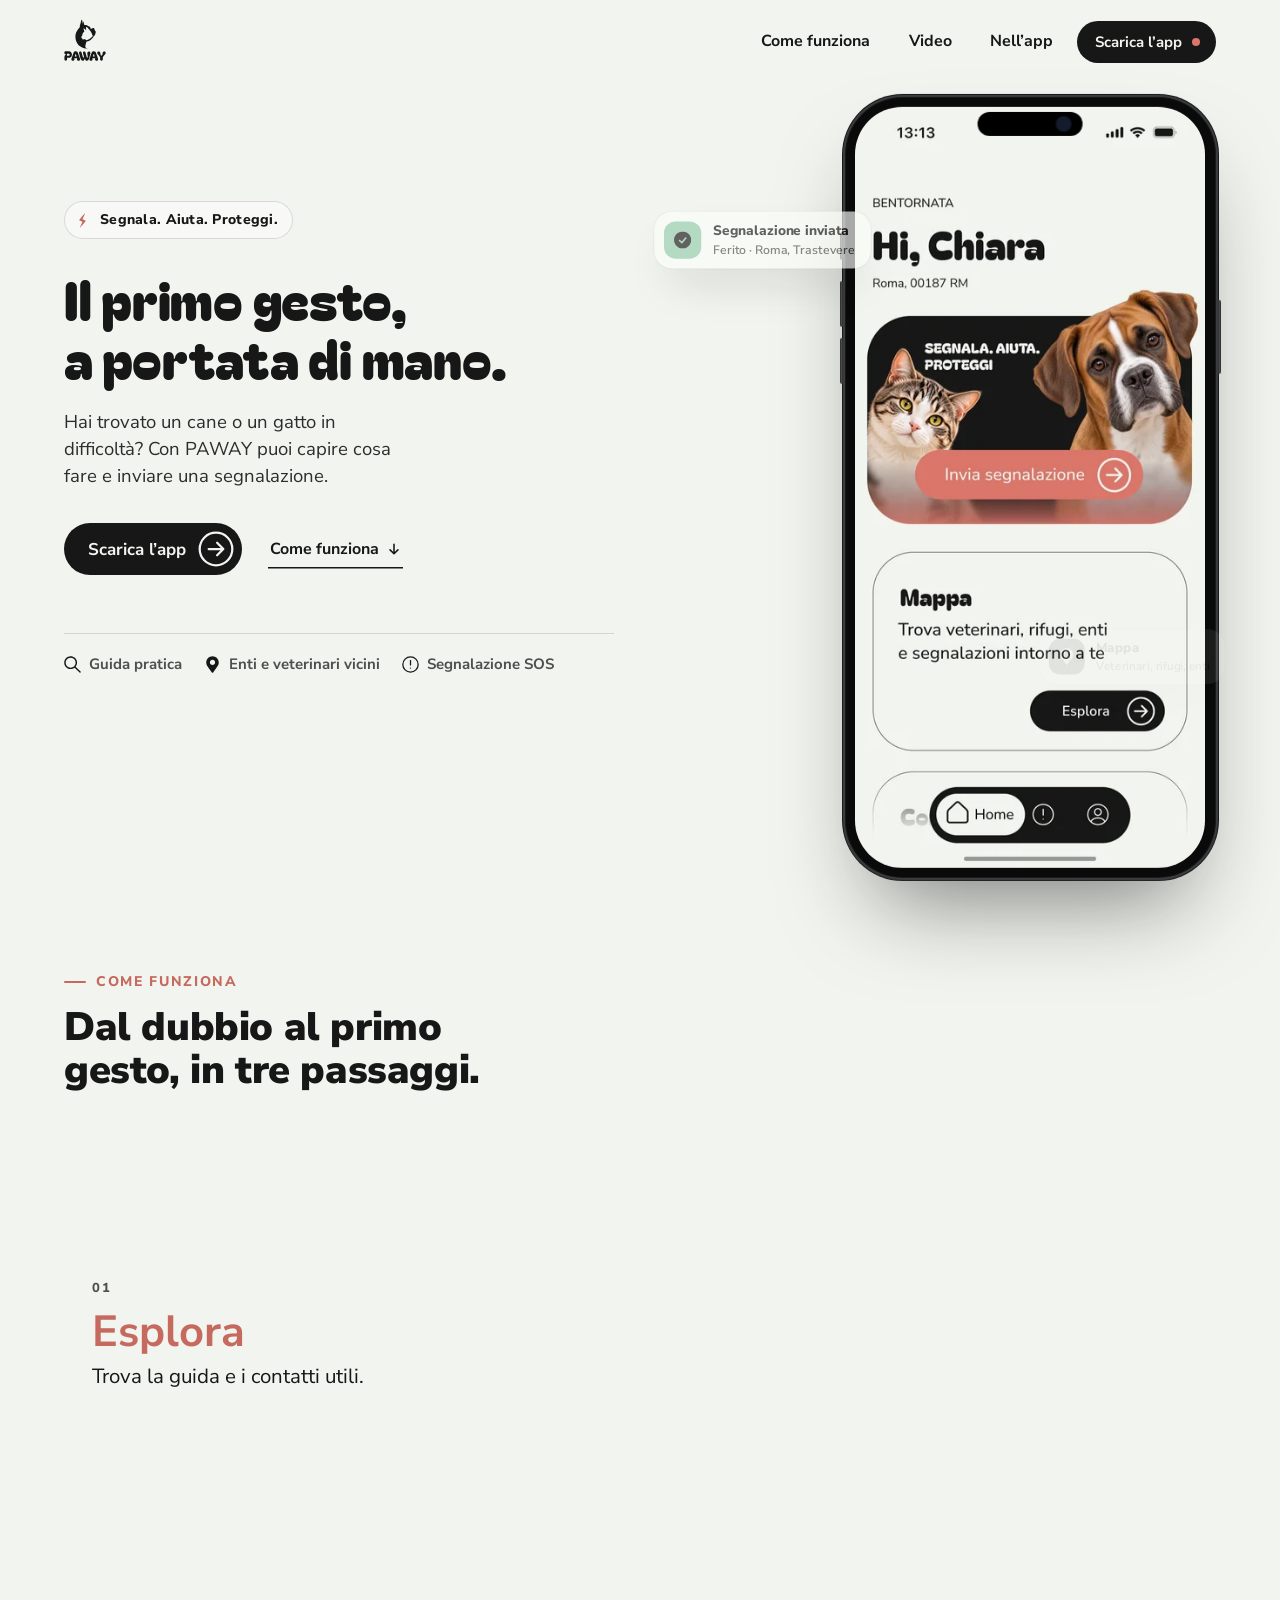
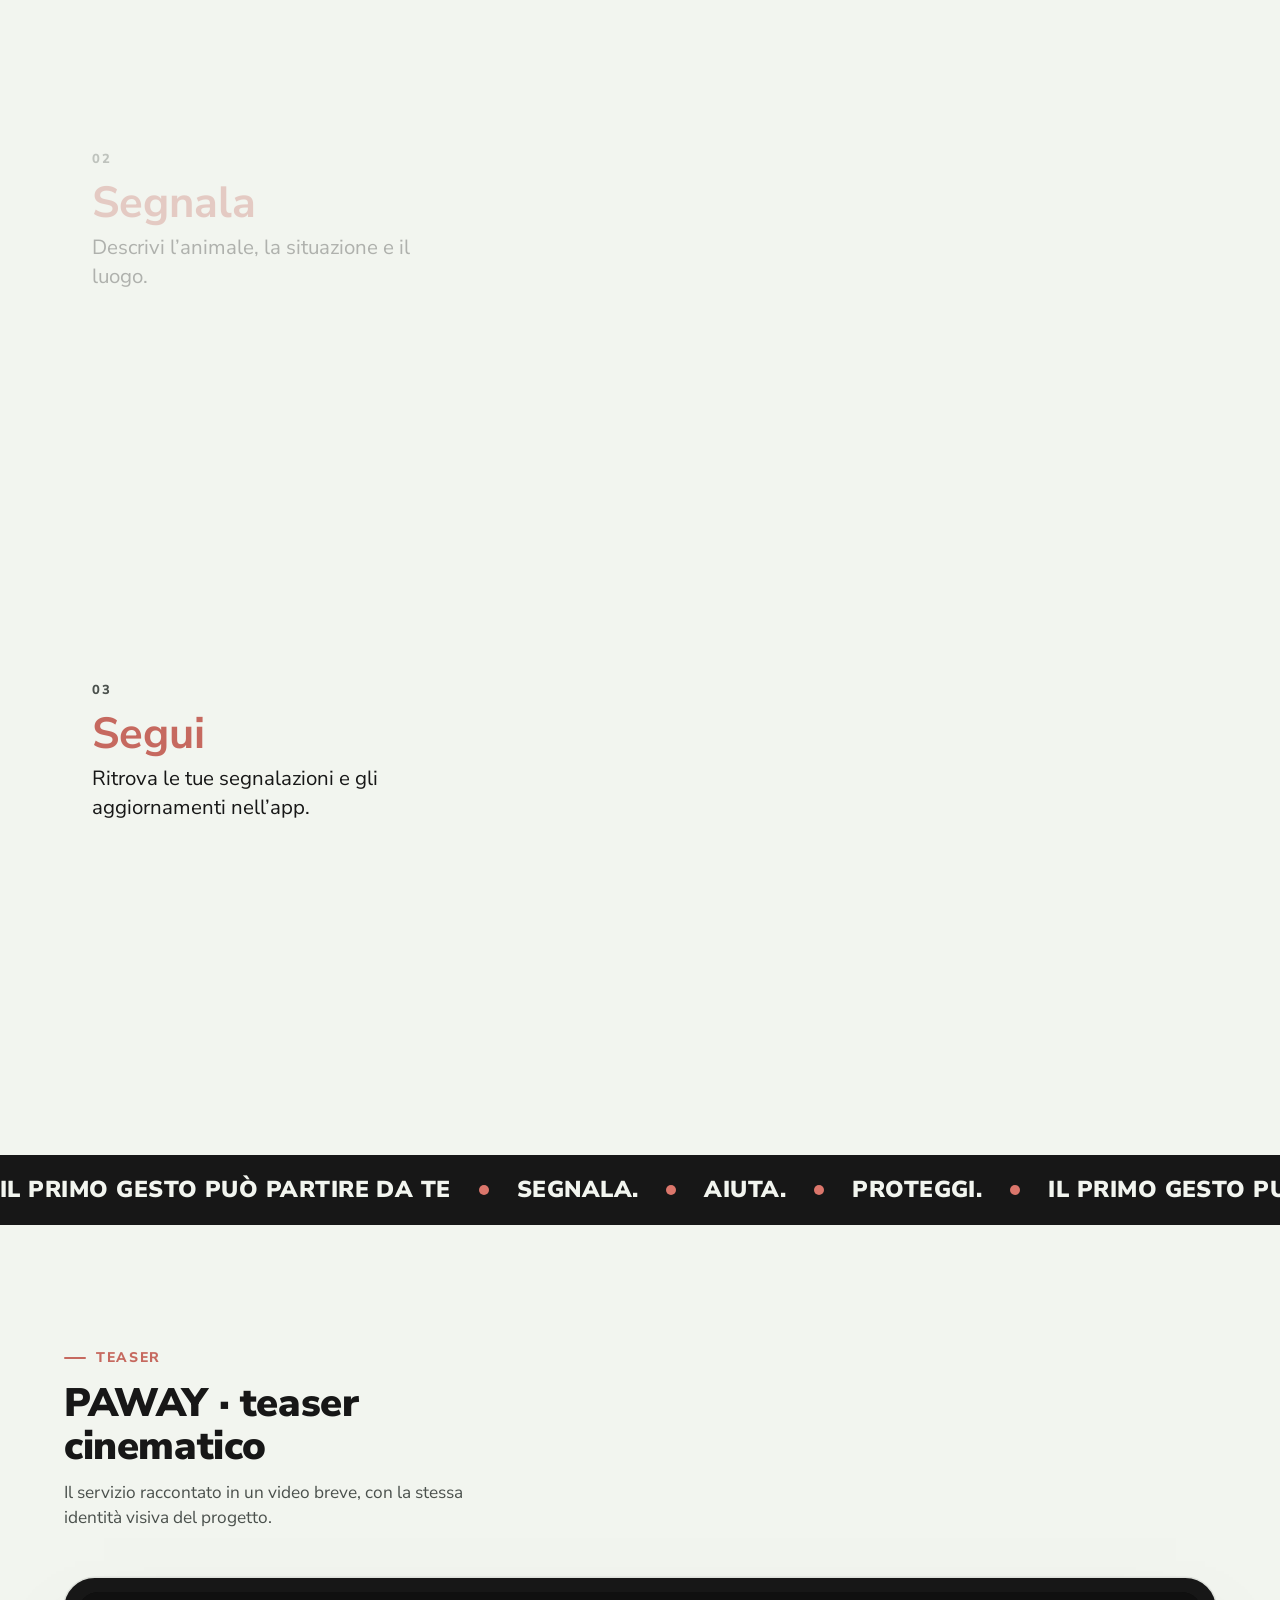
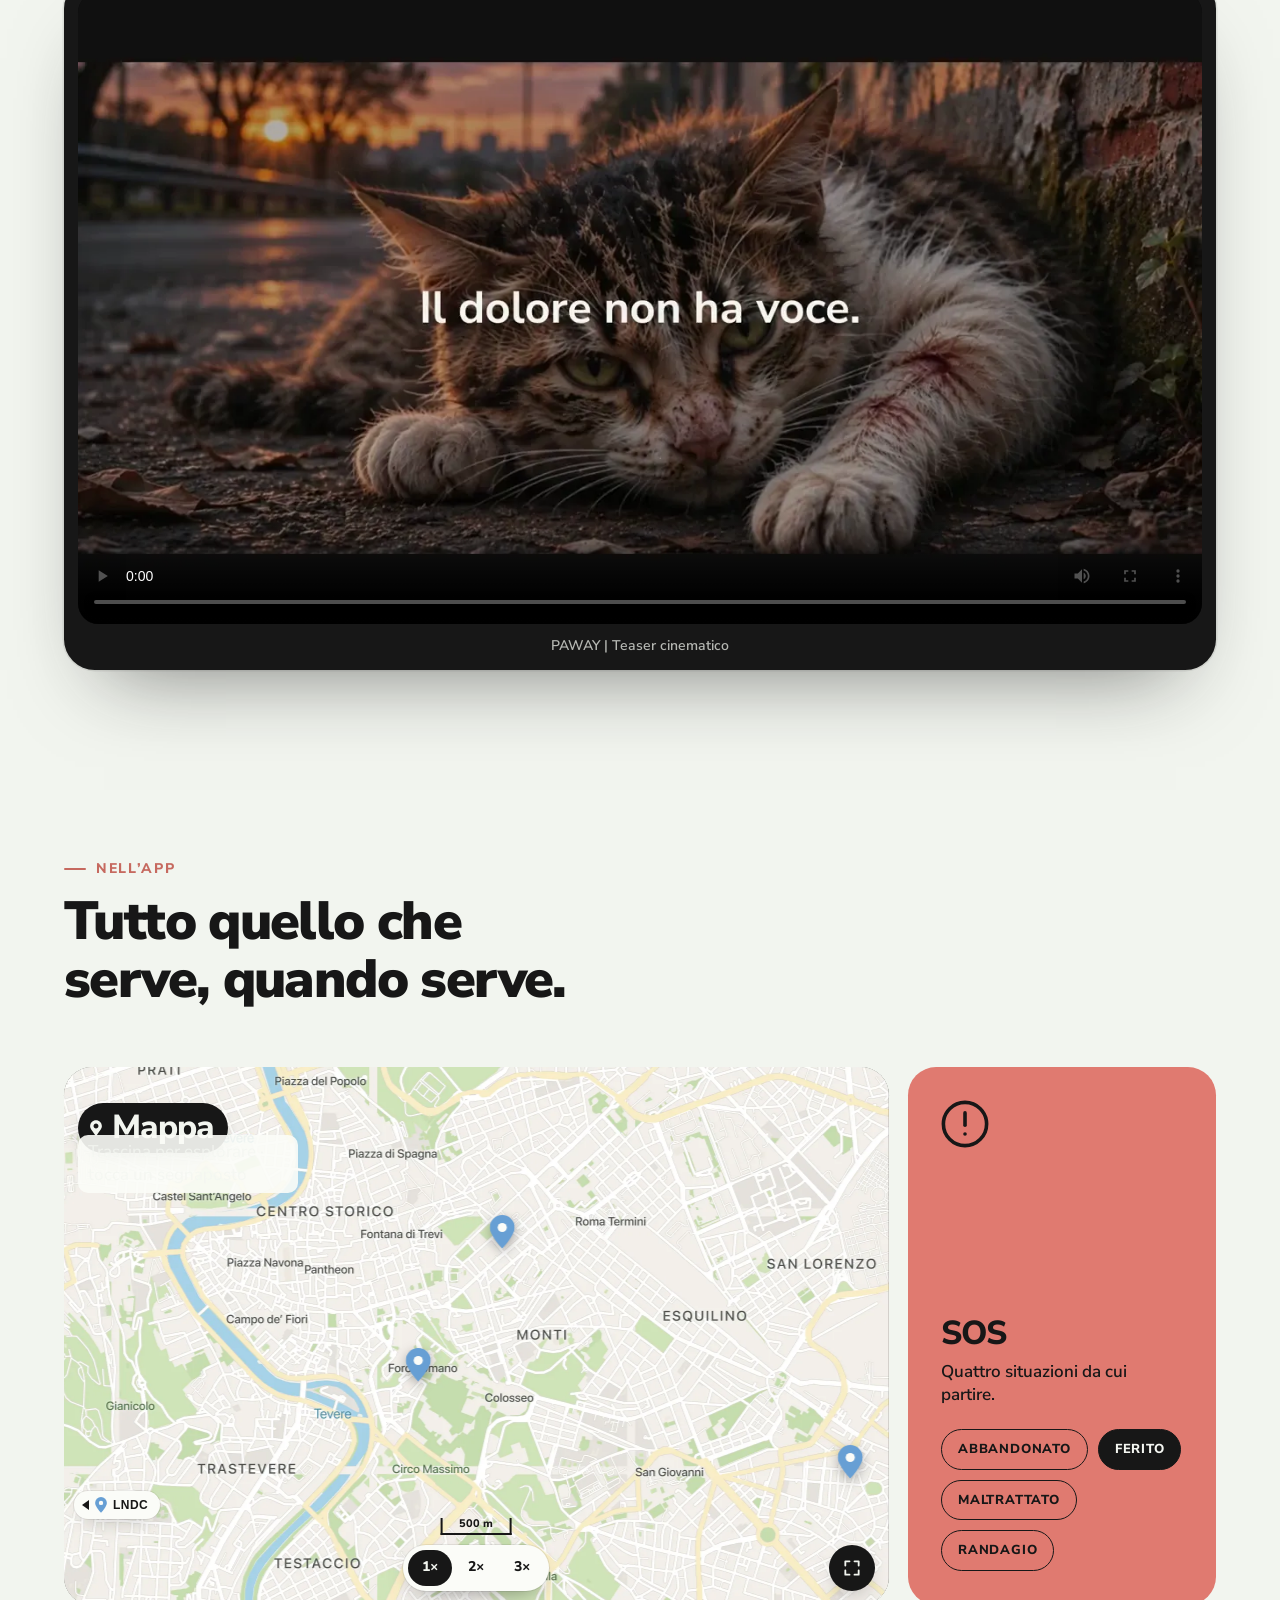
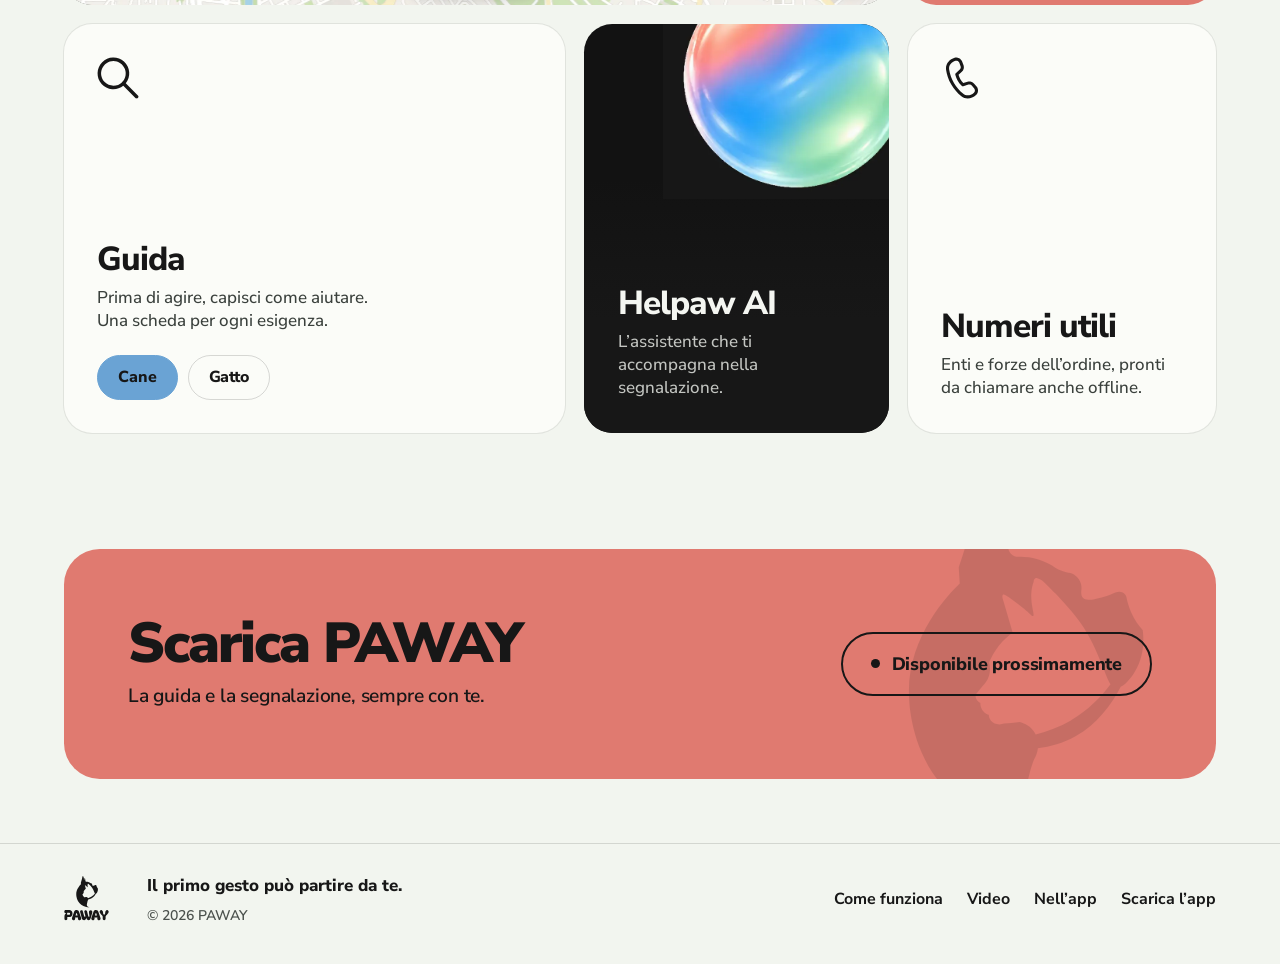
==== paway/index.html @ 7abb5f0e "Publish PAWAY at /paway without changing the studio homepage Serve the PAWAY landing from a subdirec" ====
<!DOCTYPE html>
<html lang="it">
<head>
  <meta charset="UTF-8" />
  <meta name="viewport" content="width=device-width, initial-scale=1.0" />
  <title>PAWAY — Il primo gesto, a portata di mano.</title>
  <meta name="description" content="Hai trovato un cane o un gatto in difficoltà? Con PAWAY puoi capire cosa fare e inviare una segnalazione." />
  <meta name="theme-color" content="#F2F5EF" />
  <link rel="icon" href="assets/favicon.svg" type="image/svg+xml" />
  <link rel="preload" href="assets/fonts/bagel-fat-one-latin-400.woff2" as="font" type="font/woff2" crossorigin />
  <link rel="preload" href="assets/fonts/nunito-sans-latin.woff2" as="font" type="font/woff2" crossorigin />
  <link rel="stylesheet" href="css/style.css?v=11" />
  <script>
    /* Decide prima del primo disegno se la pagina userà la scena con il telefono fisso e l’ingresso animato */
    (function () {
      var ok = window.matchMedia && window.matchMedia("(prefers-reduced-motion: no-preference)").matches;
      if (!ok) return;
      document.documentElement.classList.add("has-motion");
      if (window.matchMedia("(min-width: 900px) and (min-height: 620px)").matches) document.documentElement.classList.add("is-stage");
    })();
  </script>
</head>
<body>
  <a class="skip" href="#contenuto">Vai al contenuto</a>

  <header class="site-head" data-head>
    <div class="site-head__in">
      <a class="brand" href="#top" aria-label="PAWAY, torna all’inizio">
        <img src="assets/paway-logo.svg" alt="PAWAY" width="159" height="198" />
      </a>
      <nav class="nav" aria-label="Sezioni">
        <a href="#come-funziona">Come funziona</a>
        <a href="#presentazione">Video</a>
        <a href="#nell-app">Nell’app</a>
      </nav>
      <a class="btn btn--sm" href="#download">Scarica l’app <span class="btn__dot" aria-hidden="true"></span></a>
    </div>
  </header>

  <main id="contenuto">
    <div class="stage" data-stage>
      <section class="hero" id="top" aria-labelledby="hero-title">
        <p class="eyebrow" data-intro>
          <svg class="ico" aria-hidden="true"><use href="assets/icons.svg#i-bolt" /></svg>
          Segnala. Aiuta. Proteggi.
        </p>
        <h1 class="hero__title" id="hero-title" data-intro><span class="hero__line">Il primo gesto,</span> <span class="hero__line">a portata di&nbsp;mano.</span></h1>
        <p class="hero__text" data-intro>Hai trovato un cane o un gatto in difficoltà? Con PAWAY puoi capire cosa fare e inviare una segnalazione.</p>
        <div class="hero__actions" data-intro>
          <a class="btn" href="#download">
            Scarica l’app
            <svg class="btn__icon" viewBox="0 0 32 32" aria-hidden="true"><circle cx="16" cy="16" r="14.5" fill="none" stroke="currentColor" stroke-width="2" /><path d="M9.5 16h12M17 10.5l5.5 5.5-5.5 5.5" fill="none" stroke="currentColor" stroke-width="2" stroke-linecap="round" stroke-linejoin="round" /></svg>
          </a>
          <a class="link" href="#come-funziona">Come funziona
            <svg viewBox="0 0 16 16" aria-hidden="true"><path d="M8 2.5v11M3.5 9 8 13.5 12.5 9" fill="none" stroke="currentColor" stroke-width="1.8" stroke-linecap="round" stroke-linejoin="round" /></svg>
          </a>
        </div>
        <ul class="facts" data-intro>
          <li><svg class="ico" aria-hidden="true"><use href="assets/icons.svg#i-search" /></svg>Guida pratica</li>
          <li><svg class="ico" aria-hidden="true"><use href="assets/icons.svg#i-pin" /></svg>Enti e veterinari vicini</li>
          <li><svg class="ico" aria-hidden="true"><use href="assets/icons.svg#i-alert" /></svg>Segnalazione SOS</li>
        </ul>
      </section>

      <div class="device-col">
        <div class="chip chip--sent" data-chip aria-hidden="true">
          <span class="chip__ico chip__ico--ok"><svg><use href="assets/icons.svg#i-check" /></svg></span>
          <span><strong>Segnalazione inviata</strong><small>Ferito · Roma, Trastevere</small></span>
        </div>
        <div class="chip chip--map" data-chip aria-hidden="true">
          <span class="chip__ico"><svg><use href="assets/icons.svg#i-pin" /></svg></span>
          <span><strong>Mappa</strong><small>Veterinari, rifugi, enti</small></span>
        </div>

        <div class="device-sticky">
          <figure class="device" data-device>
            <span class="device__btn device__btn--action" aria-hidden="true"></span>
            <span class="device__btn device__btn--up" aria-hidden="true"></span>
            <span class="device__btn device__btn--down" aria-hidden="true"></span>
            <span class="device__btn device__btn--side" aria-hidden="true"></span>
            <img class="device__screen is-active" data-screen="0"
              src="assets/img/app-home.webp"
              srcset="assets/img/app-home-sm.webp 402w, assets/img/app-home.webp 804w"
              sizes="(min-width: 900px) 360px, 280px"
              width="804" height="1748" fetchpriority="high" decoding="async"
              alt="La home di PAWAY: il pulsante Invia segnalazione e la scheda Mappa con veterinari, rifugi ed enti vicini." />
            <img class="device__screen" data-screen="1"
              src="assets/img/app-guida.webp"
              srcset="assets/img/app-guida-sm.webp 402w, assets/img/app-guida.webp 804w"
              sizes="360px" width="804" height="1748" loading="lazy" decoding="async"
              alt="La guida di PAWAY: un manuale pratico, la ricerca e le schede per cane e gatto." />
            <img class="device__screen" data-screen="2"
              src="assets/img/app-segnala.webp"
              srcset="assets/img/app-segnala-sm.webp 402w, assets/img/app-segnala.webp 804w"
              sizes="360px" width="804" height="1748" loading="lazy" decoding="async"
              alt="La segnalazione SOS: scegli tra abbandonato, ferito, maltrattato e randagio." />
            <img class="device__screen" data-screen="3"
              src="assets/img/app-aggiornamenti.webp"
              srcset="assets/img/app-aggiornamenti-sm.webp 402w, assets/img/app-aggiornamenti.webp 804w"
              sizes="360px" width="804" height="1748" loading="lazy" decoding="async"
              alt="Gli aggiornamenti: età, salute e stato attuale degli animali segnalati." />
          </figure>
        </div>
      </div>

      <section class="how" id="come-funziona" aria-labelledby="how-title">
        <p class="kicker">Come funziona</p>
        <h2 class="how__title" id="how-title">Dal dubbio al primo gesto, in tre passaggi.</h2>
        <ol class="steps">
          <li class="step" data-step="1">
            <img class="step__thumb" src="assets/img/app-guida-sm.webp" width="402" height="874" loading="lazy" decoding="async" alt="" />
            <div class="step__body">
              <span class="step__num" aria-hidden="true">01</span>
              <h3 class="step__name">Esplora</h3>
              <p>Trova la guida e i contatti utili.</p>
            </div>
          </li>
          <li class="step" data-step="2">
            <img class="step__thumb" src="assets/img/app-segnala-sm.webp" width="402" height="874" loading="lazy" decoding="async" alt="" />
            <div class="step__body">
              <span class="step__num" aria-hidden="true">02</span>
              <h3 class="step__name">Segnala</h3>
              <p>Descrivi l’animale, la situazione e il luogo.</p>
            </div>
          </li>
          <li class="step" data-step="3">
            <img class="step__thumb" src="assets/img/app-aggiornamenti-sm.webp" width="402" height="874" loading="lazy" decoding="async" alt="" />
            <div class="step__body">
              <span class="step__num" aria-hidden="true">03</span>
              <h3 class="step__name">Segui</h3>
              <p>Ritrova le tue segnalazioni e gli aggiornamenti nell’app.</p>
            </div>
          </li>
        </ol>
      </section>
    </div>

    <div class="band" aria-hidden="true">
      <div class="band__track">
        <span>Il primo gesto può partire da te</span><i></i>
        <span>Segnala.</span><i></i><span>Aiuta.</span><i></i><span>Proteggi.</span><i></i>
        <span>Il primo gesto può partire da te</span><i></i>
        <span>Segnala.</span><i></i><span>Aiuta.</span><i></i><span>Proteggi.</span><i></i>
      </div>
    </div>

    <section class="film" id="presentazione" aria-labelledby="film-title">
      <div class="film__head">
        <p class="kicker">Teaser</p>
        <h2 id="film-title">PAWAY · teaser cinematico</h2>
        <p class="film__lead">Il servizio raccontato in un video breve, con la stessa identità visiva del progetto.</p>
      </div>
      <figure class="film__frame" data-reveal data-film>
        <video class="film__video" data-film-video controls playsinline preload="metadata" width="1920" height="1080"
          poster="assets/img/paway-teaser-poster.webp" aria-label="PAWAY · teaser cinematico">
          <source src="assets/video/paway-teaser-cinematico.mp4" type="video/mp4" />
        </video>
        <figcaption class="film__cap">PAWAY | Teaser cinematico</figcaption>
      </figure>
    </section>

    <section class="features" id="nell-app" aria-labelledby="features-title">
      <div class="features__head">
        <p class="kicker">Nell’app</p>
        <h2 id="features-title">Tutto quello che serve, quando serve.</h2>
      </div>
      <div class="bento">
        <article class="tile tile--ink tile--wide tile--map" data-reveal>
          <div class="map" data-map aria-label="Mappa interattiva di Roma con i punti PAWAY. Trascina per esplorare, scegli un segnaposto per i dettagli.">
            <div class="map__world" data-map-world>
              <img class="map__img" src="assets/img/app-mappa.webp" width="1662" height="2300" loading="lazy" decoding="async" draggable="false"
                alt="La mappa di PAWAY: Roma dal centro storico a San Giovanni." />
              <svg class="map__route" data-map-route viewBox="0 0 830.8 1150" preserveAspectRatio="none" aria-hidden="true"><path d="" /></svg>
              <span class="map__you" data-map-you aria-hidden="true"></span>
              <button class="map__pin" type="button" data-map-pin="enpa" aria-label="ENPA Roma, Associazione · Cani e gatti"><svg viewBox="0 0 25 34" aria-hidden="true"><path d="M12.5 33.5C12.5 33.5 25 20.4 25 12.5A12.5 12.5 0 0 0 0 12.5C0 20.4 12.5 33.5 12.5 33.5Z"/><circle class="map__pin-dot" cx="12.5" cy="12.5" r="4.6"/></svg></button>
              <button class="map__pin" type="button" data-map-pin="vigili" aria-label="Vigili del Fuoco, Comando · Roma"><svg viewBox="0 0 25 34" aria-hidden="true"><path d="M12.5 33.5C12.5 33.5 25 20.4 25 12.5A12.5 12.5 0 0 0 0 12.5C0 20.4 12.5 33.5 12.5 33.5Z"/><circle class="map__pin-dot" cx="12.5" cy="12.5" r="4.6"/></svg></button>
              <button class="map__pin" type="button" data-map-pin="polizia" aria-label="Polizia Locale, Comando generale · Roma"><svg viewBox="0 0 25 34" aria-hidden="true"><path d="M12.5 33.5C12.5 33.5 25 20.4 25 12.5A12.5 12.5 0 0 0 0 12.5C0 20.4 12.5 33.5 12.5 33.5Z"/><circle class="map__pin-dot" cx="12.5" cy="12.5" r="4.6"/></svg></button>
            </div>

            <button class="map__edge" type="button" data-map-pin="lndc" aria-label="LNDC · Ostia, fuori dalla mappa, a sud-ovest">
              <svg viewBox="0 0 25 34" aria-hidden="true"><path d="M12.5 33.5C12.5 33.5 25 20.4 25 12.5A12.5 12.5 0 0 0 0 12.5C0 20.4 12.5 33.5 12.5 33.5Z"/><circle class="map__pin-dot" cx="12.5" cy="12.5" r="4.6"/></svg>
              <span>LNDC</span>
            </button>

            <h3 class="map__title"><svg class="ico" aria-hidden="true"><use href="assets/icons.svg#i-pin" /></svg>Mappa</h3>
            <p class="map__hint" data-map-hint>Trascina per esplorare · tocca un segnaposto</p>

            <div class="map__scale" data-map-scale aria-hidden="true"><span>500 m</span></div>
            <div class="map__zoom" role="group" aria-label="Zoom">
              <button type="button" data-map-zoom="1" aria-pressed="true">1×</button>
              <button type="button" data-map-zoom="2" aria-pressed="false">2×</button>
              <button type="button" data-map-zoom="3" aria-pressed="false">3×</button>
            </div>
            <button class="map__expand" type="button" data-map-expand aria-label="Apri la mappa a schermo intero" aria-pressed="false">
              <svg viewBox="0 0 24 24" aria-hidden="true"><path d="M4 9V4h5M20 9V4h-5M4 15v5h5M20 15v5h-5" fill="none" stroke="currentColor" stroke-width="2.2" stroke-linecap="round" stroke-linejoin="round"/></svg>
            </button>

            <div class="map__sheet" data-map-sheet hidden>
              <button class="map__sheet-close" type="button" data-map-close aria-label="Chiudi la scheda"></button>
              <div class="map__card" role="dialog" aria-modal="false" aria-labelledby="map-card-title">
                <h4 class="map__card-title" id="map-card-title" data-card="name"></h4>
                <p class="map__card-kind" data-card="kind"></p>
                <p class="map__card-addr" data-card="address"></p>
                <div class="map__card-foot">
                  <p class="map__card-zone"><span data-card="zone"></span><small>Zona di Roma</small></p>
                  <button class="map__card-btn" type="button" data-map-directions>Indicazioni
                    <svg viewBox="0 0 32 32" aria-hidden="true"><circle cx="16" cy="16" r="14.5" fill="none" stroke="currentColor" stroke-width="2"/><path d="M9.5 16h12M17 10.5l5.5 5.5-5.5 5.5" fill="none" stroke="currentColor" stroke-width="2" stroke-linecap="round" stroke-linejoin="round"/></svg>
                  </button>
                </div>
                <div class="map__dir" data-map-dir hidden>
                  <p class="map__dir-row"><i class="map__dir-dot map__dir-dot--you"></i>Tua posizione<strong data-card="time"></strong></p>
                  <p class="map__dir-row"><i class="map__dir-dot"></i><span data-card="short"></span><small data-card="distance"></small></p>
                  <p class="map__dir-note">Punti sulla mappa · traffico non incluso</p>
                  <a class="map__dir-go" data-map-navigate href="#" target="_blank" rel="noopener">Naviga</a>
                </div>
              </div>
            </div>
          </div>
        </article>
        <article class="tile tile--coral" data-reveal>
          <svg class="tile__ico" aria-hidden="true"><use href="assets/icons.svg#i-alert" /></svg>
          <h3>SOS</h3>
          <p>Quattro situazioni da cui partire.</p>
          <ul class="pills">
            <li>Abbandonato</li><li class="is-on">Ferito</li><li>Maltrattato</li><li>Randagio</li>
          </ul>
        </article>
        <article class="tile" data-reveal>
          <svg class="tile__ico" aria-hidden="true"><use href="assets/icons.svg#i-search" /></svg>
          <h3>Guida</h3>
          <p>Prima di agire, capisci come aiutare. Una scheda per ogni esigenza.</p>
          <div class="toggle" aria-hidden="true"><span class="is-on">Cane</span><span>Gatto</span></div>
        </article>
        <article class="tile tile--ink tile--orb" data-reveal>
          <video class="tile__orb" data-orb muted loop playsinline preload="metadata" poster="assets/img/helpaw-orb.webp" width="720" height="640" aria-hidden="true" tabindex="-1">
            <source src="assets/img/helpaw-orb.mp4" type="video/mp4" />
          </video>
          <h3>Helpaw AI</h3>
          <p>L’assistente che ti accompagna nella segnalazione.</p>
        </article>
        <article class="tile" data-reveal>
          <svg class="tile__ico" aria-hidden="true"><use href="assets/icons.svg#i-phone" /></svg>
          <h3>Numeri utili</h3>
          <p>Enti e forze dell’ordine, pronti da chiamare anche offline.</p>
        </article>
      </div>
    </section>

    <section class="download" id="download" aria-labelledby="download-title" tabindex="-1">
      <div class="download__card" data-reveal>
        <svg class="download__mark" viewBox="41 13 80 113" aria-hidden="true" focusable="false"><use href="assets/paway-logo.svg#mark" /></svg>
        <div class="download__copy">
          <h2 class="download__title" id="download-title">Scarica PAWAY</h2>
          <p class="download__text">La guida e la segnalazione, sempre con te.</p>
        </div>
        <div class="stores" data-stores>
          <p class="stores__soon">Disponibile prossimamente</p>
        </div>
      </div>
    </section>
  </main>

  <footer class="footer">
    <div class="footer__in">
      <a class="brand brand--foot" href="#top" aria-label="PAWAY, torna all’inizio">
        <img src="assets/paway-logo.svg" alt="PAWAY" width="159" height="198" />
      </a>
      <p class="footer__tag">Il primo gesto può partire da te.</p>
      <nav class="footer__nav" aria-label="Sezioni, piè di pagina">
        <a href="#come-funziona">Come funziona</a>
        <a href="#presentazione">Video</a>
        <a href="#nell-app">Nell’app</a>
        <a href="#download">Scarica l’app</a>
      </nav>
      <p class="footer__copy">© <span data-year>2026</span> PAWAY</p>
    </div>
  </footer>

  <script src="vendor/gsap.min.js"></script>
  <script src="vendor/ScrollTrigger.min.js"></script>
  <script src="vendor/lenis.min.js"></script>
  <script src="js/config.js?v=10"></script>
  <script src="js/main.js?v=10"></script>
</body>
</html>
---- paway/css/style.css ----
/* PAWAY — fondo #F2F5EF · inchiostro #171717 · corallo #DB766B · blu #679FD4 · verde #94CCAD
   Bagel Fat One solo per il titolo d’apertura, Nunito Sans per tutto il resto */

@font-face {
  font-family: "Bagel Fat One";
  src: url("../assets/fonts/bagel-fat-one-latin-400.woff2") format("woff2");
  font-weight: 400;
  font-style: normal;
  font-display: swap;
}
@font-face {
  font-family: "Nunito Sans";
  src: url("../assets/fonts/nunito-sans-latin.woff2") format("woff2");
  font-weight: 300 900;
  font-style: normal;
  font-display: swap;
}

:root {
  --bg: #f2f5ef;
  --ink: #171717;
  --coral: #db766b;
  --coral-text: #c6695f;   /* 3.4:1 sul fondo, per il testo grande */
  --coral-deep: #c6695f;
  --blue: #679fd4;
  --green: #94ccad;
  --muted: #4b514d;
  --line: rgba(23, 23, 23, 0.14);
  --card: #fbfcf8;
  --display: "Bagel Fat One", "Nunito Sans", system-ui, sans-serif;
  --text: "Nunito Sans", system-ui, -apple-system, "Segoe UI", sans-serif;
  --max: 1240px;
  --gutter: clamp(20px, 5vw, 88px);
  --head-h: clamp(68px, 7vw, 84px);
  --radius-pill: 100px;
  --ease: cubic-bezier(0.22, 1, 0.36, 1);

  /* telefono: la schermata è 402 × 874; cornice, raggio e Dynamic Island in proporzione a un iPhone 16 */
  --bezel: calc(var(--dev-w) * 0.03);
  --dev-w: min(360px, calc((100svh - var(--head-h) - 56px) / 2.174));
  --dev-h: calc(var(--dev-w) * 2.174 + var(--bezel) * 2);
  --dev-top: 12px;
}

*, *::before, *::after { box-sizing: border-box; }
@media (prefers-reduced-motion: no-preference) {
  html { scroll-behavior: smooth; }
}
/* Con Lenis attivo lo scorrimento morbido lo fa lui */
html.lenis, html.lenis body { height: auto; }
html.lenis { scroll-behavior: auto; }
.lenis.lenis-smooth { scroll-behavior: auto !important; }
.lenis.lenis-stopped { overflow: clip; }
html { scroll-padding-top: calc(var(--head-h) + 8px); }
body {
  margin: 0;
  background: var(--bg);
  color: var(--ink);
  font-family: var(--text);
  font-size: 18px;
  font-weight: 400;
  line-height: 1.45;
  -webkit-font-smoothing: antialiased;
}
main { overflow-x: clip; }
img { display: block; max-width: 100%; height: auto; }
h1, h2, h3, p, figure, ul, ol { margin: 0; }
ul, ol { padding: 0; list-style: none; }
a { color: inherit; }
:focus-visible { outline: 3px solid var(--ink); outline-offset: 4px; border-radius: 6px; }
::selection { background: var(--coral); color: var(--ink); }
.ico { width: 1em; height: 1em; flex: none; }

.skip {
  position: absolute; left: var(--gutter); top: -60px; z-index: 50;
  padding: 10px 16px;
  border-radius: var(--radius-pill);
  background: var(--ink); color: var(--bg);
  font-weight: 800; text-decoration: none;
}
.skip:focus { top: 12px; }

.site-head__in,
.stage,
.features,
.download,
.footer__in {
  width: 100%;
  max-width: calc(var(--max) + var(--gutter) * 2);
  margin-inline: auto;
  padding-inline: var(--gutter);
}

/* ── Intestazione: fissa, diventa vetro quando si scorre ── */
.site-head {
  position: sticky;
  top: 0;
  z-index: 20;
  height: var(--head-h);
  transition: background-color 0.3s ease, box-shadow 0.3s ease, backdrop-filter 0.3s ease;
}
.site-head.is-scrolled {
  background: rgba(242, 245, 239, 0.78);
  backdrop-filter: blur(14px) saturate(140%);
  -webkit-backdrop-filter: blur(14px) saturate(140%);
  box-shadow: 0 1px 0 var(--line);
}
.site-head__in {
  display: flex;
  align-items: center;
  justify-content: space-between;
  gap: 24px;
  height: 100%;
}
.brand { display: block; border-radius: 8px; }
.brand img { width: auto; height: clamp(42px, 4.2vw, 52px); }
.nav { display: flex; gap: clamp(20px, 3vw, 40px); margin-left: auto; }
.nav a,
.footer__nav a {
  font-weight: 700;
  font-size: 16px;
  text-decoration: none;
  padding: 8px 0;
  background: linear-gradient(var(--coral), var(--coral)) left bottom / 0 2px no-repeat;
  transition: background-size 0.35s var(--ease);
}
.nav a:hover, .nav a:focus-visible,
.footer__nav a:hover, .footer__nav a:focus-visible { background-size: 100% 2px; }

.kicker {
  display: inline-flex;
  align-items: center;
  gap: 10px;
  font-size: 14px;
  font-weight: 800;
  letter-spacing: 0.12em;
  text-transform: uppercase;
  color: var(--coral-text);
}
.kicker::before { content: ""; width: 22px; height: 2px; background: currentColor; border-radius: 2px; }

/* ── Pulsante: la pill scura dell’app con la freccia in cerchio ── */
.btn {
  position: relative;
  display: inline-flex;
  align-items: center;
  gap: 12px;
  min-height: 52px;
  padding: 7px 8px 7px 24px;
  border-radius: var(--radius-pill);
  background: var(--ink);
  color: var(--bg);
  font-weight: 700;
  font-size: 17px;
  line-height: 1;
  text-decoration: none;
  overflow: hidden;
  isolation: isolate;
  transition: transform 0.35s var(--ease), box-shadow 0.35s var(--ease);
}
.btn::before {
  content: "";
  position: absolute; inset: 0; z-index: -1;
  background: var(--coral-deep);
  transform: translateY(101%);
  transition: transform 0.45s var(--ease);
}
.btn:hover::before, .btn:focus-visible::before { transform: translateY(0); }
.btn:hover { transform: translateY(-1px); box-shadow: 0 14px 30px -14px rgba(23, 23, 23, 0.5); }
.btn__icon { width: 36px; height: 36px; flex: none; transition: transform 0.4s var(--ease); }
.btn:hover .btn__icon { transform: translateX(3px) rotate(-45deg); }
.btn--sm { min-height: 42px; padding: 6px 16px 6px 18px; font-size: 15px; gap: 10px; }
.btn__dot { width: 8px; height: 8px; border-radius: 50%; background: var(--coral); transition: background-color 0.3s; }
.btn:hover .btn__dot { background: var(--bg); }

.link {
  display: inline-flex;
  align-items: center;
  gap: 8px;
  font-weight: 700;
  font-size: 16px;
  text-decoration: none;
  padding: 8px 2px;
  background: linear-gradient(var(--ink), var(--ink)) left bottom / 100% 1.5px no-repeat;
}
.link svg { width: 14px; height: 14px; transition: transform 0.35s var(--ease); }
.link:hover svg { transform: translateY(3px); }

/* ── Scena: apertura e «Come funziona» condividono il telefono ── */
.stage {
  display: grid;
  grid-template-columns: minmax(0, 1fr) minmax(0, 1fr);
  grid-template-areas:
    "hero device"
    "how  how";
  column-gap: clamp(24px, 4vw, 72px);
}

.hero {
  grid-area: hero;
  position: relative;
  z-index: 2;
  align-self: start;
  padding-top: clamp(28px, 13svh, 140px);
}
.eyebrow {
  display: inline-flex;
  align-items: center;
  gap: 10px;
  padding: 8px 14px 8px 10px;
  border: 1.5px solid var(--line);
  border-radius: var(--radius-pill);
  background: rgba(255, 255, 255, 0.45);
  font-size: 14px;
  font-weight: 800;
  letter-spacing: 0.02em;
}
.eyebrow .ico { color: var(--coral-text); font-size: 15px; }
.hero__title {
  margin-top: clamp(18px, 2.4vw, 30px);
  font-family: var(--display);
  font-weight: 400;
  font-size: clamp(38px, 4.15vw, 66px);
  line-height: 1.1;
  letter-spacing: -0.005em;
}
.hero__line { display: block; width: fit-content; white-space: nowrap; }
.hero__text {
  margin-top: clamp(16px, 1.8vw, 26px);
  max-width: 31ch;
  font-size: clamp(18px, 1.45vw, 22px);
  line-height: 1.45;
  color: #2a2f2c;
}
.hero__actions {
  display: flex;
  flex-wrap: wrap;
  align-items: center;
  gap: 14px 26px;
  margin-top: clamp(24px, 2.6vw, 36px);
}
.facts {
  display: flex;
  flex-wrap: wrap;
  gap: 10px 22px;
  margin-top: clamp(32px, 4.5vw, 64px);
  padding-top: 20px;
  border-top: 1.5px solid var(--line);
  font-size: 15px;
  font-weight: 700;
  color: var(--muted);
}
.facts li { display: inline-flex; align-items: center; gap: 8px; }
.facts .ico { font-size: 17px; color: var(--ink); }

.device-col {
  grid-area: device;
  position: relative;
  padding-top: var(--dev-top);
  padding-bottom: clamp(48px, 8svh, 96px);
}
.device-sticky {
  position: relative;
  z-index: 1;
  display: flex;
  justify-content: flex-end;
  perspective: 1400px;
}
/* iPhone 16: scocca nera, bordo in alluminio, Dynamic Island, tasto Azione, volume e tasto laterale */
.device {
  position: relative;
  width: calc(var(--dev-w) + var(--bezel) * 2);
  padding: var(--bezel);
  border-radius: calc(var(--dev-w) * 0.165);
  background: #0a0a0b;
  box-shadow:
    0 0 0 2px #3b3b3e,
    0 0 0 3px #1a1a1c,
    inset 0 0 0 1px rgba(255, 255, 255, 0.06),
    0 50px 90px -30px rgba(23, 23, 23, 0.55);
  transform-style: preserve-3d;
  will-change: transform;
}
.device::before {
  content: "";
  position: absolute;
  z-index: 3;
  top: calc(var(--bezel) + var(--dev-w) * 0.012);
  left: 50%;
  width: calc(var(--dev-w) * 0.3);
  height: calc(var(--dev-w) * 0.07);
  transform: translateX(-50%);
  border-radius: 999px;
  background: radial-gradient(circle at 82% 50%, #141b2c 0 8%, #000 10%);
}
.device__btn {
  position: absolute;
  width: 3px;
  background: linear-gradient(90deg, #2a2a2d, #4a4a4e 50%, #2a2a2d);
  border-radius: 2px 0 0 2px;
  left: -5px;
}
.device__btn--action { top: 17.5%; height: 3.4%; }
.device__btn--up { top: 23.5%; height: 6%; }
.device__btn--down { top: 30.8%; height: 6%; }
.device__btn--side { top: 26%; height: 9.5%; left: auto; right: -5px; border-radius: 0 2px 2px 0; }
.device__screen {
  width: 100%;
  border-radius: calc(var(--dev-w) * 0.165 - var(--bezel));
  background: var(--bg);
}
.device__screen:not([data-screen="0"]) { display: none; }

/* Due elementi dell’interfaccia, fuori dallo schermo, danno la scala del telefono */
.chip {
  position: absolute;
  z-index: 2;
  display: none;
  align-items: center;
  gap: 12px;
  padding: 10px 16px 10px 10px;
  border-radius: 18px;
  background: var(--card);
  box-shadow: 0 24px 50px -18px rgba(23, 23, 23, 0.35), 0 0 0 1px rgba(23, 23, 23, 0.06);
  font-size: 14px;
  line-height: 1.2;
  white-space: nowrap;
}
.chip strong { display: block; font-weight: 800; }
.chip small { display: block; margin-top: 2px; font-size: 12.5px; color: var(--muted); font-weight: 600; }
.chip__ico {
  display: grid; place-items: center;
  width: 38px; height: 38px;
  border-radius: 12px;
  background: var(--ink); color: var(--bg);
}
.chip__ico svg { width: 18px; height: 18px; }
.chip__ico--ok { background: var(--green); color: var(--ink); }
.chip--sent { top: calc(var(--dev-top) + var(--dev-h) * 0.14); right: calc(var(--dev-w) + var(--bezel) * 2 - 28px); }
.chip--map { top: calc(var(--dev-top) + var(--dev-h) * 0.66); right: -14px; }
@media (min-width: 900px) { .chip { display: inline-flex; } }

/* ── Come funziona ── */
.how {
  grid-area: how;
  padding-block: clamp(72px, 10vw, 140px) 0;
}
.how__title,
.features__head h2 {
  margin-top: 14px;
  max-width: 18ch;
  font-weight: 900;
  font-size: clamp(30px, 3.1vw, 44px);
  line-height: 1.08;
  letter-spacing: -0.01em;
}
.steps {
  margin-top: clamp(28px, 3.4vw, 48px);
  display: grid;
  gap: clamp(28px, 3vw, 44px);
}
.step {
  display: grid;
  grid-template-columns: clamp(112px, 13vw, 168px) minmax(0, 1fr);
  align-items: center;
  gap: clamp(20px, 3vw, 44px);
}
.step__thumb {
  width: 100%;
  border: 6px solid #0a0a0b;
  border-radius: 22px;
  background: #0a0a0b;
  box-shadow: 0 0 0 1.5px #3b3b3e;
}
.step__num {
  display: block;
  margin-bottom: 10px;
  font-size: 13px;
  font-weight: 800;
  letter-spacing: 0.12em;
  color: var(--muted);
}
.step__name {
  font-weight: 700;
  font-size: clamp(28px, 2.6vw, 38px);
  line-height: 1.1;
  color: var(--coral-text);
}
.step p {
  margin-top: 6px;
  max-width: 30ch;
  font-size: clamp(18px, 1.4vw, 21px);
}

/* Statico su schermi larghi: tre colonne, ognuna con la sua schermata */
@media (min-width: 761px) {
  .steps { grid-template-columns: repeat(3, minmax(0, 1fr)); gap: clamp(24px, 4vw, 64px); }
  .step { grid-template-columns: minmax(0, 1fr); align-items: start; align-content: start; gap: 24px; }
  .step__thumb { width: min(100%, 220px); border-width: 7px; border-radius: 34px; }
}

/* ── Scena attiva (desktop, movimento consentito, JavaScript) ── */
.is-stage .stage {
  grid-template-areas:
    "hero device"
    "how  device";
}
.is-stage .hero { min-height: calc(100svh - var(--head-h)); }
.is-stage .device-col { padding-bottom: 0; }
.is-stage .device-sticky {
  position: sticky;
  top: max(calc(var(--head-h) + 8px), calc((100svh - var(--dev-h)) / 2));
}
.is-stage .device__screen:not([data-screen="0"]) {
  display: block;
  position: absolute;
  inset: var(--bezel);
  width: calc(100% - var(--bezel) * 2);
}
.is-stage .device__screen { opacity: 0; transition: opacity 0.4s ease; }
.is-stage .device__screen.is-active { opacity: 1; }
.is-stage .how { padding-top: 0; }
.is-stage .how .kicker { margin-top: clamp(24px, 8svh, 96px); }
.is-stage .steps { display: block; margin-top: 0; }
.is-stage .step {
  display: flex;
  align-items: center;
  min-height: 54svh;
}
.is-stage .step:last-child { min-height: 64svh; }
.is-stage .step__thumb { display: none; }
.is-stage .step__body {
  position: relative;
  padding-left: 28px;
  opacity: 0.3;
  transform: translateX(0);
  transition: opacity 0.4s ease;
}
.is-stage .step__body::before {
  content: "";
  position: absolute; left: 0; top: 6px; bottom: 6px;
  width: 3px; border-radius: 3px;
  background: var(--coral);
  transform: scaleY(0);
  transform-origin: top;
  transition: transform 0.5s var(--ease);
}
.is-stage .step.is-active .step__body { opacity: 1; }
.is-stage .step.is-active .step__body::before { transform: scaleY(1); }
.is-stage .step__name { font-size: clamp(34px, 3.4vw, 52px); }
.is-stage .step p { font-size: clamp(19px, 1.6vw, 23px); }

/* Ingresso: con movimento consentito gli elementi dell’apertura partono invisibili e GSAP li porta dentro */
.has-motion [data-intro],
.has-motion .device,
.has-motion .chip { opacity: 0; }
.has-motion.is-ready [data-intro],
.has-motion.is-ready .device,
.has-motion.is-ready .chip { opacity: 1; }

/* ── Nastro ── */
.band {
  margin-top: clamp(72px, 9vw, 128px);
  padding-block: 18px;
  background: var(--ink);
  color: var(--bg);
  overflow: hidden;
}
.band__track {
  display: flex;
  align-items: center;
  gap: 28px;
  width: max-content;
  font-weight: 900;
  font-size: clamp(18px, 1.8vw, 24px);
  letter-spacing: 0.02em;
  text-transform: uppercase;
  white-space: nowrap;
}
.band__track i { width: 10px; height: 10px; border-radius: 50%; background: var(--coral); flex: none; }
.has-motion .band__track { animation: band 34s linear infinite; }
@keyframes band { to { transform: translateX(-50%); } }

/* ── Video di presentazione ── */
.film {
  padding-block: clamp(72px, 9vw, 120px) clamp(24px, 4vw, 40px);
}
.film__head {
  width: 100%;
  max-width: calc(var(--max) + var(--gutter) * 2);
  margin-inline: auto;
  padding-inline: var(--gutter);
}
.film__head h2 {
  margin-top: 14px;
  max-width: 16ch;
  font-weight: 900;
  font-size: clamp(30px, 3.1vw, 44px);
  line-height: 1.08;
  letter-spacing: -0.01em;
}
.film__lead {
  margin-top: 12px;
  max-width: 42ch;
  font-size: clamp(17px, 1.35vw, 20px);
  color: var(--muted);
}
.film__frame {
  margin: clamp(28px, 4vw, 48px) auto 0;
  width: min(calc(100% - var(--gutter) * 2), var(--max));
  padding: clamp(10px, 1.2vw, 14px);
  border-radius: clamp(22px, 2.4vw, 32px);
  background: var(--ink);
  box-shadow: 0 40px 80px -40px rgba(23, 23, 23, 0.55), 0 0 0 1.5px rgba(23, 23, 23, 0.08);
}
.film__video {
  display: block;
  width: 100%;
  height: auto;
  border-radius: clamp(14px, 1.6vw, 22px);
  background: #0a0a0b;
  vertical-align: middle;
}
.film__cap {
  margin-top: 12px;
  padding-inline: clamp(8px, 1vw, 12px);
  font-size: 14px;
  font-weight: 600;
  color: rgba(242, 245, 239, 0.72);
  text-align: center;
}

/* ── Nell’app: bento ── */
.features { padding-block: clamp(88px, 11vw, 160px) 0; }
.features__head h2 {
  max-width: 16ch;
  font-size: clamp(36px, 4.2vw, 64px);
  letter-spacing: -0.03em;
}
.bento {
  display: grid;
  grid-template-columns: 1.35fr 0.82fr 0.83fr;
  grid-template-rows: minmax(340px, 42vw) minmax(280px, 32vw);
  gap: clamp(16px, 1.5vw, 22px);
  margin-top: clamp(36px, 4.5vw, 64px);
}
.tile--map { grid-column: 1 / 3; grid-row: 1; }
.tile--coral { grid-column: 3; grid-row: 1; }
.tile {
  position: relative;
  display: flex;
  flex-direction: column;
  min-height: 0;
  height: 100%;
  padding: clamp(26px, 2.6vw, 40px);
  border-radius: clamp(28px, 2.2vw, 36px);
  background: #fbfcf8;
  box-shadow: 0 0 0 1px rgba(23, 23, 23, 0.08);
  overflow: hidden;
  transition: transform 0.5s var(--ease), box-shadow 0.5s var(--ease);
}
.tile:hover { transform: translateY(-4px); box-shadow: 0 0 0 1px rgba(23, 23, 23, 0.08), 0 28px 50px -28px rgba(23, 23, 23, 0.35); }
.tile--ink { background: #121212; color: #f4f6f1; box-shadow: none; }
.tile--ink:hover { box-shadow: 0 28px 50px -28px rgba(23, 23, 23, 0.55); }
.tile--coral { background: #e07a70; color: #171717; box-shadow: none; }
.tile__ico { width: 42px; height: 42px; margin-bottom: auto; stroke-width: 1.6; }
.tile--coral .tile__ico { width: 48px; height: 48px; }
.tile h3 {
  margin-top: 22px;
  font-weight: 800;
  font-size: clamp(32px, 2.6vw, 44px);
  line-height: 1.02;
  letter-spacing: -0.03em;
}
.tile p {
  margin-top: 10px;
  max-width: 28ch;
  font-size: clamp(17px, 1.25vw, 20px);
  line-height: 1.35;
  font-weight: 500;
  color: #3a403c;
}
.tile--ink p { color: rgba(244, 246, 241, 0.78); max-width: 22ch; }
.tile--coral p { color: #171717; font-weight: 600; }
.pills, .toggle { display: flex; flex-wrap: wrap; gap: 10px; margin-top: 22px; }
.pills li, .toggle span {
  padding: 10px 16px;
  border: 1.75px solid #171717;
  border-radius: var(--radius-pill);
  font-size: 13px;
  font-weight: 800;
  letter-spacing: 0.06em;
  text-transform: uppercase;
}
.pills .is-on { background: #171717; color: #f4f6f1; }
.toggle span { border-color: rgba(23, 23, 23, 0.16); text-transform: none; letter-spacing: -0.01em; font-size: 16px; font-weight: 800; padding: 10px 20px; }
.toggle .is-on { background: #6aa3d4; color: #171717; border-color: #6aa3d4; }
.tile--orb { justify-content: flex-end; }
.tile--orb h3 { margin-top: 0; }
/* La sfera di Helpaw è il video del brand, già composto sul colore della tile */
.tile__orb {
  position: absolute;
  top: -18%;
  right: -18%;
  width: 92%;
  height: auto;
  aspect-ratio: 720 / 640;
  object-fit: cover;
  pointer-events: none;
}
.tile--orb::after {
  content: "";
  position: absolute;
  inset: 0;
  background: linear-gradient(to top, var(--ink) 28%, transparent 62%);
  pointer-events: none;
}
.tile--orb h3, .tile--orb p { position: relative; z-index: 1; }
/* ── Mappa interattiva: la schermata «mappa» dell’app, a tutta tile ── */
.tile--map { padding: 0; min-height: 0; }
.tile--map:hover { transform: none; }
html.map-open, html.map-open body { overflow: hidden; }
.map {
  position: absolute;
  inset: 0;
  overflow: hidden;
  background: #e9ede4;
  color: var(--ink);
  touch-action: pan-y;
  user-select: none;
  -webkit-user-select: none;
  cursor: grab;
}
.map.is-dragging { cursor: grabbing; }
.map.is-expanded {
  position: fixed;
  inset: 0;
  z-index: 60;
  border-radius: 0;
}
.map__world {
  position: absolute;
  left: 0;
  top: 0;
  transform-origin: 0 0;
  will-change: transform;
}
.map__img {
  display: block;
  width: 830.8px;
  height: 1150px;
  max-width: none;
  pointer-events: none;
}
.map__route {
  position: absolute;
  inset: 0;
  width: 100%;
  height: 100%;
  overflow: visible;
  pointer-events: none;
}
.map__route path {
  fill: none;
  stroke: var(--blue);
  stroke-width: 4;
  stroke-linecap: round;
  stroke-linejoin: round;
  stroke-dasharray: 10 9;
  vector-effect: non-scaling-stroke;
  opacity: 0;
  transition: opacity 0.3s ease;
}
.map.has-route .map__route path { opacity: 1; }
.map__you {
  position: absolute;
  width: 14px;
  height: 14px;
  border-radius: 50%;
  background: var(--blue);
  box-shadow: 0 0 0 3px var(--card), 0 0 0 10px rgba(103, 159, 212, 0.25);
  transform: translate(-50%, -50%);
  opacity: 0;
  transition: opacity 0.3s ease;
}
.map.has-route .map__you { opacity: 1; }
.map__pin, .map__edge {
  position: absolute;
  padding: 0;
  border: 0;
  background: none;
  color: var(--blue);
  cursor: pointer;
}
.map__pin {
  width: 25px;
  height: 34px;
  transform: translate(-50%, -100%);
  filter: drop-shadow(0 4px 6px rgba(0, 0, 0, 0.3));
  transition: transform 0.25s var(--ease), filter 0.25s ease;
}
.map__pin svg, .map__edge svg { display: block; width: 100%; height: 100%; fill: currentColor; }
.map__pin-dot { fill: var(--card); }
.map__pin:hover, .map__pin:focus-visible { transform: translate(-50%, -100%) scale(1.15); }
.map__pin.is-active { color: var(--coral); transform: translate(-50%, -100%) scale(1.25); }
.map__pin:focus-visible, .map__edge:focus-visible { outline-offset: 2px; }
.map__edge {
  left: 10px;
  bottom: 86px;
  display: inline-flex;
  align-items: center;
  gap: 6px;
  padding: 6px 12px 6px 8px;
  border-radius: 999px;
  background: var(--card);
  color: var(--ink);
  font-size: 12px;
  font-weight: 800;
  letter-spacing: 0.04em;
  box-shadow: 0 8px 20px -10px rgba(0, 0, 0, 0.4), 0 0 0 1px rgba(23, 23, 23, 0.08);
}
.map__edge svg { width: 12px; height: 16px; color: var(--blue); }
.map__edge::before {
  content: "";
  width: 0; height: 0;
  border-style: solid;
  border-width: 5px 7px 5px 0;
  border-color: transparent var(--ink) transparent transparent;
}
.map__title {
  position: absolute;
  left: 14px;
  top: 14px;
  margin: 0;
  display: inline-flex;
  align-items: center;
  gap: 8px;
  padding: 8px 14px 8px 10px;
  border-radius: 999px;
  background: var(--ink);
  color: var(--bg);
  font-size: 15px;
  font-weight: 800;
  box-shadow: 0 10px 24px -12px rgba(0, 0, 0, 0.5);
  pointer-events: none;
}
.map__title .ico { font-size: 16px; }
.map__hint {
  position: absolute;
  left: 14px;
  top: 58px;
  margin: 0;
  padding: 6px 10px;
  border-radius: 10px;
  background: rgba(251, 252, 248, 0.9);
  font-size: 12.5px;
  font-weight: 700;
  color: var(--muted);
  pointer-events: none;
  transition: opacity 0.5s ease;
}
.map.is-touched .map__hint { opacity: 0; }
.map__scale {
  position: absolute;
  left: 50%;
  bottom: 70px;
  transform: translateX(-50%);
  padding: 0 4px 4px;
  border: 2px solid var(--ink);
  border-top: 0;
  font-size: 11px;
  font-weight: 800;
  line-height: 1;
  text-align: center;
  color: var(--ink);
  pointer-events: none;
}
.map__zoom {
  position: absolute;
  left: 50%;
  bottom: 14px;
  transform: translateX(-50%);
  display: flex;
  gap: 2px;
  padding: 5px;
  border-radius: 999px;
  background: var(--card);
  box-shadow: 0 10px 24px -12px rgba(0, 0, 0, 0.5), 0 0 0 1px rgba(23, 23, 23, 0.08);
}
.map__zoom button {
  min-width: 44px;
  height: 36px;
  padding: 0 10px;
  border: 0;
  border-radius: 999px;
  background: none;
  color: var(--ink);
  font: inherit;
  font-size: 14px;
  font-weight: 800;
  cursor: pointer;
}
.map__zoom button[aria-pressed="true"] { background: var(--ink); color: var(--bg); }
.map__expand {
  position: absolute;
  right: 14px;
  bottom: 14px;
  display: grid;
  place-items: center;
  width: 46px;
  height: 46px;
  border: 0;
  border-radius: 50%;
  background: var(--ink);
  color: var(--bg);
  cursor: pointer;
  box-shadow: 0 10px 24px -12px rgba(0, 0, 0, 0.5);
}
.map__expand svg { width: 20px; height: 20px; }
.map.is-expanded .map__expand svg { transform: rotate(180deg); }

/* Scheda del punto: come l’overlay del prototipo, scura, sopra la mappa */
.map__sheet {
  position: absolute;
  inset: 0;
  z-index: 5;
  display: grid;
  place-items: center;
  padding: 16px;
  background: rgba(23, 23, 23, 0.42);
  cursor: default;
}
.map__sheet[hidden] { display: none; }
.map__sheet-close {
  position: absolute;
  inset: 0;
  border: 0;
  background: none;
  cursor: pointer;
}
.map__card {
  position: relative;
  width: min(100%, 360px);
  padding: 22px 24px 20px;
  border-radius: 22px;
  background: var(--ink);
  color: var(--bg);
  box-shadow: 0 30px 60px -20px rgba(0, 0, 0, 0.6), inset 0 0 0 1px rgba(255, 255, 255, 0.08);
}
.has-motion .map__card { animation: card-in 0.35s var(--ease); }
@keyframes card-in { from { opacity: 0; transform: translateY(14px) scale(0.98); } }
.map__card-title {
  margin: 0;
  font-family: var(--display);
  font-weight: 400;
  font-size: clamp(24px, 2.2vw, 30px);
  line-height: 1.15;
  text-align: center;
}
.map__card-kind { margin: 6px 0 0; text-align: center; font-size: 13px; font-weight: 700; color: var(--blue); }
.map__card-addr { margin: 12px 0 0; text-align: center; font-size: 19px; font-weight: 500; }
.map__card-foot {
  display: flex;
  align-items: center;
  justify-content: space-between;
  gap: 16px;
  margin-top: 18px;
}
.map__card-zone { margin: 0; font-size: 16px; font-weight: 700; line-height: 1.1; }
.map__card-zone small { display: block; margin-top: 3px; font-size: 9px; font-weight: 800; letter-spacing: 0.1em; text-transform: uppercase; opacity: 0.7; }
.map__card-btn {
  display: inline-flex;
  align-items: center;
  gap: 8px;
  height: 40px;
  padding: 0 6px 0 16px;
  border: 0;
  border-radius: 999px;
  background: var(--bg);
  color: var(--ink);
  font: inherit;
  font-size: 14px;
  font-weight: 800;
  cursor: pointer;
}
.map__card-btn svg { width: 28px; height: 28px; }
.map__card-btn[aria-pressed="true"] { background: var(--coral); }
.map__dir {
  margin-top: 16px;
  padding-top: 14px;
  border-top: 1px solid rgba(242, 245, 239, 0.14);
}
.map__dir[hidden] { display: none; }
.map__dir-row {
  display: flex;
  align-items: center;
  gap: 10px;
  margin: 0;
  font-size: 15px;
  font-weight: 600;
}
.map__dir-row + .map__dir-row { margin-top: 6px; }
.map__dir-row strong { margin-left: auto; font-size: 22px; font-weight: 800; }
.map__dir-row small { margin-left: auto; font-size: 12.5px; font-weight: 600; opacity: 0.7; }
.map__dir-dot { width: 10px; height: 10px; border-radius: 50%; background: var(--bg); flex: none; }
.map__dir-dot--you { background: var(--blue); }
.map__dir-note { margin: 10px 0 0; font-size: 11px; font-weight: 600; opacity: 0.6; }
.map__dir-go {
  display: flex;
  justify-content: center;
  align-items: center;
  height: 44px;
  margin-top: 14px;
  border-radius: 999px;
  background: var(--bg);
  color: var(--ink);
  font-size: 14px;
  font-weight: 800;
  letter-spacing: 0.08em;
  text-transform: uppercase;
  text-decoration: none;
}
.map__dir-go:hover { background: var(--coral); }

/* ── Download ── */
.download {
  padding-block: clamp(72px, 9vw, 128px) clamp(40px, 5vw, 72px);
  scroll-margin-top: 16px;
}
.download:focus { outline: none; }
.download__card {
  position: relative;
  display: flex;
  flex-wrap: wrap;
  align-items: center;
  justify-content: space-between;
  gap: 28px 48px;
  min-height: clamp(180px, 18vw, 240px);
  padding: clamp(36px, 4.6vw, 72px) clamp(32px, 5vw, 80px);
  border-radius: clamp(32px, 2.8vw, 48px);
  background: #e07a70;
  color: #171717;
  overflow: hidden;
  isolation: isolate;
}
.download__mark {
  position: absolute;
  z-index: -1;
  right: 6%;
  top: 50%;
  height: 150%;
  width: auto;
  fill: #171717;
  opacity: 0.12;
  transform: translateY(-50%);
  pointer-events: none;
}
.download__title {
  font-weight: 900;
  font-size: clamp(40px, 4.4vw, 68px);
  line-height: 0.98;
  letter-spacing: -0.035em;
}
.download__text {
  margin-top: 12px;
  font-size: clamp(18px, 1.5vw, 22px);
  font-weight: 600;
  letter-spacing: -0.01em;
}
.stores { display: flex; flex-wrap: wrap; gap: 12px; }
.stores__soon {
  display: inline-flex;
  align-items: center;
  gap: 12px;
  min-height: 64px;
  padding: 0 28px;
  border: 2px solid #171717;
  border-radius: var(--radius-pill);
  background: transparent;
  font-weight: 800;
  font-size: 18px;
  letter-spacing: -0.01em;
  white-space: nowrap;
}
.stores__soon::before {
  content: "";
  width: 9px; height: 9px;
  border-radius: 50%;
  background: var(--ink);
}
.store {
  display: inline-flex;
  align-items: center;
  gap: 12px;
  min-height: 56px;
  padding: 0 22px 0 16px;
  border-radius: 14px;
  background: var(--ink);
  color: var(--bg);
  text-decoration: none;
}
.store svg { width: 26px; height: 26px; flex: none; }
.store span { display: grid; line-height: 1.1; }
.store small { font-size: 12px; font-weight: 600; }
.store strong { font-size: 19px; font-weight: 800; }

/* ── Piè di pagina ── */
.footer { border-top: 1.5px solid var(--line); }
.footer__in {
  display: grid;
  grid-template-columns: auto 1fr auto;
  grid-template-areas: "brand tag nav" "brand copy nav";
  align-items: center;
  column-gap: clamp(20px, 3vw, 40px);
  row-gap: 4px;
  padding-block: 28px 36px;
}
.brand--foot { grid-area: brand; }
.brand--foot img { height: 56px; }
.footer__tag { grid-area: tag; font-weight: 800; font-size: 17px; }
.footer__copy { grid-area: copy; font-size: 14px; font-weight: 600; color: var(--muted); }
.footer__nav { grid-area: nav; display: flex; gap: 24px; }

/* Reveal una tantum delle sezioni in basso (solo con movimento) */
.has-motion [data-reveal] { opacity: 0; transform: translateY(22px); }
.has-motion [data-reveal].is-in { opacity: 1; transform: none; transition: opacity 0.7s ease, transform 0.8s var(--ease); }

@media (max-width: 1279px) {
  .chip--sent { right: calc(var(--dev-w) + var(--bezel) * 2 - 60px); }
}
@media (max-width: 1023px) {
  .hero__line { white-space: normal; }
  .bento {
    grid-template-columns: 1fr 1fr;
    grid-template-rows: auto;
  }
  .tile--map { grid-column: 1 / -1; grid-row: auto; min-height: 360px; }
  .tile--coral { grid-column: auto; grid-row: auto; min-height: 320px; }
}

/* ── Mobile: apertura compatta, poi la schermata ── */
@media (max-width: 760px) {
  :root { --dev-w: min(260px, 64vw); --dev-top: 28px; }
  .nav { display: none; }
  .stage {
    grid-template-columns: minmax(0, 1fr);
    grid-template-areas: "hero" "device" "how";
  }
  .hero { padding-top: 8px; }
  .hero__title { font-size: clamp(36px, 10.6vw, 54px); }
  .hero__text { font-size: 18px; }
  .hero__actions { margin-top: 22px; }
  .facts, .hero__actions .link { display: none; }
  .device-col { padding-bottom: 0; }
  .how { padding-top: 72px; }
  .band { margin-top: 64px; }
  .bento { grid-template-columns: minmax(0, 1fr); grid-template-rows: none; }
  .tile--map, .tile--coral { grid-column: auto; grid-row: auto; }
  .tile--map { min-height: 0; aspect-ratio: 4 / 5; }
  .tile { min-height: 240px; height: auto; }
  .tile__ico { margin-bottom: 18px; }
  .tile h3 { margin-top: 0; }
  .tile--orb { min-height: 260px; }
  .tile__orb { width: 56%; top: -4%; right: -6%; }
  .map__hint { display: none; }
  .map__scale { left: auto; right: 14px; bottom: 72px; transform: none; }
  .footer__in {
    grid-template-columns: 1fr;
    grid-template-areas: "brand" "tag" "nav" "copy";
    justify-items: start;
    row-gap: 12px;
  }
  .footer__nav { flex-wrap: wrap; gap: 14px 20px; }
}
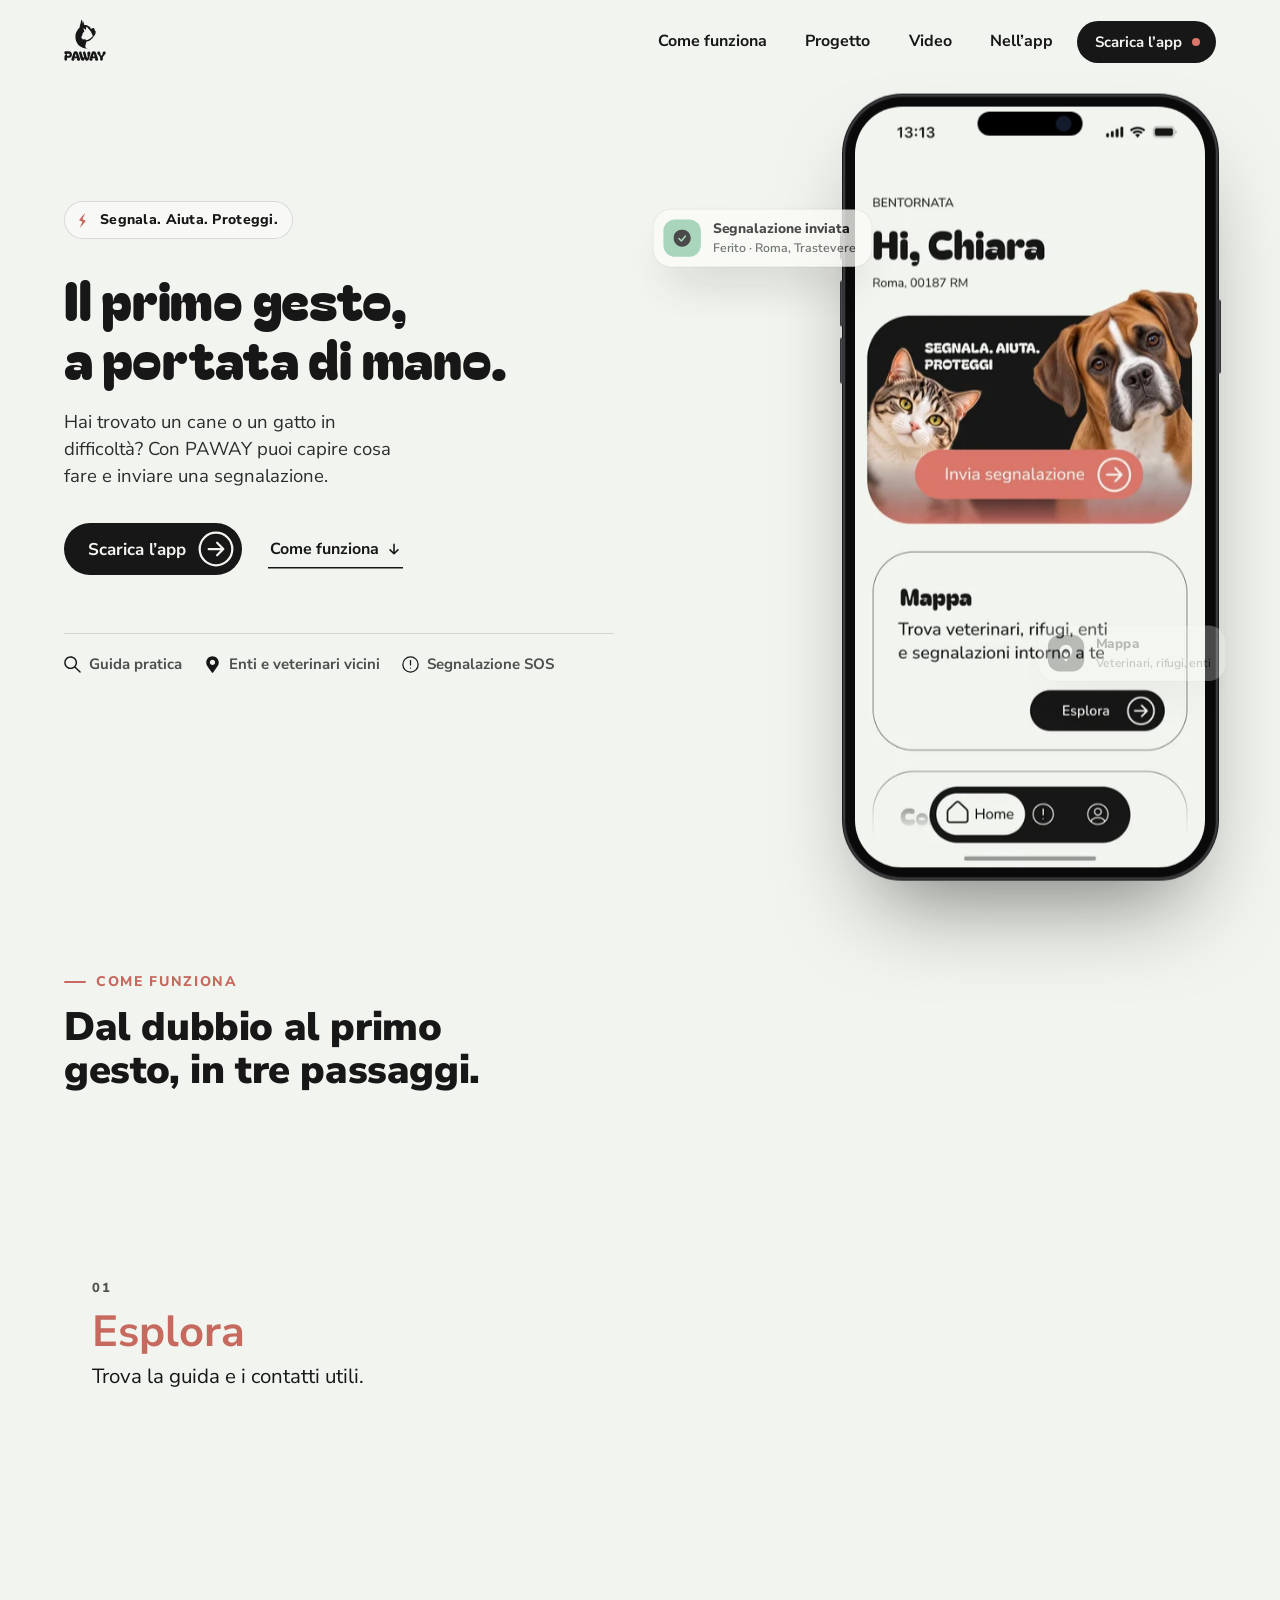
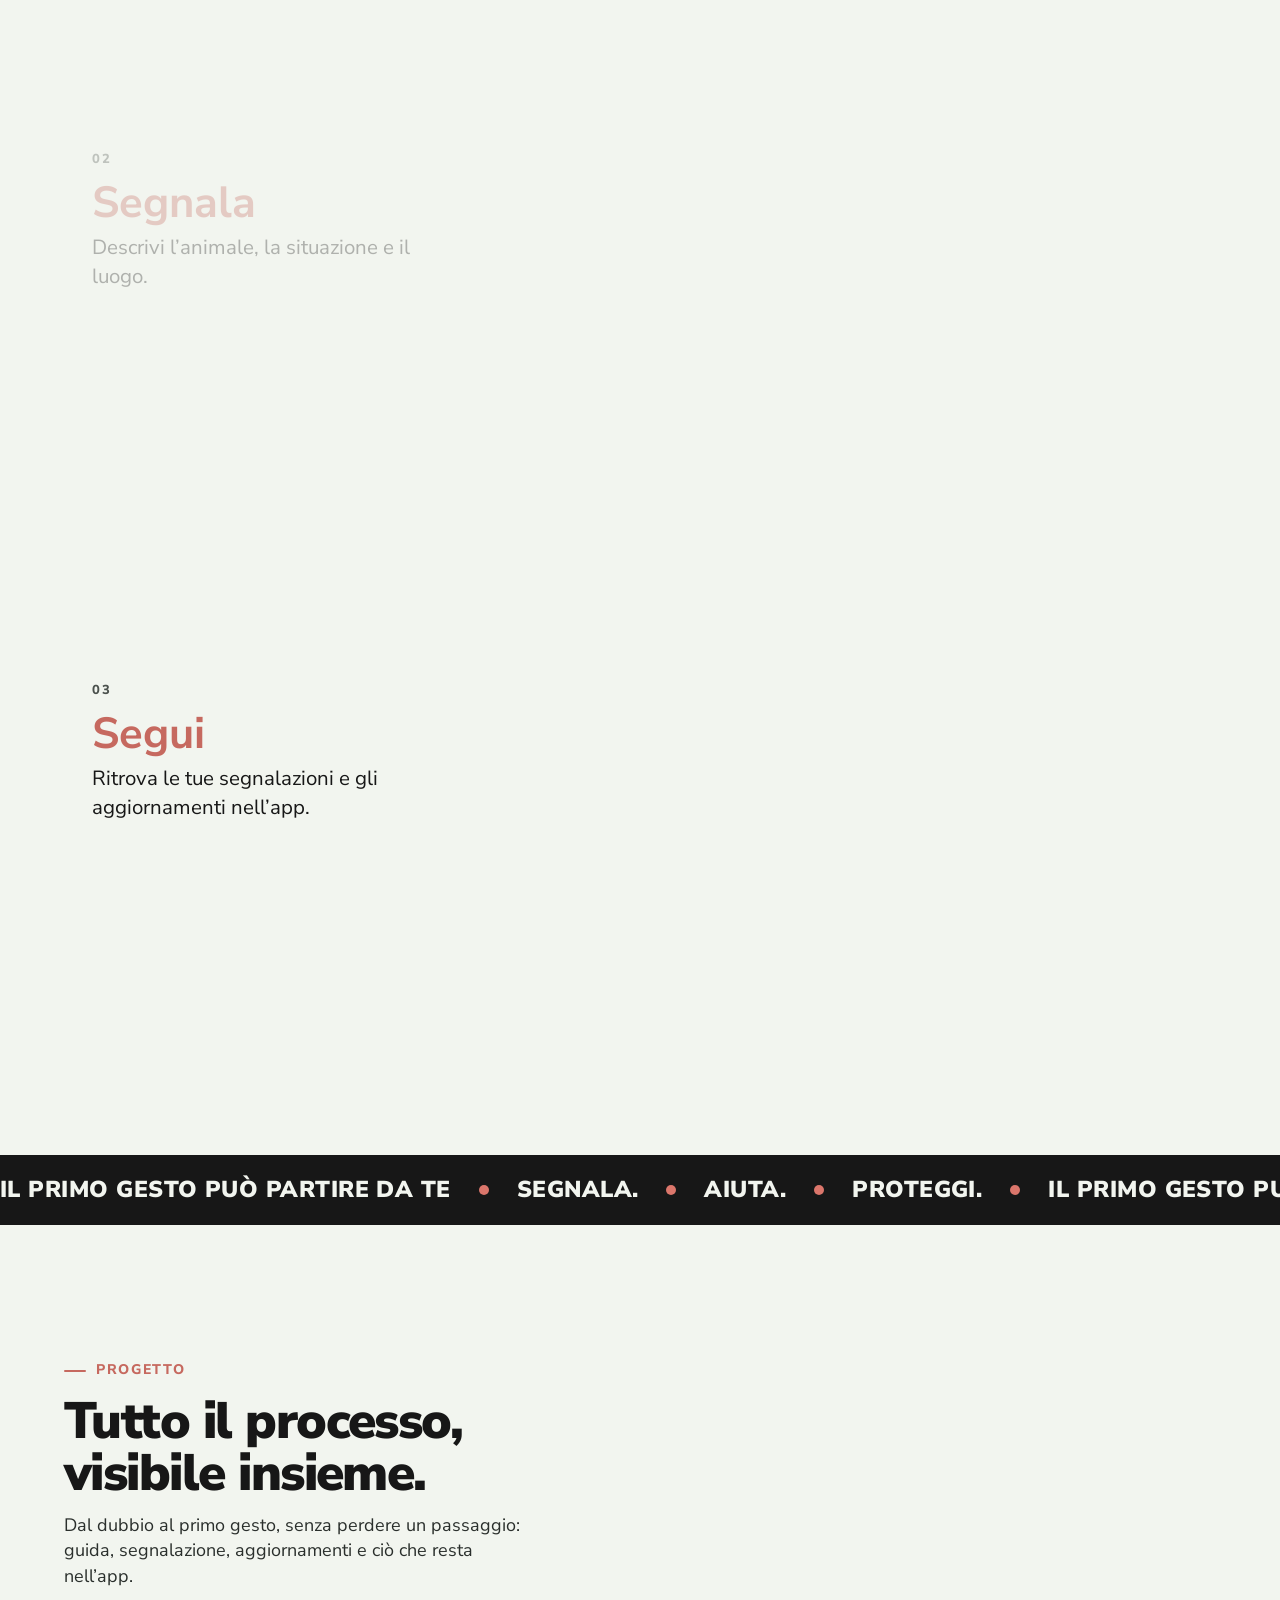
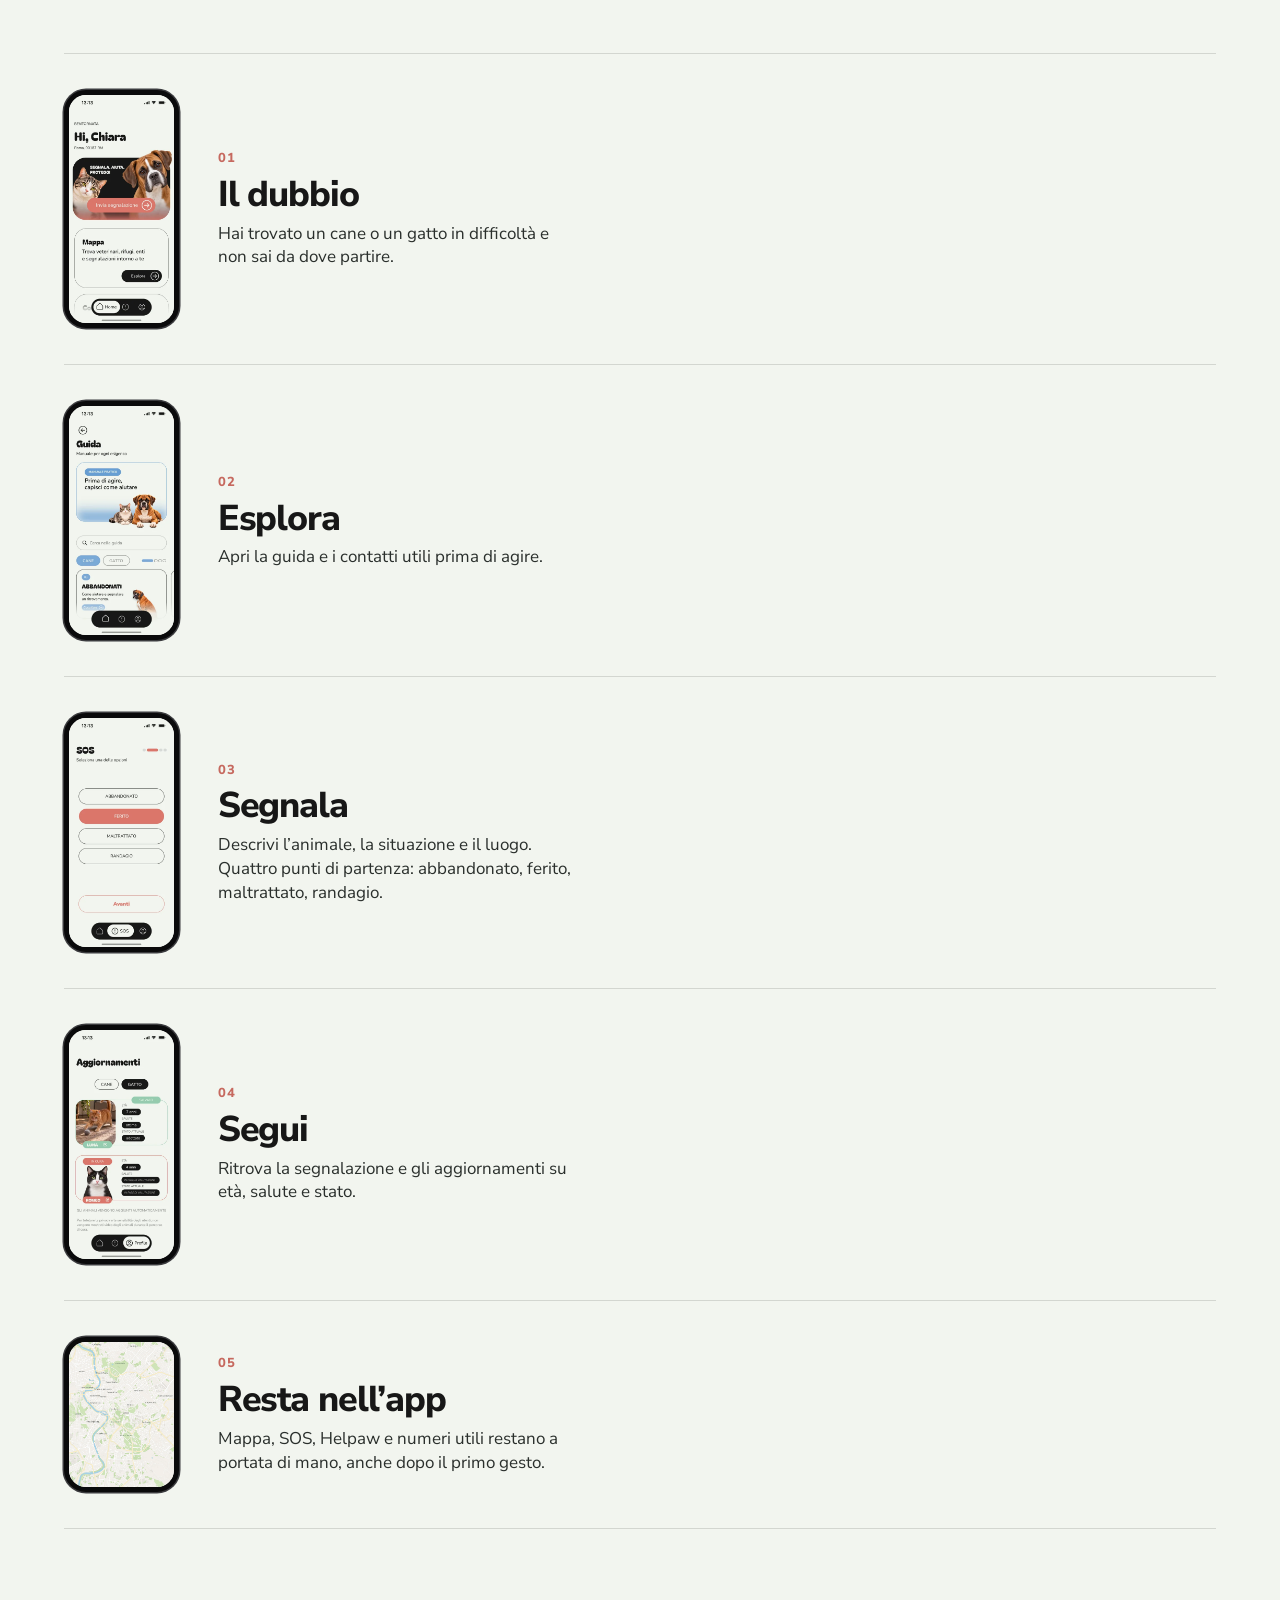
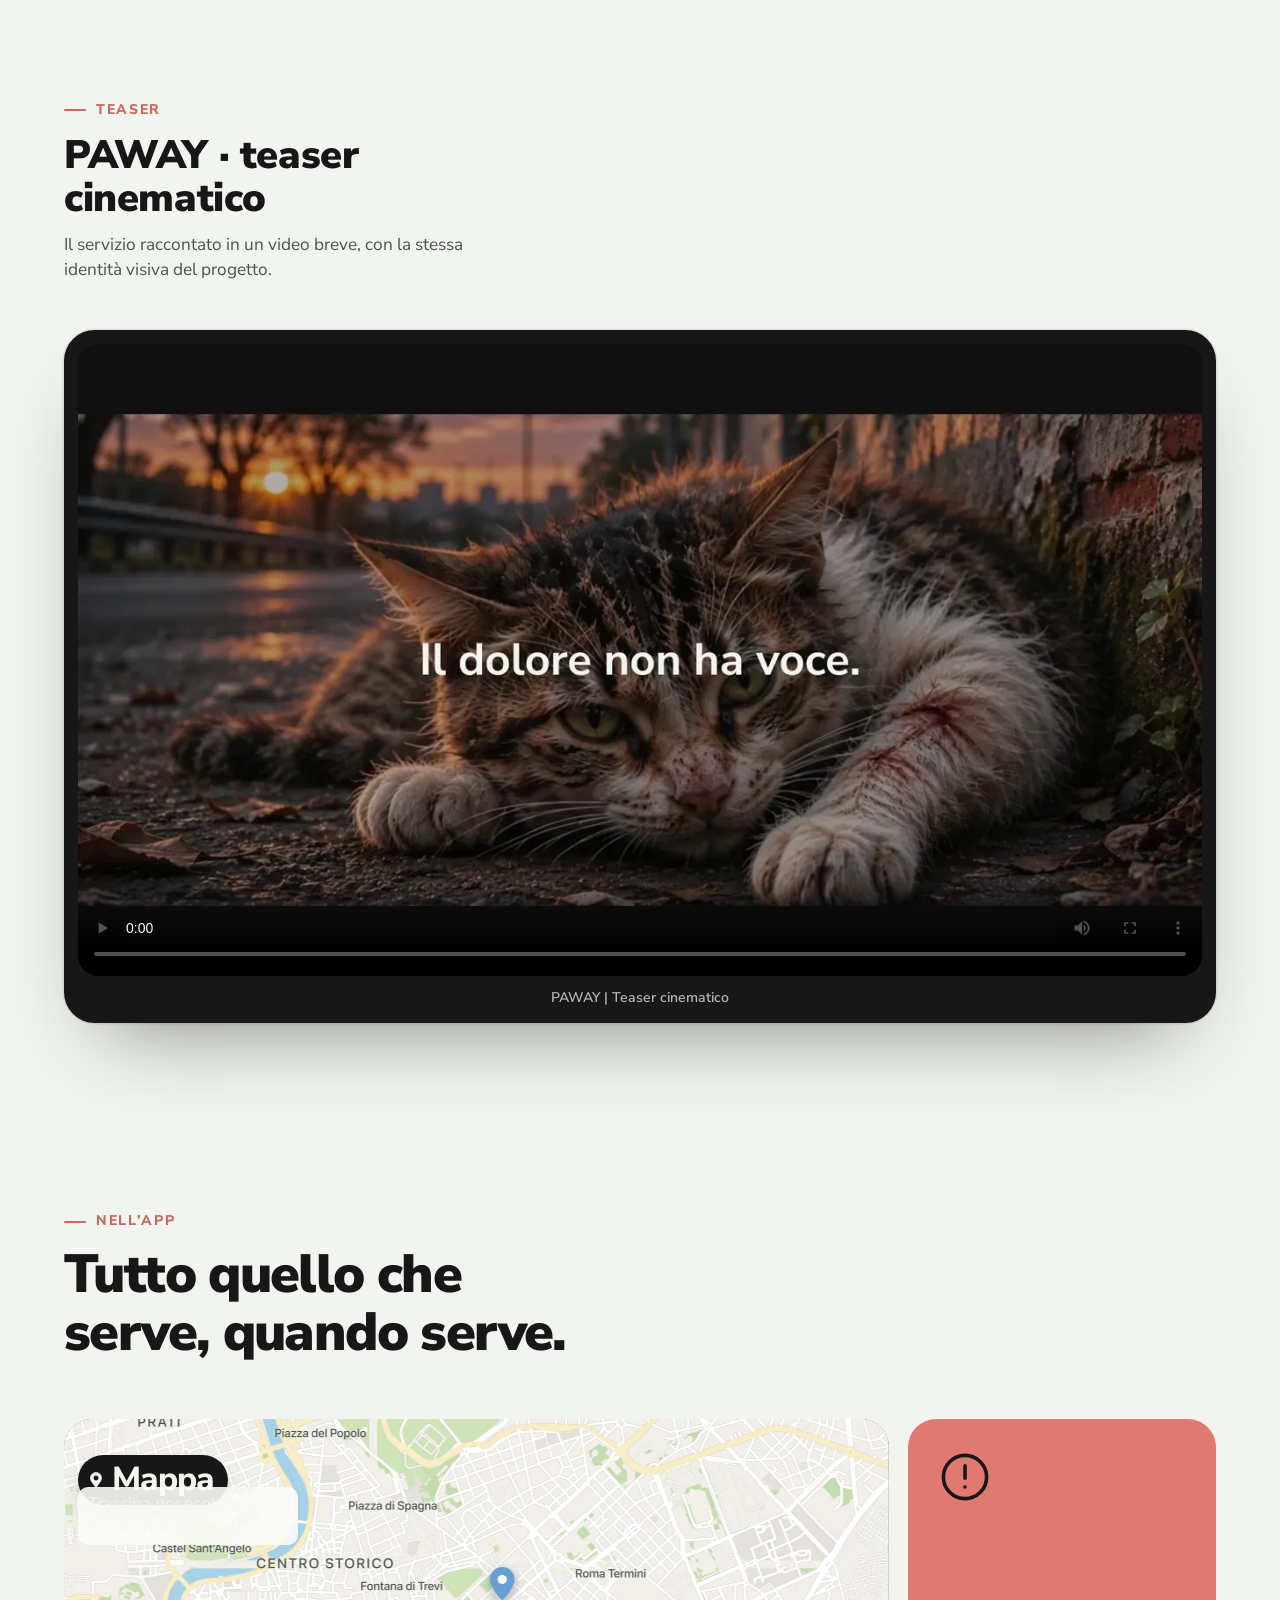
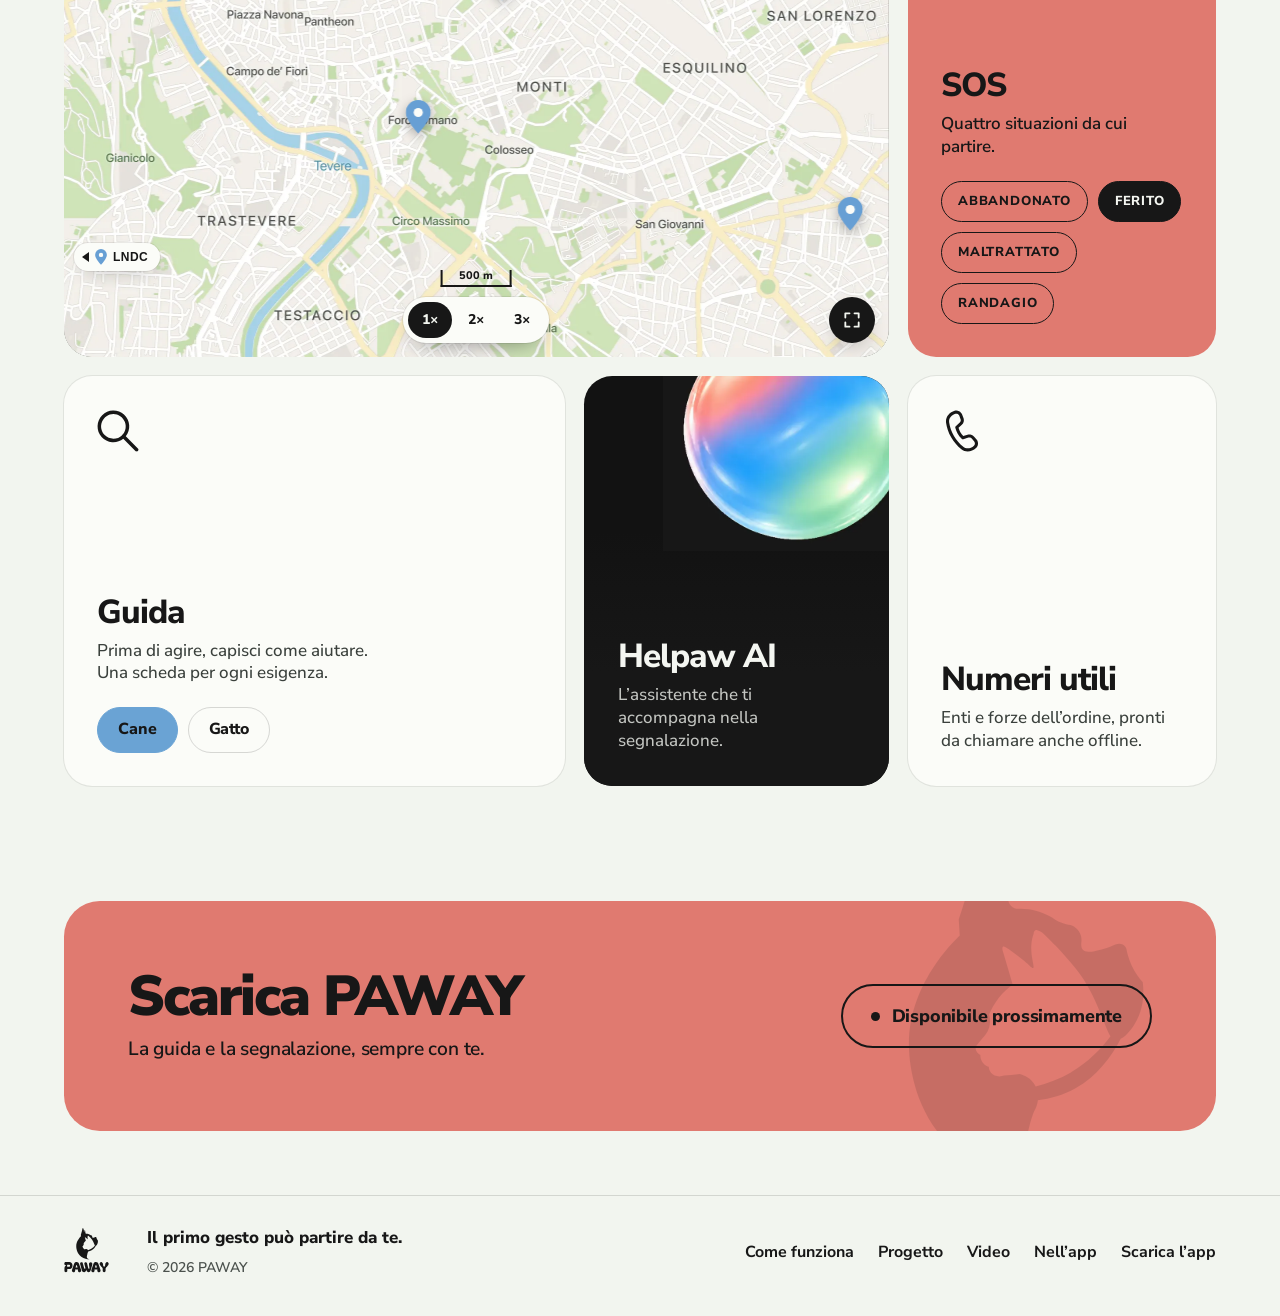
==== commit 7fd7b1c5: "Add a Progetto section that shows the full PAWAY process Put Progetto in the header and footer, with" ====
--- a/paway/index.html
+++ b/paway/index.html
@@ -9,7 +9,7 @@
   <link rel="icon" href="assets/favicon.svg" type="image/svg+xml" />
   <link rel="preload" href="assets/fonts/bagel-fat-one-latin-400.woff2" as="font" type="font/woff2" crossorigin />
   <link rel="preload" href="assets/fonts/nunito-sans-latin.woff2" as="font" type="font/woff2" crossorigin />
-  <link rel="stylesheet" href="css/style.css?v=11" />
+  <link rel="stylesheet" href="css/style.css?v=12" />
   <script>
     /* Decide prima del primo disegno se la pagina userà la scena con il telefono fisso e l’ingresso animato */
     (function () {
@@ -30,6 +30,7 @@
       </a>
       <nav class="nav" aria-label="Sezioni">
         <a href="#come-funziona">Come funziona</a>
+        <a href="#progetto">Progetto</a>
         <a href="#presentazione">Video</a>
         <a href="#nell-app">Nell’app</a>
       </nav>
@@ -144,6 +145,56 @@
       </div>
     </div>
 
+    <section class="process" id="progetto" aria-labelledby="process-title">
+      <div class="process__head">
+        <p class="kicker">Progetto</p>
+        <h2 id="process-title">Tutto il processo, visibile insieme.</h2>
+        <p class="process__lead">Dal dubbio al primo gesto, senza perdere un passaggio: guida, segnalazione, aggiornamenti e ciò che resta nell’app.</p>
+      </div>
+      <ol class="process__list">
+        <li class="process__item" data-reveal>
+          <img class="process__shot" src="assets/img/app-home-sm.webp" width="402" height="874" loading="lazy" decoding="async" alt="" />
+          <div>
+            <span class="process__num">01</span>
+            <h3>Il dubbio</h3>
+            <p>Hai trovato un cane o un gatto in difficoltà e non sai da dove partire.</p>
+          </div>
+        </li>
+        <li class="process__item" data-reveal>
+          <img class="process__shot" src="assets/img/app-guida-sm.webp" width="402" height="874" loading="lazy" decoding="async" alt="" />
+          <div>
+            <span class="process__num">02</span>
+            <h3>Esplora</h3>
+            <p>Apri la guida e i contatti utili prima di agire.</p>
+          </div>
+        </li>
+        <li class="process__item" data-reveal>
+          <img class="process__shot" src="assets/img/app-segnala-sm.webp" width="402" height="874" loading="lazy" decoding="async" alt="" />
+          <div>
+            <span class="process__num">03</span>
+            <h3>Segnala</h3>
+            <p>Descrivi l’animale, la situazione e il luogo. Quattro punti di partenza: abbandonato, ferito, maltrattato, randagio.</p>
+          </div>
+        </li>
+        <li class="process__item" data-reveal>
+          <img class="process__shot" src="assets/img/app-aggiornamenti-sm.webp" width="402" height="874" loading="lazy" decoding="async" alt="" />
+          <div>
+            <span class="process__num">04</span>
+            <h3>Segui</h3>
+            <p>Ritrova la segnalazione e gli aggiornamenti su età, salute e stato.</p>
+          </div>
+        </li>
+        <li class="process__item" data-reveal>
+          <img class="process__shot" src="assets/img/app-mappa.webp" width="1662" height="2300" loading="lazy" decoding="async" alt="" />
+          <div>
+            <span class="process__num">05</span>
+            <h3>Resta nell’app</h3>
+            <p>Mappa, SOS, Helpaw e numeri utili restano a portata di mano, anche dopo il primo gesto.</p>
+          </div>
+        </li>
+      </ol>
+    </section>
+
     <section class="film" id="presentazione" aria-labelledby="film-title">
       <div class="film__head">
         <p class="kicker">Teaser</p>
@@ -268,6 +319,7 @@
       <p class="footer__tag">Il primo gesto può partire da te.</p>
       <nav class="footer__nav" aria-label="Sezioni, piè di pagina">
         <a href="#come-funziona">Come funziona</a>
+        <a href="#progetto">Progetto</a>
         <a href="#presentazione">Video</a>
         <a href="#nell-app">Nell’app</a>
         <a href="#download">Scarica l’app</a>
--- a/paway/css/style.css
+++ b/paway/css/style.css
@@ -481,6 +481,75 @@
 .has-motion .band__track { animation: band 34s linear infinite; }
 @keyframes band { to { transform: translateX(-50%); } }
 
+/* ── Progetto: tutto il processo, visibile insieme ── */
+.process {
+  padding-block: clamp(80px, 10vw, 140px) clamp(24px, 4vw, 48px);
+}
+.process__head,
+.process__list {
+  width: 100%;
+  max-width: calc(var(--max) + var(--gutter) * 2);
+  margin-inline: auto;
+  padding-inline: var(--gutter);
+}
+.process__head h2 {
+  margin-top: 14px;
+  max-width: 14ch;
+  font-weight: 900;
+  font-size: clamp(34px, 4vw, 60px);
+  line-height: 1.02;
+  letter-spacing: -0.03em;
+}
+.process__lead {
+  margin-top: 14px;
+  max-width: 42ch;
+  font-size: clamp(18px, 1.4vw, 22px);
+  line-height: 1.4;
+  color: #2a2f2c;
+}
+.process__list {
+  margin-top: clamp(36px, 5vw, 64px);
+  display: grid;
+  gap: 0;
+}
+.process__item {
+  display: grid;
+  grid-template-columns: clamp(92px, 9vw, 128px) minmax(0, 1fr);
+  gap: clamp(20px, 3vw, 40px);
+  align-items: center;
+  padding-block: clamp(22px, 3vw, 36px);
+  border-top: 1.5px solid var(--line);
+}
+.process__item:last-child { border-bottom: 1.5px solid var(--line); }
+.process__shot {
+  width: 100%;
+  border: 5px solid #0a0a0b;
+  border-radius: 22px;
+  background: #0a0a0b;
+  box-shadow: 0 0 0 1.5px #3b3b3e;
+}
+.process__num {
+  display: block;
+  margin-bottom: 8px;
+  font-size: 13px;
+  font-weight: 800;
+  letter-spacing: 0.14em;
+  color: var(--coral-text);
+}
+.process__item h3 {
+  font-weight: 800;
+  font-size: clamp(28px, 2.8vw, 44px);
+  line-height: 1.05;
+  letter-spacing: -0.03em;
+}
+.process__item p {
+  margin-top: 8px;
+  max-width: 36ch;
+  font-size: clamp(17px, 1.3vw, 20px);
+  line-height: 1.4;
+  color: #2a2f2c;
+}
+
 /* ── Video di presentazione ── */
 .film {
   padding-block: clamp(72px, 9vw, 120px) clamp(24px, 4vw, 40px);
@@ -1041,7 +1110,17 @@
 /* ── Mobile: apertura compatta, poi la schermata ── */
 @media (max-width: 760px) {
   :root { --dev-w: min(260px, 64vw); --dev-top: 28px; }
-  .nav { display: none; }
+  .site-head { height: auto; }
+  .site-head__in { flex-wrap: wrap; height: auto; padding-block: 10px 12px; }
+  .nav {
+    display: flex;
+    order: 3;
+    width: 100%;
+    margin-left: 0;
+    gap: 18px;
+    overflow-x: auto;
+    font-size: 15px;
+  }
   .stage {
     grid-template-columns: minmax(0, 1fr);
     grid-template-areas: "hero" "device" "how";
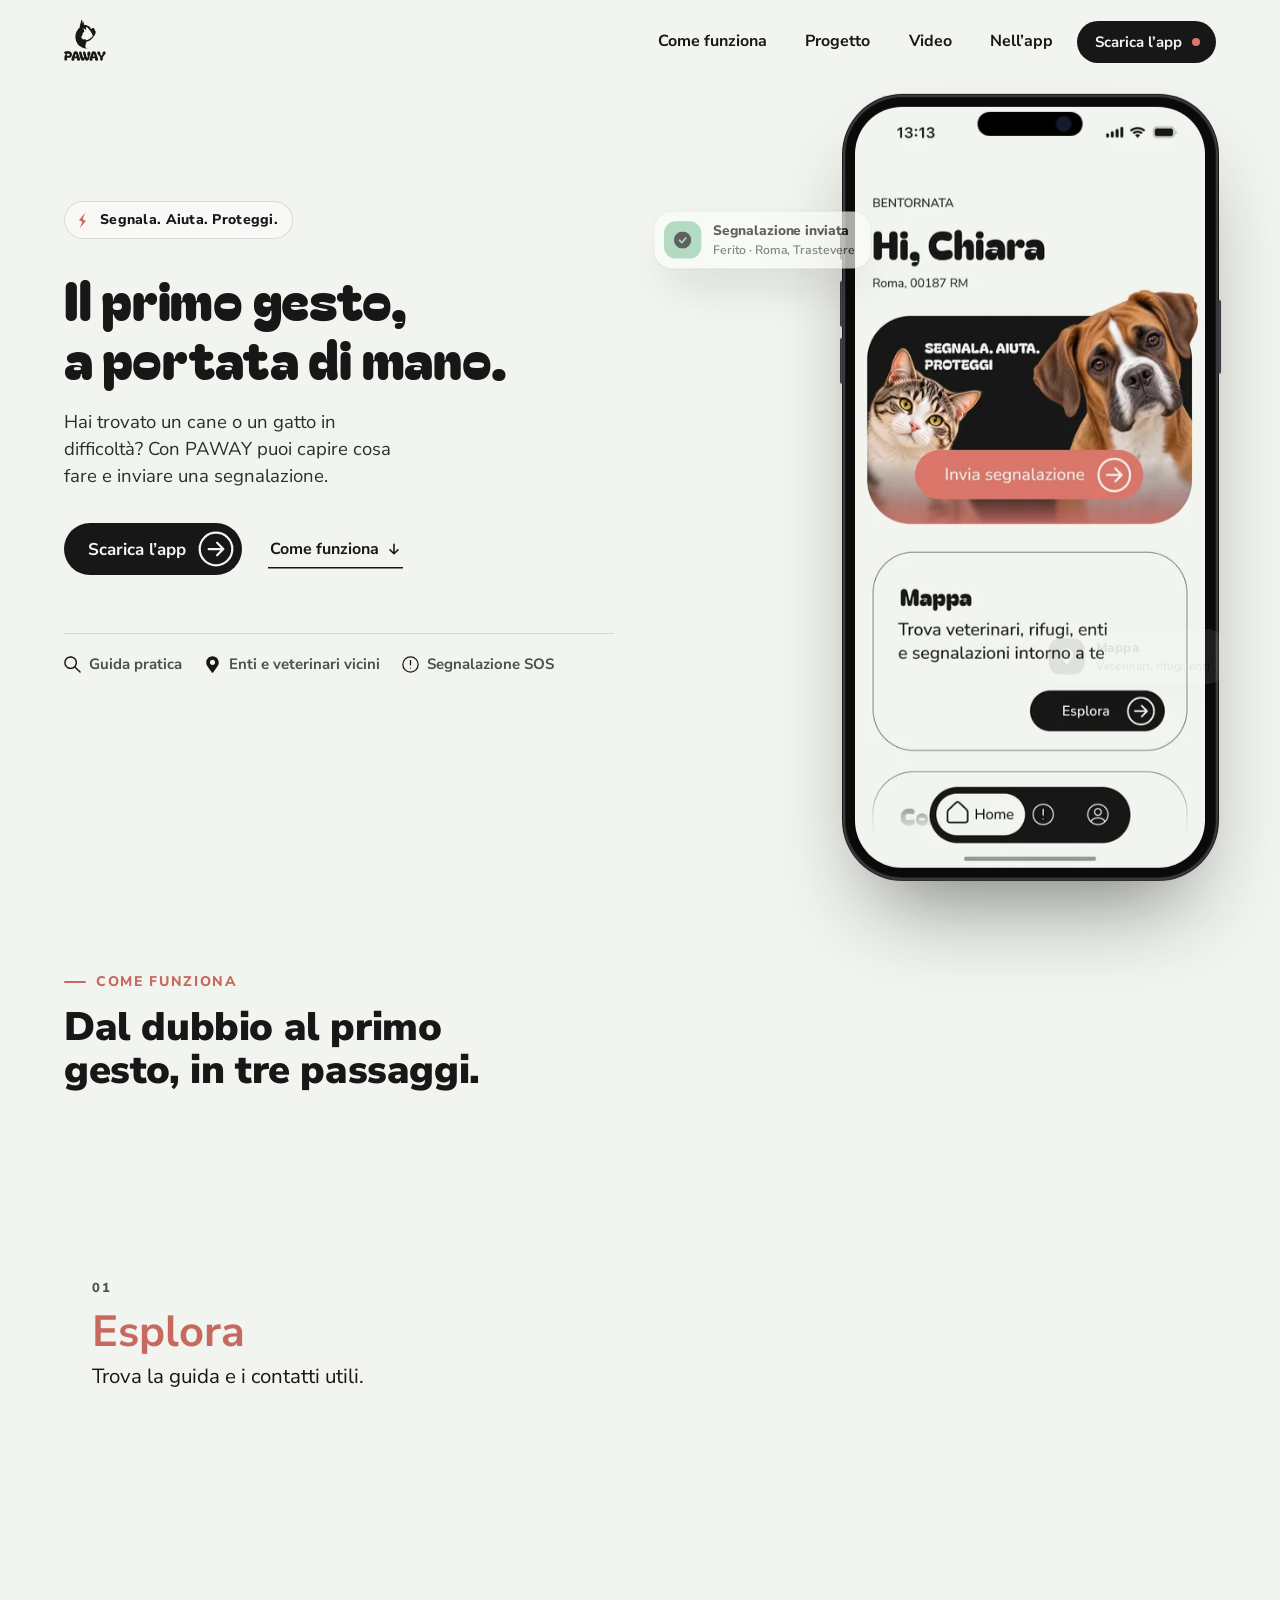
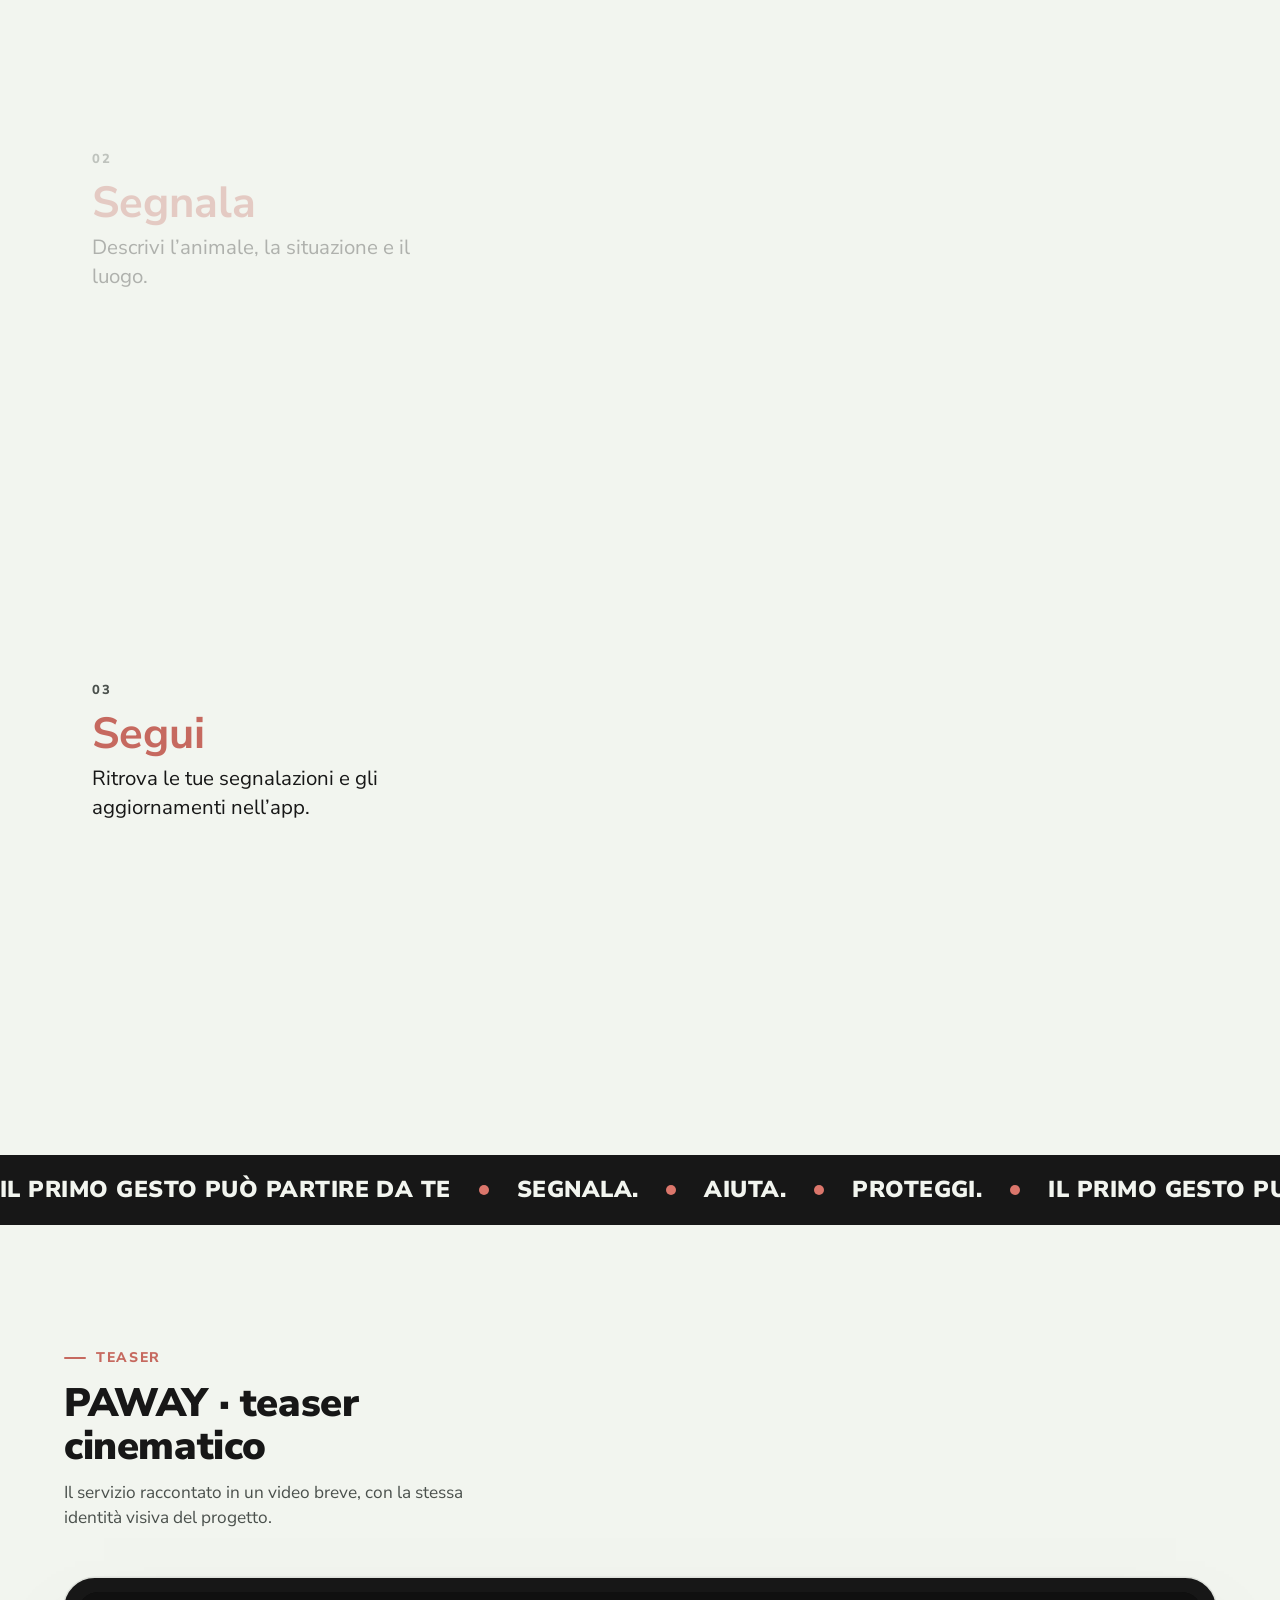
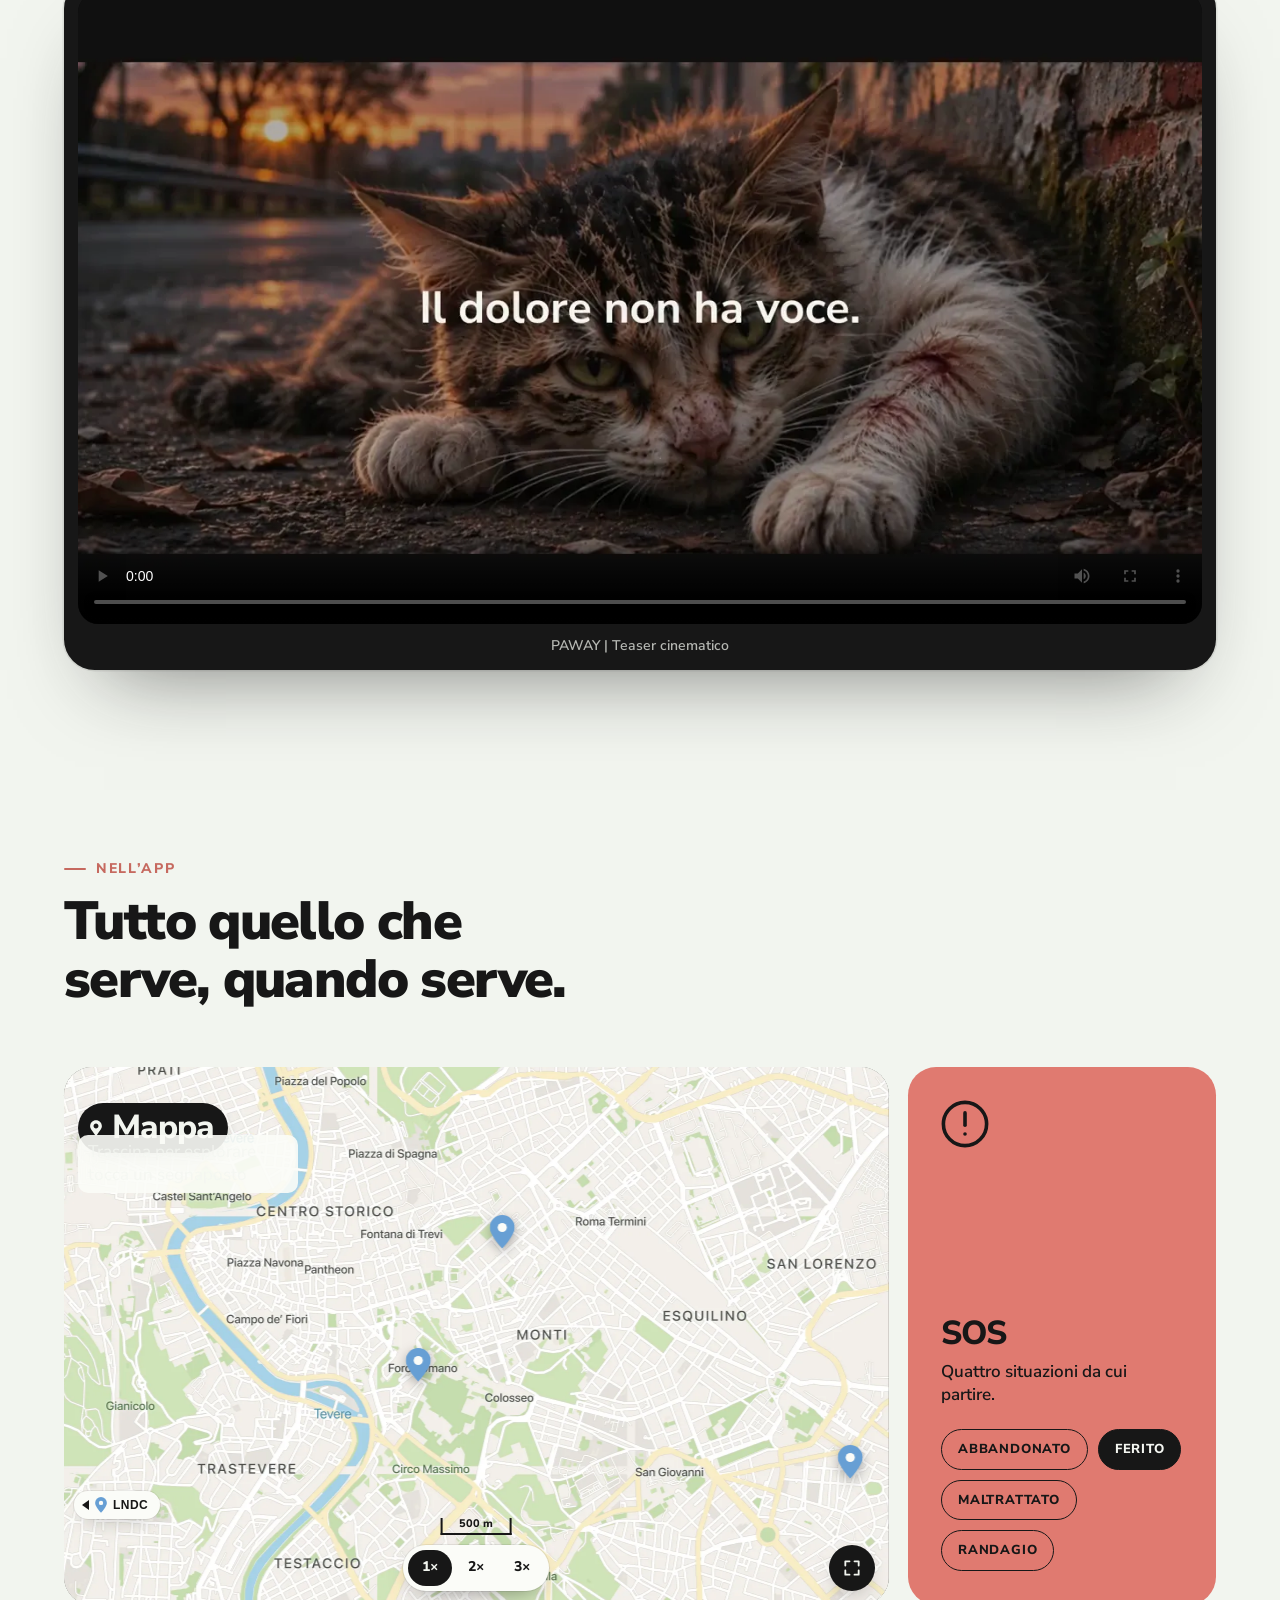
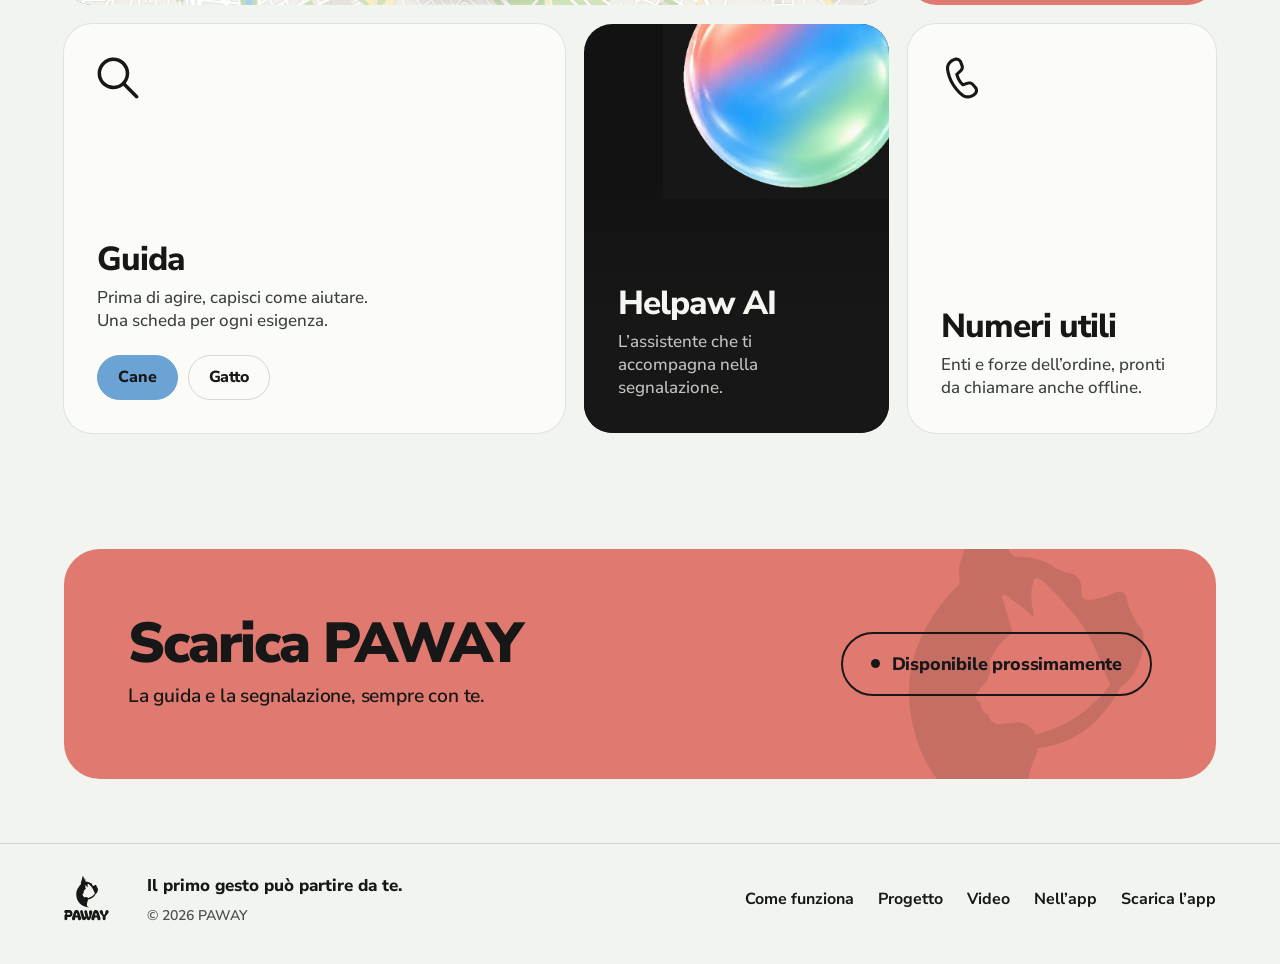
==== commit 61f718e1: "Move Progetto off the home page onto its own page The nav item now opens progetto.html, and the home" ====
--- a/paway/index.html
+++ b/paway/index.html
@@ -9,7 +9,7 @@
   <link rel="icon" href="assets/favicon.svg" type="image/svg+xml" />
   <link rel="preload" href="assets/fonts/bagel-fat-one-latin-400.woff2" as="font" type="font/woff2" crossorigin />
   <link rel="preload" href="assets/fonts/nunito-sans-latin.woff2" as="font" type="font/woff2" crossorigin />
-  <link rel="stylesheet" href="css/style.css?v=12" />
+  <link rel="stylesheet" href="css/style.css?v=13" />
   <script>
     /* Decide prima del primo disegno se la pagina userà la scena con il telefono fisso e l’ingresso animato */
     (function () {
@@ -30,7 +30,7 @@
       </a>
       <nav class="nav" aria-label="Sezioni">
         <a href="#come-funziona">Come funziona</a>
-        <a href="#progetto">Progetto</a>
+        <a href="progetto.html">Progetto</a>
         <a href="#presentazione">Video</a>
         <a href="#nell-app">Nell’app</a>
       </nav>
@@ -145,56 +145,6 @@
       </div>
     </div>
 
-    <section class="process" id="progetto" aria-labelledby="process-title">
-      <div class="process__head">
-        <p class="kicker">Progetto</p>
-        <h2 id="process-title">Tutto il processo, visibile insieme.</h2>
-        <p class="process__lead">Dal dubbio al primo gesto, senza perdere un passaggio: guida, segnalazione, aggiornamenti e ciò che resta nell’app.</p>
-      </div>
-      <ol class="process__list">
-        <li class="process__item" data-reveal>
-          <img class="process__shot" src="assets/img/app-home-sm.webp" width="402" height="874" loading="lazy" decoding="async" alt="" />
-          <div>
-            <span class="process__num">01</span>
-            <h3>Il dubbio</h3>
-            <p>Hai trovato un cane o un gatto in difficoltà e non sai da dove partire.</p>
-          </div>
-        </li>
-        <li class="process__item" data-reveal>
-          <img class="process__shot" src="assets/img/app-guida-sm.webp" width="402" height="874" loading="lazy" decoding="async" alt="" />
-          <div>
-            <span class="process__num">02</span>
-            <h3>Esplora</h3>
-            <p>Apri la guida e i contatti utili prima di agire.</p>
-          </div>
-        </li>
-        <li class="process__item" data-reveal>
-          <img class="process__shot" src="assets/img/app-segnala-sm.webp" width="402" height="874" loading="lazy" decoding="async" alt="" />
-          <div>
-            <span class="process__num">03</span>
-            <h3>Segnala</h3>
-            <p>Descrivi l’animale, la situazione e il luogo. Quattro punti di partenza: abbandonato, ferito, maltrattato, randagio.</p>
-          </div>
-        </li>
-        <li class="process__item" data-reveal>
-          <img class="process__shot" src="assets/img/app-aggiornamenti-sm.webp" width="402" height="874" loading="lazy" decoding="async" alt="" />
-          <div>
-            <span class="process__num">04</span>
-            <h3>Segui</h3>
-            <p>Ritrova la segnalazione e gli aggiornamenti su età, salute e stato.</p>
-          </div>
-        </li>
-        <li class="process__item" data-reveal>
-          <img class="process__shot" src="assets/img/app-mappa.webp" width="1662" height="2300" loading="lazy" decoding="async" alt="" />
-          <div>
-            <span class="process__num">05</span>
-            <h3>Resta nell’app</h3>
-            <p>Mappa, SOS, Helpaw e numeri utili restano a portata di mano, anche dopo il primo gesto.</p>
-          </div>
-        </li>
-      </ol>
-    </section>
-
     <section class="film" id="presentazione" aria-labelledby="film-title">
       <div class="film__head">
         <p class="kicker">Teaser</p>
@@ -319,7 +269,7 @@
       <p class="footer__tag">Il primo gesto può partire da te.</p>
       <nav class="footer__nav" aria-label="Sezioni, piè di pagina">
         <a href="#come-funziona">Come funziona</a>
-        <a href="#progetto">Progetto</a>
+        <a href="progetto.html">Progetto</a>
         <a href="#presentazione">Video</a>
         <a href="#nell-app">Nell’app</a>
         <a href="#download">Scarica l’app</a>
--- a/paway/css/style.css
+++ b/paway/css/style.css
@@ -125,7 +125,9 @@
   transition: background-size 0.35s var(--ease);
 }
 .nav a:hover, .nav a:focus-visible,
-.footer__nav a:hover, .footer__nav a:focus-visible { background-size: 100% 2px; }
+.footer__nav a:hover, .footer__nav a:focus-visible,
+.nav a[aria-current="page"],
+.footer__nav a[aria-current="page"] { background-size: 100% 2px; }
 
 .kicker {
   display: inline-flex;
@@ -483,7 +485,7 @@
 
 /* ── Progetto: tutto il processo, visibile insieme ── */
 .process {
-  padding-block: clamp(80px, 10vw, 140px) clamp(24px, 4vw, 48px);
+  padding-block: clamp(28px, 5vw, 64px) clamp(72px, 9vw, 120px);
 }
 .process__head,
 .process__list {
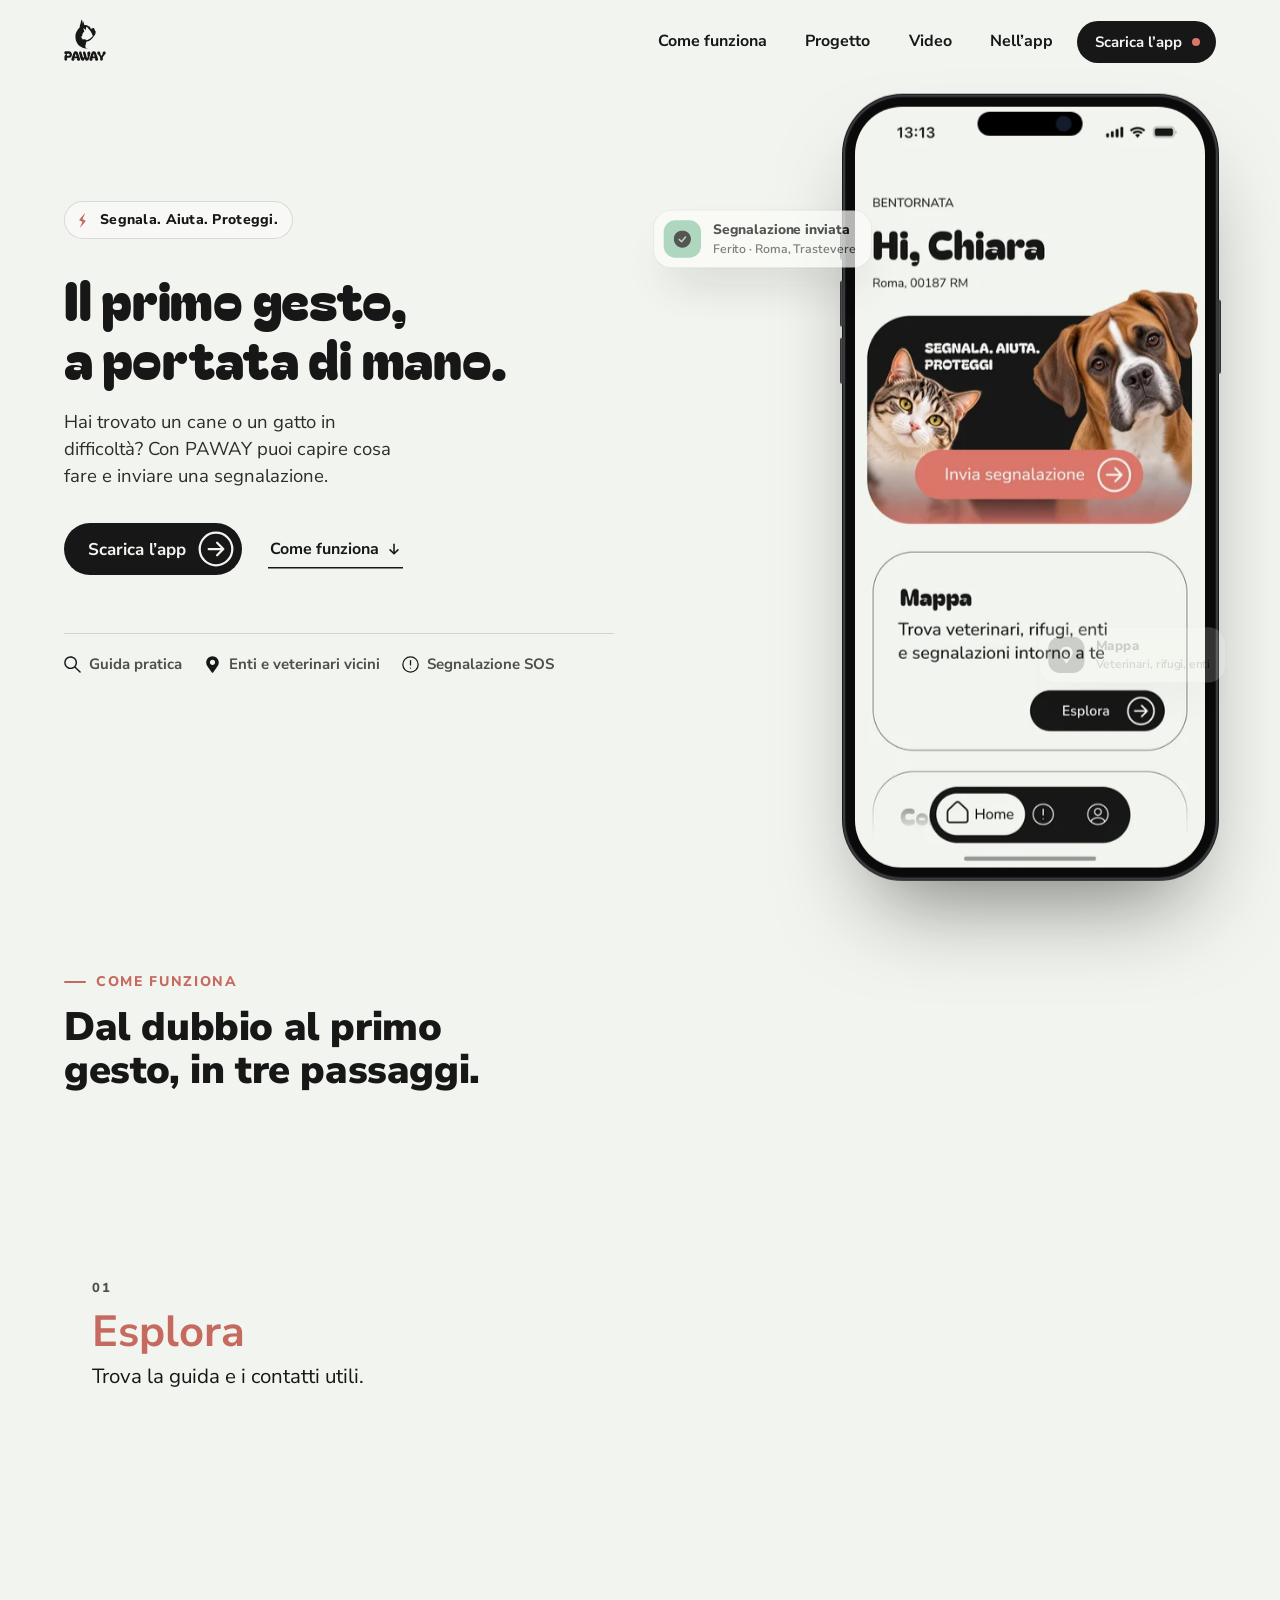
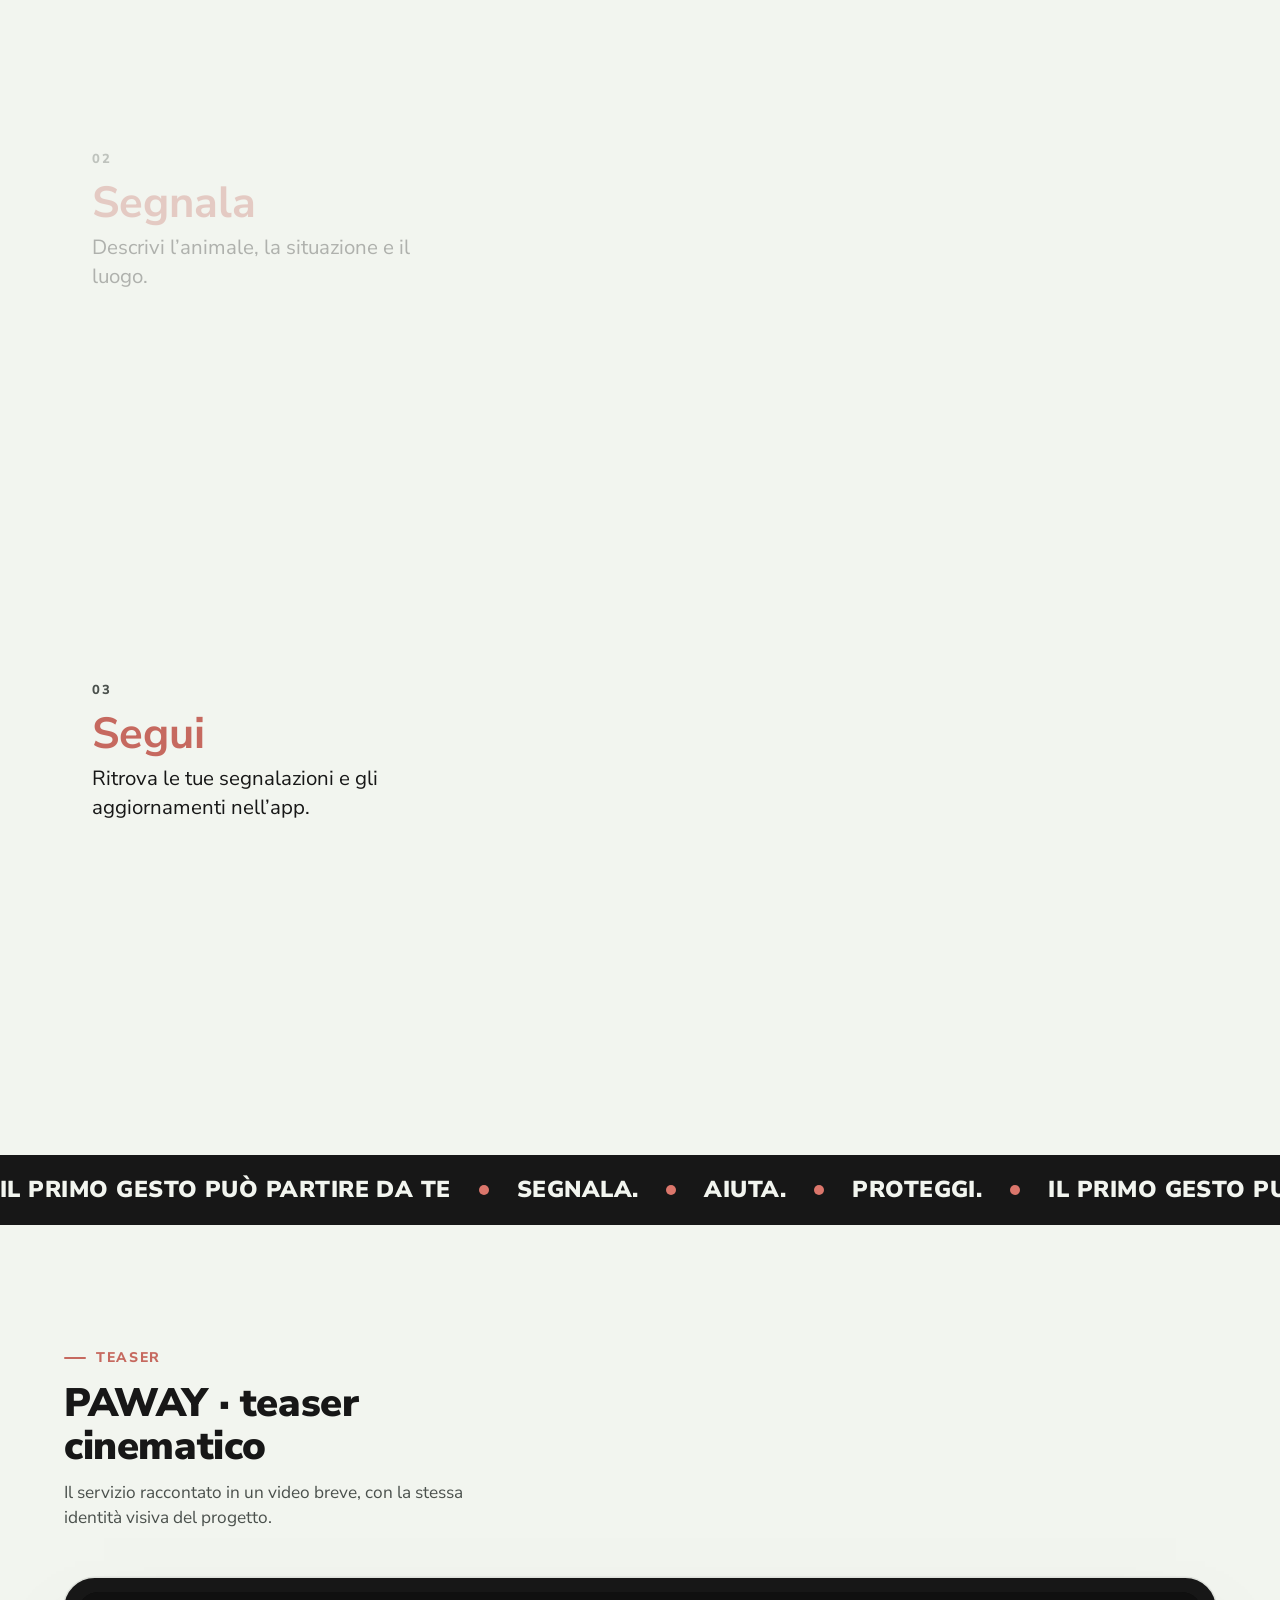
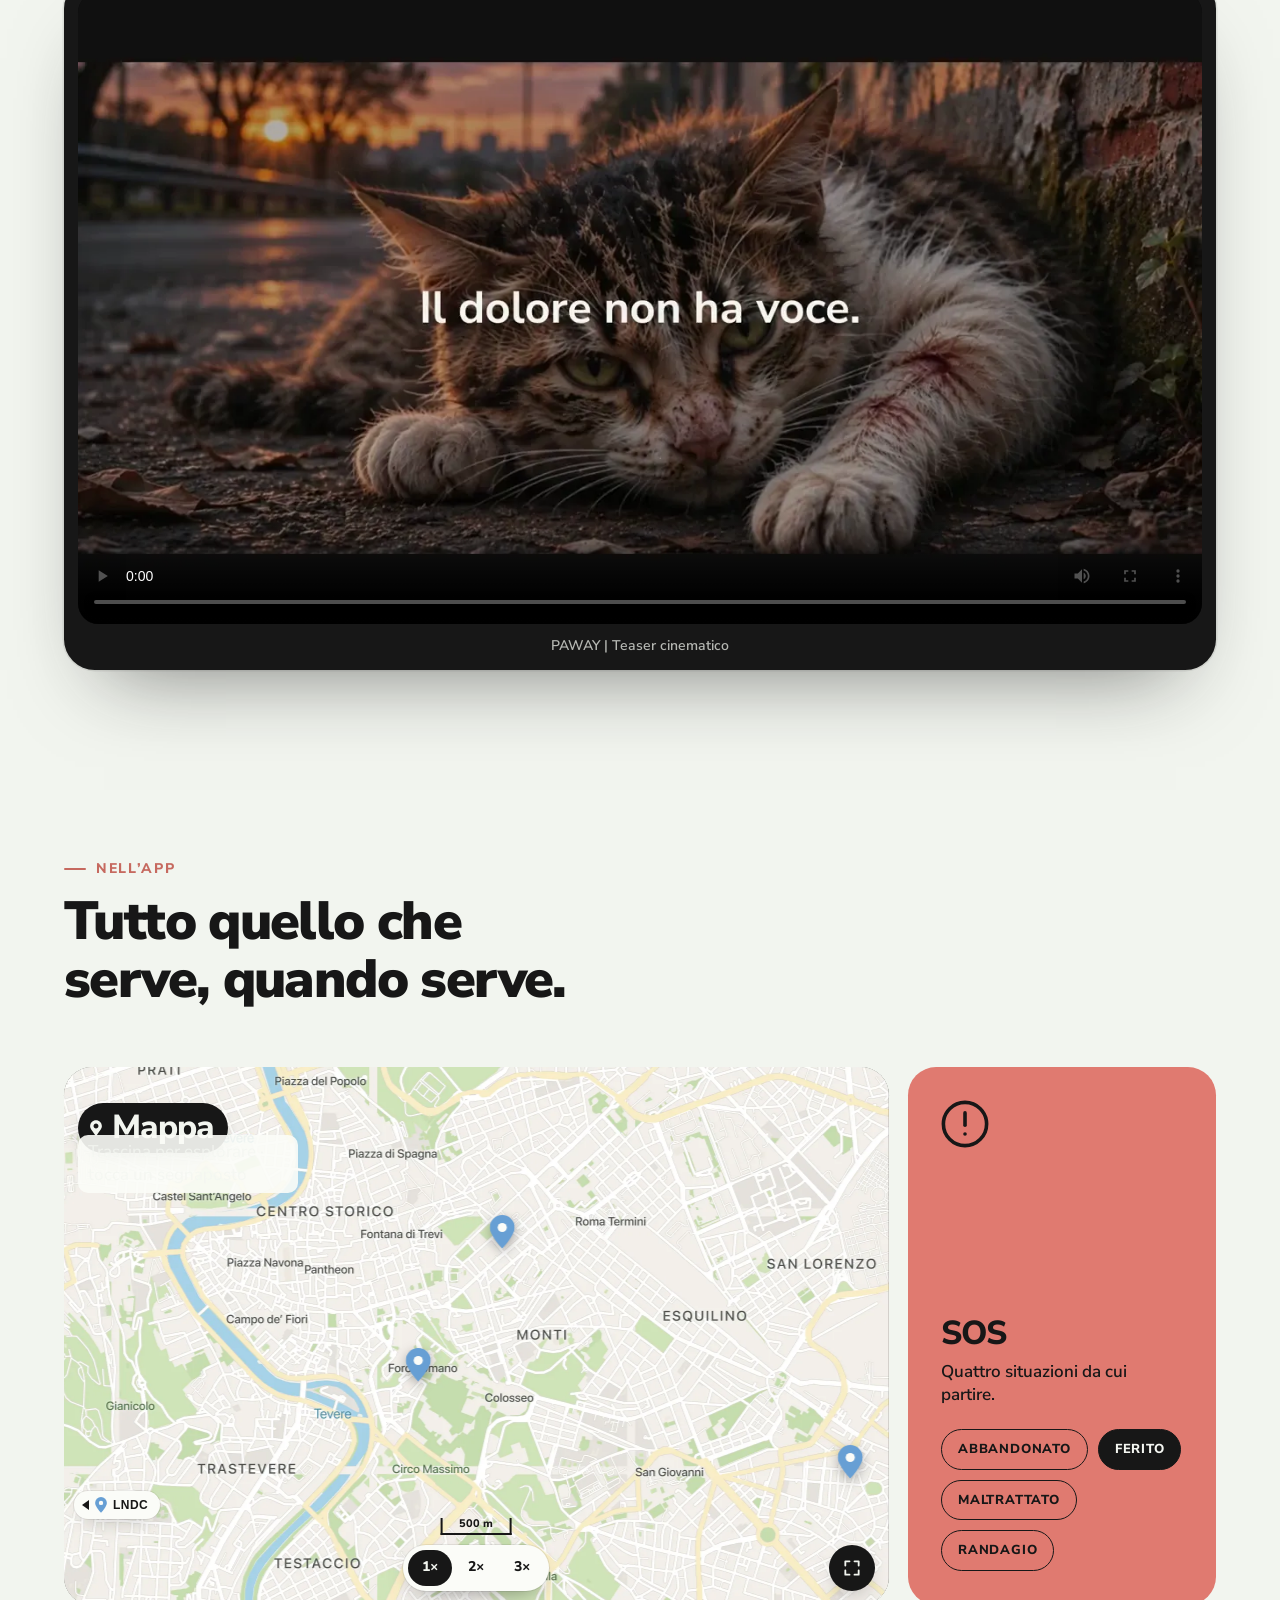
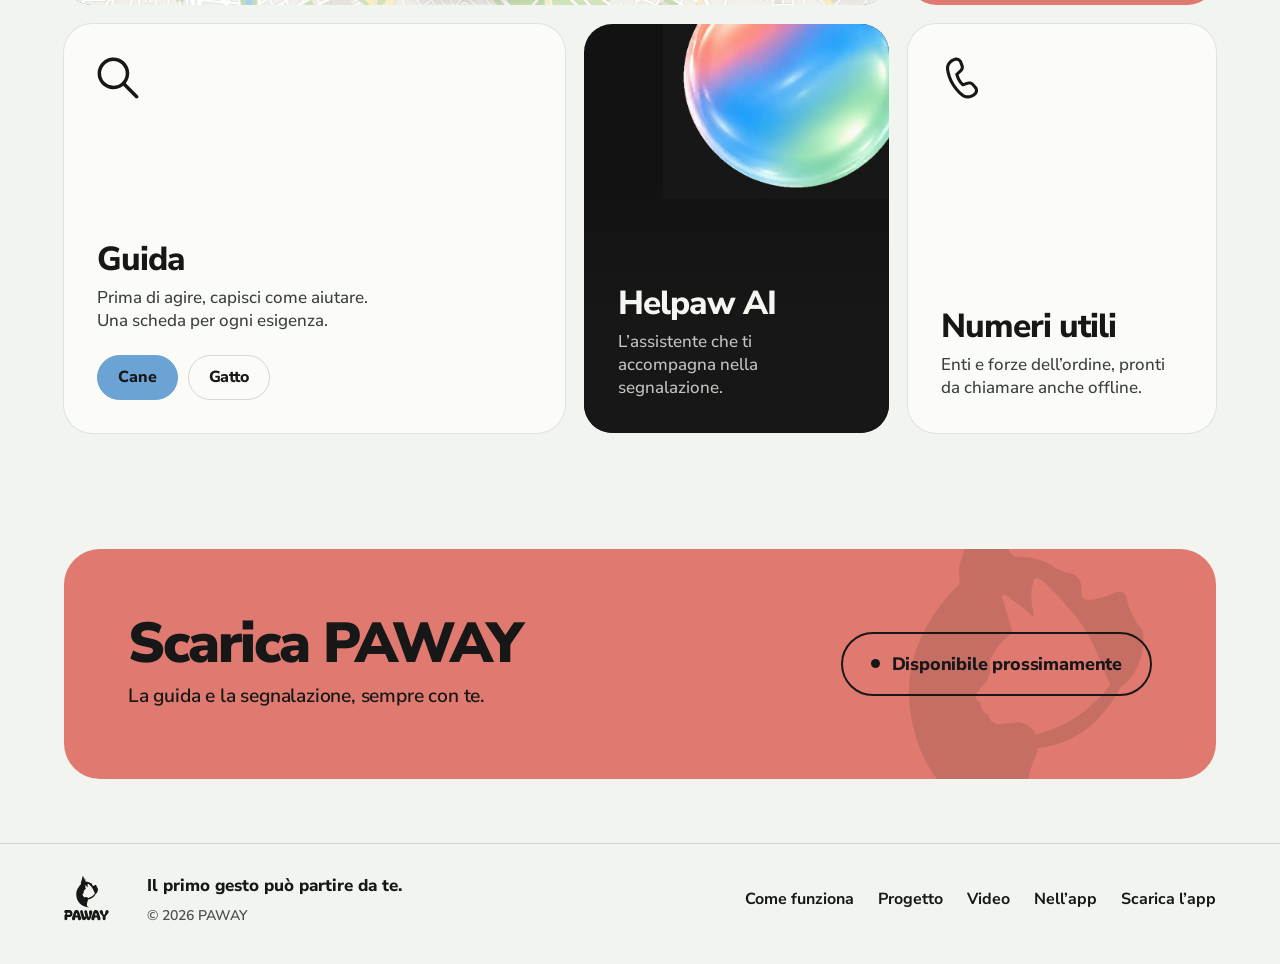
==== commit e645349c: "Structure the Progetto page around the design system Show color, type, icons and components first, t" ====
--- a/paway/index.html
+++ b/paway/index.html
@@ -9,7 +9,7 @@
   <link rel="icon" href="assets/favicon.svg" type="image/svg+xml" />
   <link rel="preload" href="assets/fonts/bagel-fat-one-latin-400.woff2" as="font" type="font/woff2" crossorigin />
   <link rel="preload" href="assets/fonts/nunito-sans-latin.woff2" as="font" type="font/woff2" crossorigin />
-  <link rel="stylesheet" href="css/style.css?v=13" />
+  <link rel="stylesheet" href="css/style.css?v=14" />
   <script>
     /* Decide prima del primo disegno se la pagina userà la scena con il telefono fisso e l’ingresso animato */
     (function () {
--- a/paway/css/style.css
+++ b/paway/css/style.css
@@ -482,6 +482,160 @@
 .band__track i { width: 10px; height: 10px; border-radius: 50%; background: var(--coral); flex: none; }
 .has-motion .band__track { animation: band 34s linear infinite; }
 @keyframes band { to { transform: translateX(-50%); } }
+
+/* ── Pagina Progetto: sistema, schermate, percorso ── */
+.deck { padding-top: clamp(28px, 6vw, 72px); }
+.deck__in,
+.system__in,
+.screens__in {
+  width: 100%;
+  max-width: calc(var(--max) + var(--gutter) * 2);
+  margin-inline: auto;
+  padding-inline: var(--gutter);
+}
+.deck h1 {
+  margin-top: 14px;
+  max-width: 12ch;
+  font-weight: 900;
+  font-size: clamp(40px, 5vw, 72px);
+  line-height: 0.98;
+  letter-spacing: -0.035em;
+}
+.deck__lead {
+  margin-top: 16px;
+  max-width: 36ch;
+  font-size: clamp(18px, 1.5vw, 22px);
+  line-height: 1.4;
+}
+.deck__nav {
+  display: flex;
+  flex-wrap: wrap;
+  gap: 10px;
+  margin-top: clamp(24px, 3vw, 36px);
+}
+.deck__nav a {
+  padding: 10px 16px;
+  border: 1.5px solid var(--line);
+  border-radius: var(--radius-pill);
+  background: var(--card);
+  font-size: 15px;
+  font-weight: 800;
+  text-decoration: none;
+}
+.deck__nav a:hover { border-color: var(--ink); }
+.system, .screens { padding-top: clamp(72px, 9vw, 120px); }
+.system h2, .screens h2 {
+  margin-top: 12px;
+  max-width: 16ch;
+  font-weight: 900;
+  font-size: clamp(32px, 3.6vw, 52px);
+  line-height: 1.02;
+  letter-spacing: -0.03em;
+}
+.system__label {
+  margin: clamp(36px, 4vw, 52px) 0 16px;
+  font-size: 13px;
+  font-weight: 800;
+  letter-spacing: 0.14em;
+  text-transform: uppercase;
+  color: var(--muted);
+}
+.swatches {
+  display: grid;
+  grid-template-columns: repeat(7, minmax(0, 1fr));
+  gap: 12px;
+}
+.swatches li {
+  display: flex;
+  flex-direction: column;
+  justify-content: flex-end;
+  min-height: 148px;
+  padding: 14px;
+  border-radius: 22px;
+  background: var(--swatch);
+  box-shadow: inset 0 0 0 1px rgba(23, 23, 23, 0.08);
+}
+.swatches span { font-weight: 800; font-size: 15px; }
+.swatches small { margin-top: 2px; font-size: 12px; font-weight: 700; letter-spacing: 0.04em; }
+.swatches .is-ink { color: var(--bg); }
+.types { display: grid; grid-template-columns: 1fr 1.2fr; gap: 16px; }
+.types article {
+  padding: clamp(22px, 2.4vw, 32px);
+  border-radius: 28px;
+  background: var(--card);
+  box-shadow: inset 0 0 0 1px var(--line);
+}
+.types__face {
+  font-weight: 800;
+  font-size: clamp(28px, 3vw, 44px);
+  line-height: 1.05;
+  letter-spacing: -0.03em;
+}
+.types__face--display {
+  font-family: var(--display);
+  font-weight: 400;
+  font-size: clamp(36px, 4vw, 56px);
+  letter-spacing: 0;
+}
+.types__meta { margin-top: 12px; font-size: 15px; font-weight: 700; color: var(--muted); }
+.glyphs {
+  display: grid;
+  grid-template-columns: repeat(8, minmax(0, 1fr));
+  gap: 12px;
+}
+.glyphs li {
+  display: grid;
+  justify-items: center;
+  gap: 10px;
+  padding: 18px 8px 14px;
+  border-radius: 22px;
+  background: var(--card);
+  box-shadow: inset 0 0 0 1px var(--line);
+  font-size: 13px;
+  font-weight: 800;
+}
+.glyphs__ico { width: 32px; height: 32px; }
+.parts { display: grid; grid-template-columns: 1.1fr 1.2fr 0.8fr; gap: 16px; }
+.parts__card {
+  display: flex;
+  flex-direction: column;
+  align-items: flex-start;
+  justify-content: space-between;
+  gap: 28px;
+  min-height: 220px;
+  padding: clamp(22px, 2.4vw, 32px);
+  border-radius: 28px;
+  background: var(--card);
+  box-shadow: inset 0 0 0 1px var(--line);
+}
+.parts__card p { max-width: 24ch; font-size: 16px; font-weight: 650; color: var(--muted); }
+.parts__card--coral { background: var(--coral); box-shadow: none; }
+.parts__card--coral p { color: var(--ink); }
+.screens__grid {
+  display: grid;
+  grid-template-columns: repeat(5, minmax(0, 1fr));
+  gap: clamp(14px, 1.6vw, 22px);
+  margin-top: clamp(28px, 4vw, 48px);
+}
+.screens__grid li { display: grid; gap: 12px; align-content: start; }
+.screens__grid img {
+  width: 100%;
+  border: 6px solid #0a0a0b;
+  border-radius: 28px;
+  background: #0a0a0b;
+  box-shadow: 0 0 0 1.5px #3b3b3e;
+}
+.screens__grid h3 { font-size: 20px; font-weight: 800; letter-spacing: -0.02em; }
+.screens__grid p { font-size: 15px; line-height: 1.35; color: var(--muted); }
+@media (max-width: 1023px) {
+  .swatches { grid-template-columns: repeat(4, minmax(0, 1fr)); }
+  .glyphs { grid-template-columns: repeat(4, minmax(0, 1fr)); }
+  .types, .parts, .screens__grid { grid-template-columns: 1fr 1fr; }
+}
+@media (max-width: 760px) {
+  .swatches, .glyphs, .types, .parts, .screens__grid { grid-template-columns: 1fr 1fr; }
+  .parts { grid-template-columns: 1fr; }
+}
 
 /* ── Progetto: tutto il processo, visibile insieme ── */
 .process {
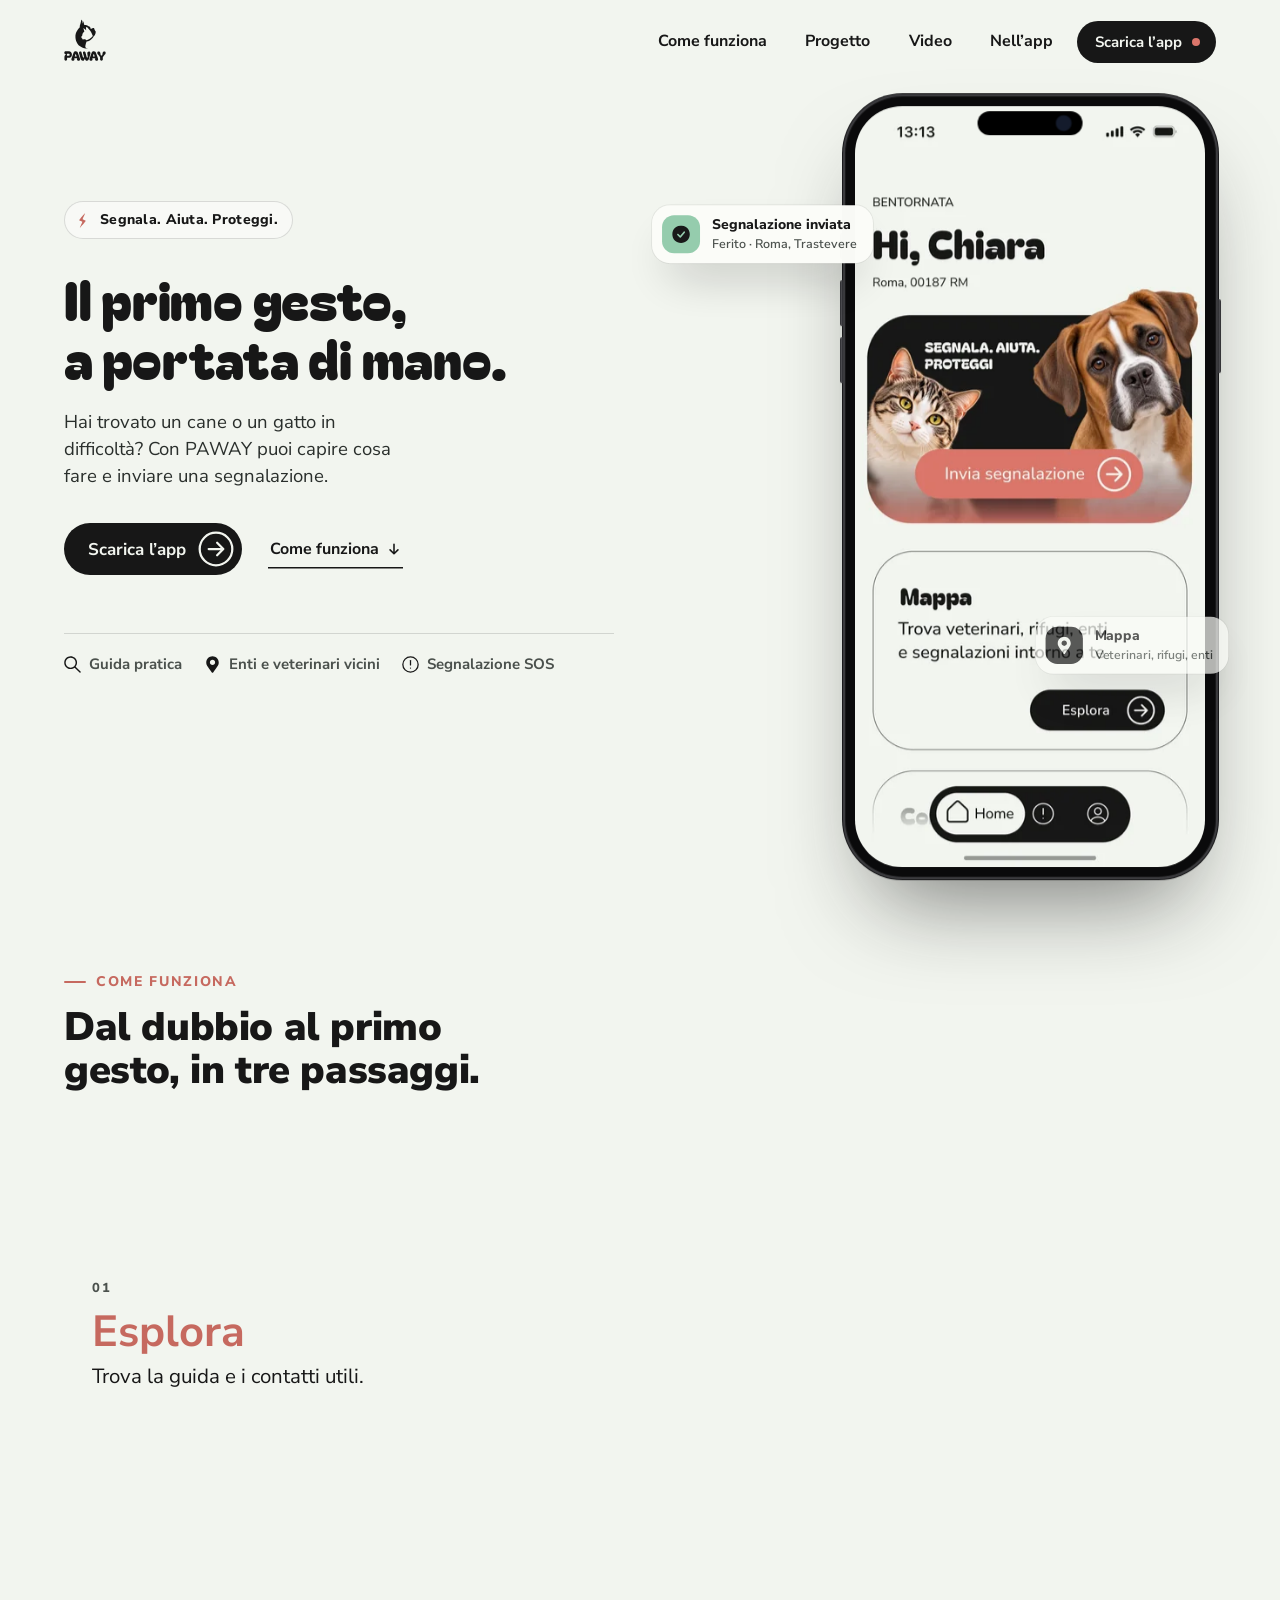
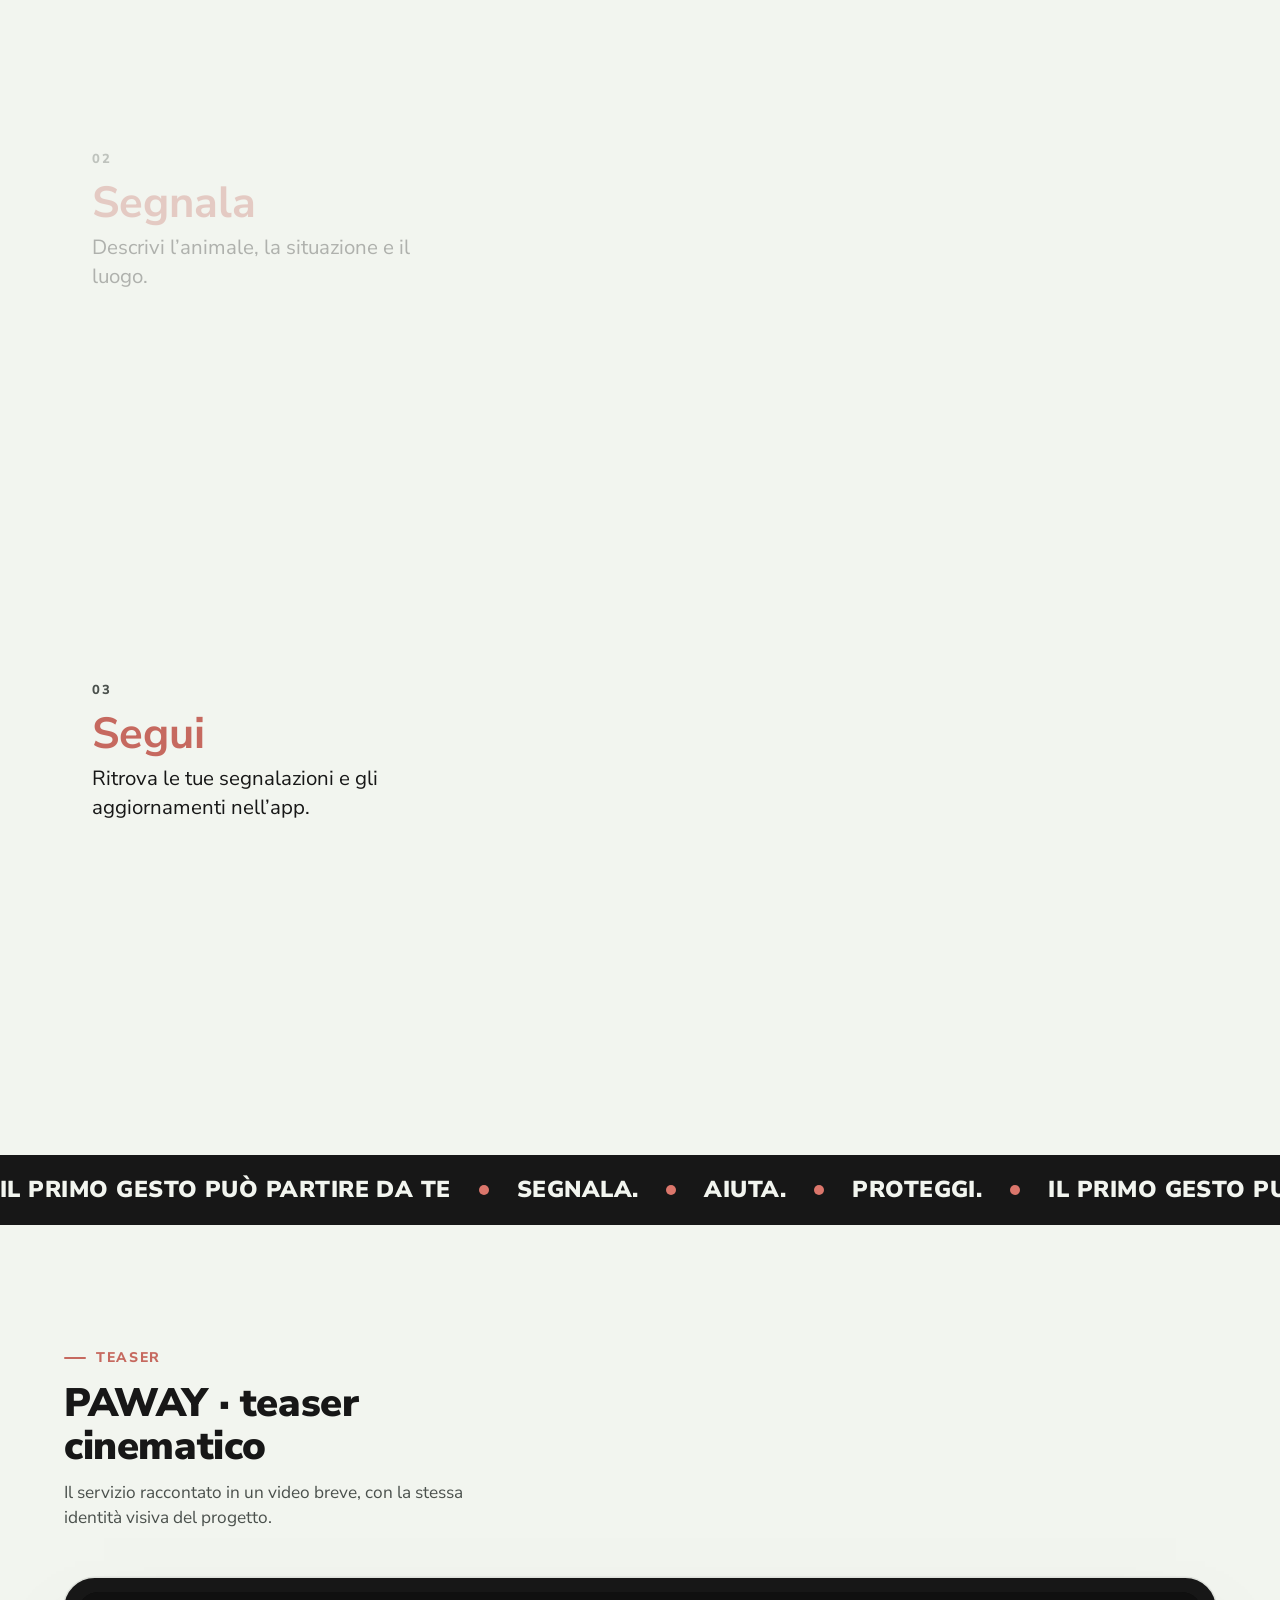
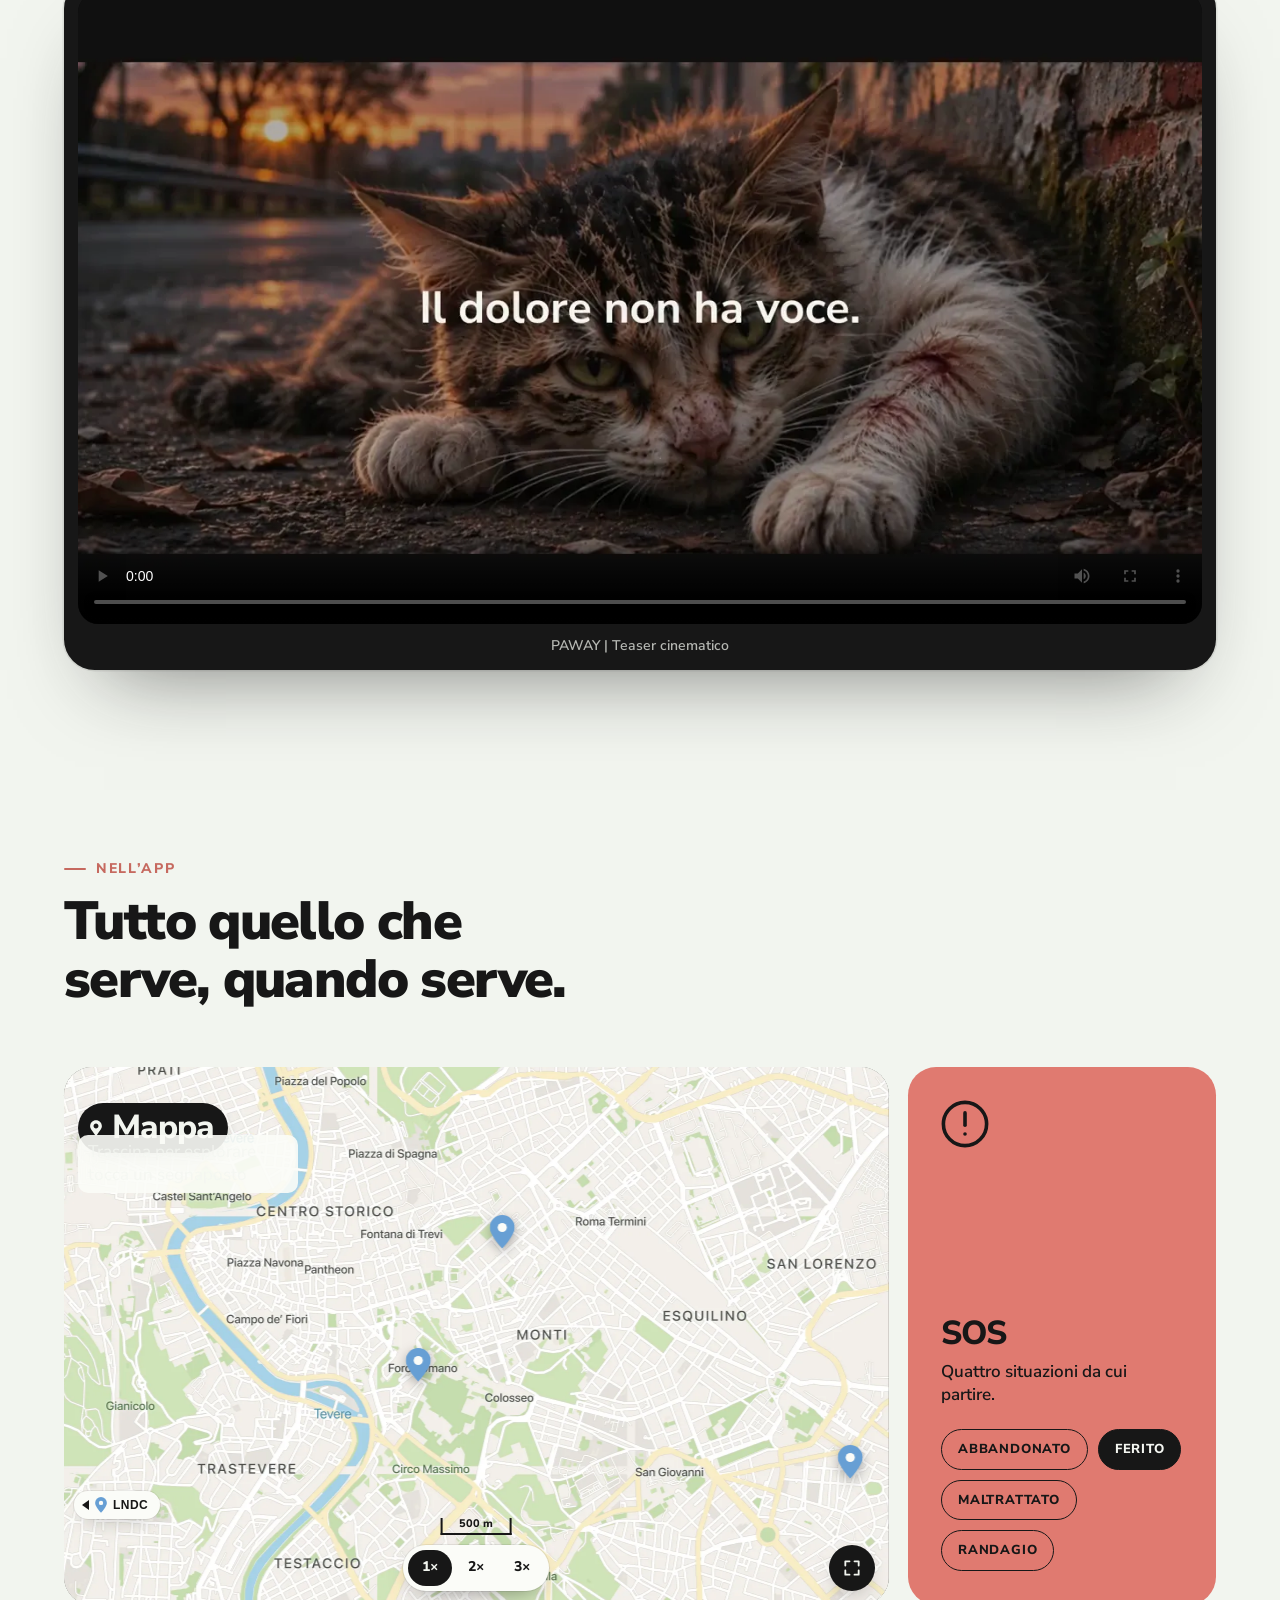
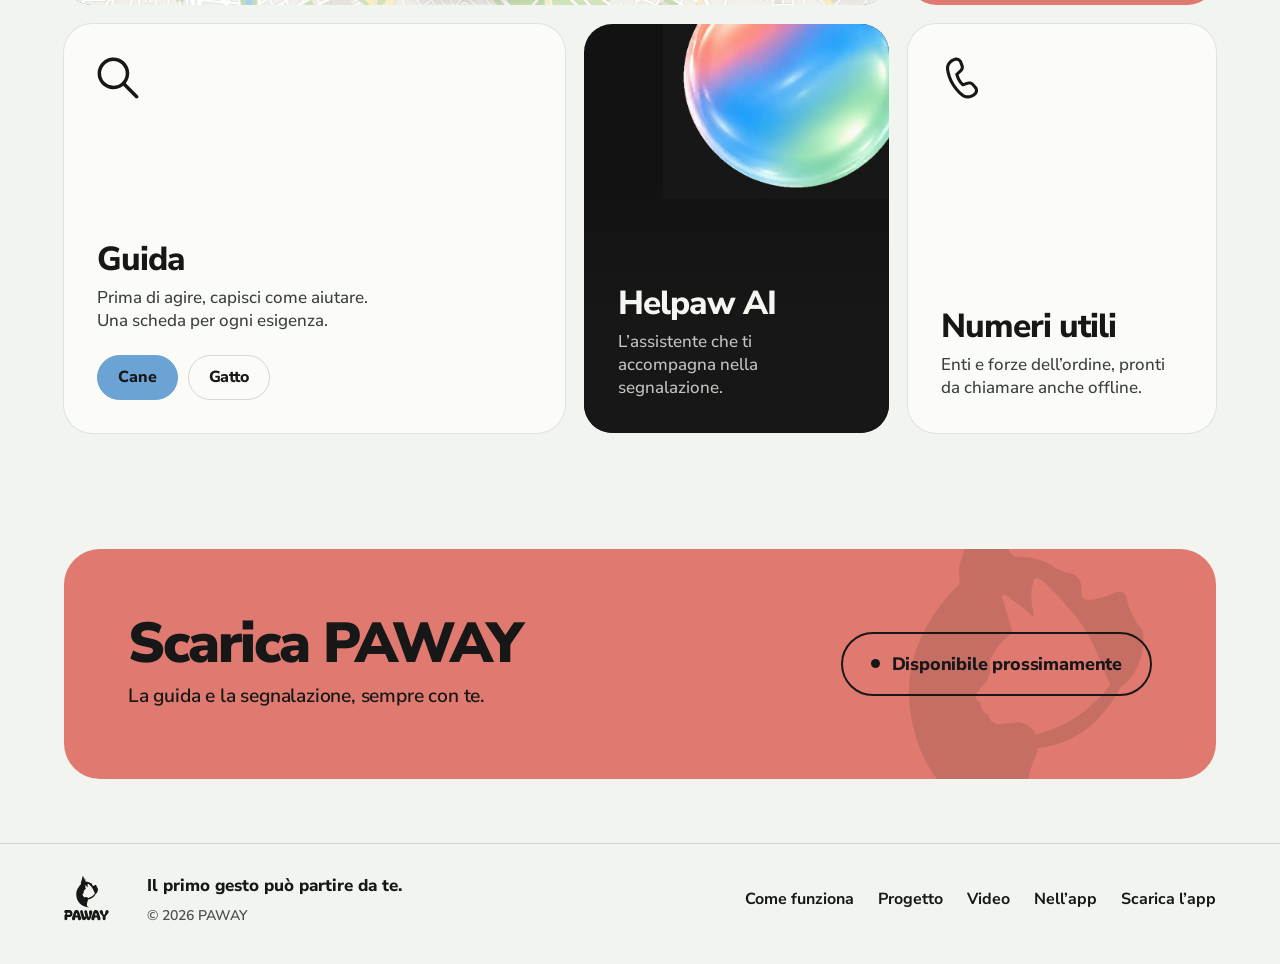
==== commit 911f8f9f: "Empty the Progetto page Remove the design system, screens, and process so the page is blank for now." ====
--- a/paway/index.html
+++ b/paway/index.html
@@ -9,7 +9,7 @@
   <link rel="icon" href="assets/favicon.svg" type="image/svg+xml" />
   <link rel="preload" href="assets/fonts/bagel-fat-one-latin-400.woff2" as="font" type="font/woff2" crossorigin />
   <link rel="preload" href="assets/fonts/nunito-sans-latin.woff2" as="font" type="font/woff2" crossorigin />
-  <link rel="stylesheet" href="css/style.css?v=14" />
+  <link rel="stylesheet" href="css/style.css?v=15" />
   <script>
     /* Decide prima del primo disegno se la pagina userà la scena con il telefono fisso e l’ingresso animato */
     (function () {
--- a/paway/css/style.css
+++ b/paway/css/style.css
@@ -482,229 +482,6 @@
 .band__track i { width: 10px; height: 10px; border-radius: 50%; background: var(--coral); flex: none; }
 .has-motion .band__track { animation: band 34s linear infinite; }
 @keyframes band { to { transform: translateX(-50%); } }
-
-/* ── Pagina Progetto: sistema, schermate, percorso ── */
-.deck { padding-top: clamp(28px, 6vw, 72px); }
-.deck__in,
-.system__in,
-.screens__in {
-  width: 100%;
-  max-width: calc(var(--max) + var(--gutter) * 2);
-  margin-inline: auto;
-  padding-inline: var(--gutter);
-}
-.deck h1 {
-  margin-top: 14px;
-  max-width: 12ch;
-  font-weight: 900;
-  font-size: clamp(40px, 5vw, 72px);
-  line-height: 0.98;
-  letter-spacing: -0.035em;
-}
-.deck__lead {
-  margin-top: 16px;
-  max-width: 36ch;
-  font-size: clamp(18px, 1.5vw, 22px);
-  line-height: 1.4;
-}
-.deck__nav {
-  display: flex;
-  flex-wrap: wrap;
-  gap: 10px;
-  margin-top: clamp(24px, 3vw, 36px);
-}
-.deck__nav a {
-  padding: 10px 16px;
-  border: 1.5px solid var(--line);
-  border-radius: var(--radius-pill);
-  background: var(--card);
-  font-size: 15px;
-  font-weight: 800;
-  text-decoration: none;
-}
-.deck__nav a:hover { border-color: var(--ink); }
-.system, .screens { padding-top: clamp(72px, 9vw, 120px); }
-.system h2, .screens h2 {
-  margin-top: 12px;
-  max-width: 16ch;
-  font-weight: 900;
-  font-size: clamp(32px, 3.6vw, 52px);
-  line-height: 1.02;
-  letter-spacing: -0.03em;
-}
-.system__label {
-  margin: clamp(36px, 4vw, 52px) 0 16px;
-  font-size: 13px;
-  font-weight: 800;
-  letter-spacing: 0.14em;
-  text-transform: uppercase;
-  color: var(--muted);
-}
-.swatches {
-  display: grid;
-  grid-template-columns: repeat(7, minmax(0, 1fr));
-  gap: 12px;
-}
-.swatches li {
-  display: flex;
-  flex-direction: column;
-  justify-content: flex-end;
-  min-height: 148px;
-  padding: 14px;
-  border-radius: 22px;
-  background: var(--swatch);
-  box-shadow: inset 0 0 0 1px rgba(23, 23, 23, 0.08);
-}
-.swatches span { font-weight: 800; font-size: 15px; }
-.swatches small { margin-top: 2px; font-size: 12px; font-weight: 700; letter-spacing: 0.04em; }
-.swatches .is-ink { color: var(--bg); }
-.types { display: grid; grid-template-columns: 1fr 1.2fr; gap: 16px; }
-.types article {
-  padding: clamp(22px, 2.4vw, 32px);
-  border-radius: 28px;
-  background: var(--card);
-  box-shadow: inset 0 0 0 1px var(--line);
-}
-.types__face {
-  font-weight: 800;
-  font-size: clamp(28px, 3vw, 44px);
-  line-height: 1.05;
-  letter-spacing: -0.03em;
-}
-.types__face--display {
-  font-family: var(--display);
-  font-weight: 400;
-  font-size: clamp(36px, 4vw, 56px);
-  letter-spacing: 0;
-}
-.types__meta { margin-top: 12px; font-size: 15px; font-weight: 700; color: var(--muted); }
-.glyphs {
-  display: grid;
-  grid-template-columns: repeat(8, minmax(0, 1fr));
-  gap: 12px;
-}
-.glyphs li {
-  display: grid;
-  justify-items: center;
-  gap: 10px;
-  padding: 18px 8px 14px;
-  border-radius: 22px;
-  background: var(--card);
-  box-shadow: inset 0 0 0 1px var(--line);
-  font-size: 13px;
-  font-weight: 800;
-}
-.glyphs__ico { width: 32px; height: 32px; }
-.parts { display: grid; grid-template-columns: 1.1fr 1.2fr 0.8fr; gap: 16px; }
-.parts__card {
-  display: flex;
-  flex-direction: column;
-  align-items: flex-start;
-  justify-content: space-between;
-  gap: 28px;
-  min-height: 220px;
-  padding: clamp(22px, 2.4vw, 32px);
-  border-radius: 28px;
-  background: var(--card);
-  box-shadow: inset 0 0 0 1px var(--line);
-}
-.parts__card p { max-width: 24ch; font-size: 16px; font-weight: 650; color: var(--muted); }
-.parts__card--coral { background: var(--coral); box-shadow: none; }
-.parts__card--coral p { color: var(--ink); }
-.screens__grid {
-  display: grid;
-  grid-template-columns: repeat(5, minmax(0, 1fr));
-  gap: clamp(14px, 1.6vw, 22px);
-  margin-top: clamp(28px, 4vw, 48px);
-}
-.screens__grid li { display: grid; gap: 12px; align-content: start; }
-.screens__grid img {
-  width: 100%;
-  border: 6px solid #0a0a0b;
-  border-radius: 28px;
-  background: #0a0a0b;
-  box-shadow: 0 0 0 1.5px #3b3b3e;
-}
-.screens__grid h3 { font-size: 20px; font-weight: 800; letter-spacing: -0.02em; }
-.screens__grid p { font-size: 15px; line-height: 1.35; color: var(--muted); }
-@media (max-width: 1023px) {
-  .swatches { grid-template-columns: repeat(4, minmax(0, 1fr)); }
-  .glyphs { grid-template-columns: repeat(4, minmax(0, 1fr)); }
-  .types, .parts, .screens__grid { grid-template-columns: 1fr 1fr; }
-}
-@media (max-width: 760px) {
-  .swatches, .glyphs, .types, .parts, .screens__grid { grid-template-columns: 1fr 1fr; }
-  .parts { grid-template-columns: 1fr; }
-}
-
-/* ── Progetto: tutto il processo, visibile insieme ── */
-.process {
-  padding-block: clamp(28px, 5vw, 64px) clamp(72px, 9vw, 120px);
-}
-.process__head,
-.process__list {
-  width: 100%;
-  max-width: calc(var(--max) + var(--gutter) * 2);
-  margin-inline: auto;
-  padding-inline: var(--gutter);
-}
-.process__head h2 {
-  margin-top: 14px;
-  max-width: 14ch;
-  font-weight: 900;
-  font-size: clamp(34px, 4vw, 60px);
-  line-height: 1.02;
-  letter-spacing: -0.03em;
-}
-.process__lead {
-  margin-top: 14px;
-  max-width: 42ch;
-  font-size: clamp(18px, 1.4vw, 22px);
-  line-height: 1.4;
-  color: #2a2f2c;
-}
-.process__list {
-  margin-top: clamp(36px, 5vw, 64px);
-  display: grid;
-  gap: 0;
-}
-.process__item {
-  display: grid;
-  grid-template-columns: clamp(92px, 9vw, 128px) minmax(0, 1fr);
-  gap: clamp(20px, 3vw, 40px);
-  align-items: center;
-  padding-block: clamp(22px, 3vw, 36px);
-  border-top: 1.5px solid var(--line);
-}
-.process__item:last-child { border-bottom: 1.5px solid var(--line); }
-.process__shot {
-  width: 100%;
-  border: 5px solid #0a0a0b;
-  border-radius: 22px;
-  background: #0a0a0b;
-  box-shadow: 0 0 0 1.5px #3b3b3e;
-}
-.process__num {
-  display: block;
-  margin-bottom: 8px;
-  font-size: 13px;
-  font-weight: 800;
-  letter-spacing: 0.14em;
-  color: var(--coral-text);
-}
-.process__item h3 {
-  font-weight: 800;
-  font-size: clamp(28px, 2.8vw, 44px);
-  line-height: 1.05;
-  letter-spacing: -0.03em;
-}
-.process__item p {
-  margin-top: 8px;
-  max-width: 36ch;
-  font-size: clamp(17px, 1.3vw, 20px);
-  line-height: 1.4;
-  color: #2a2f2c;
-}
 
 /* ── Video di presentazione ── */
 .film {
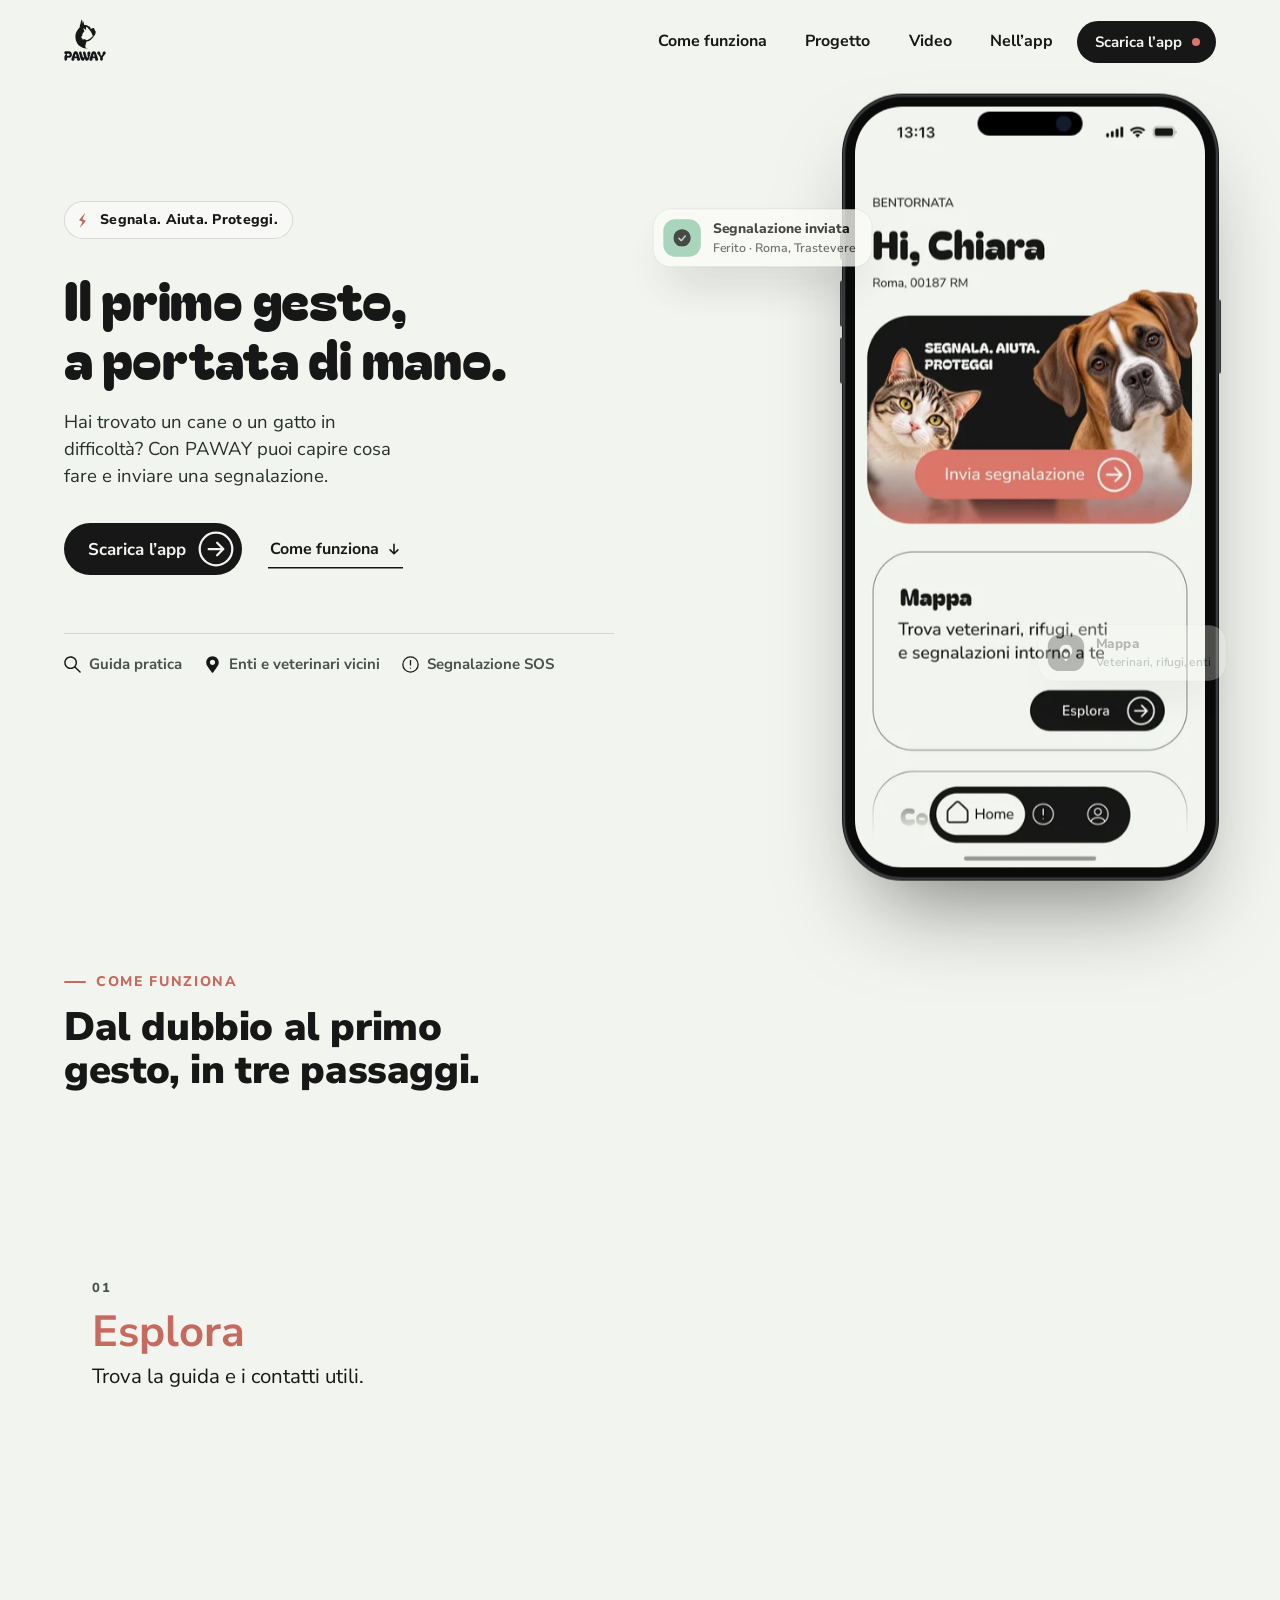
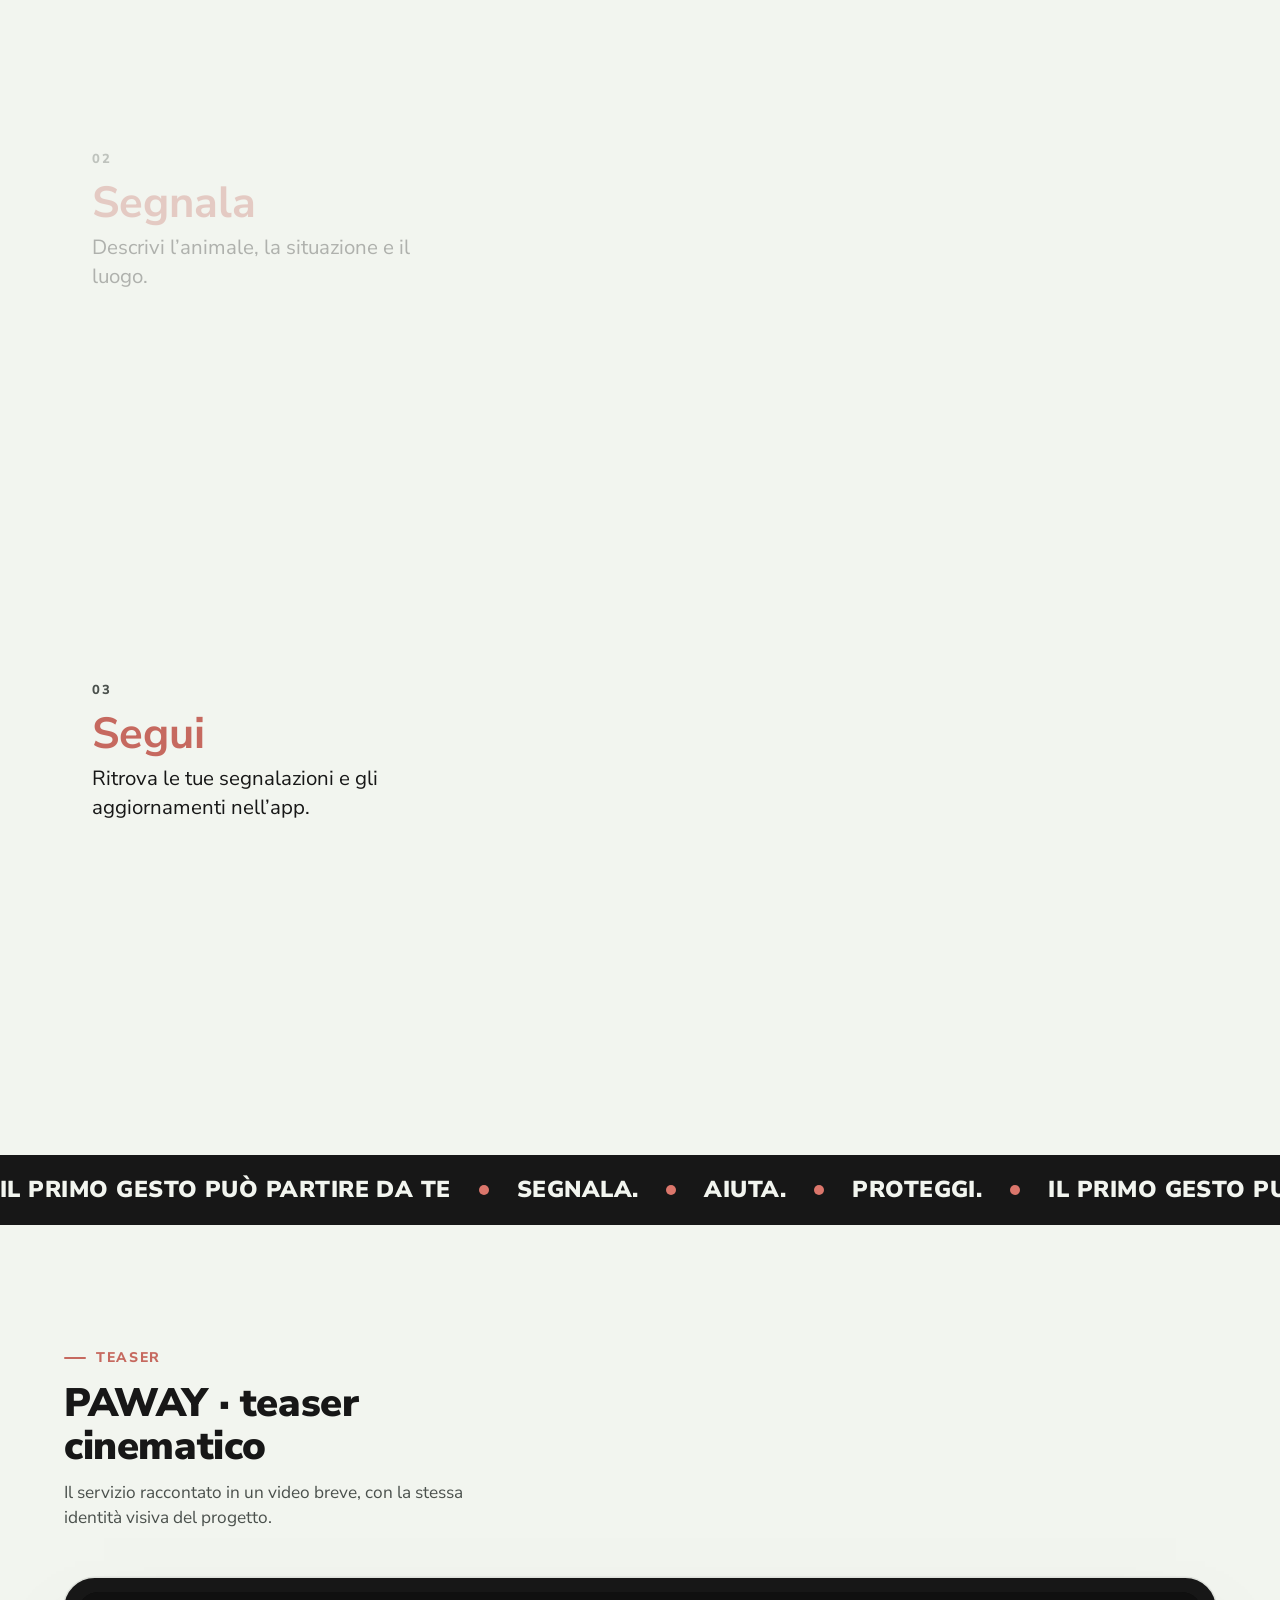
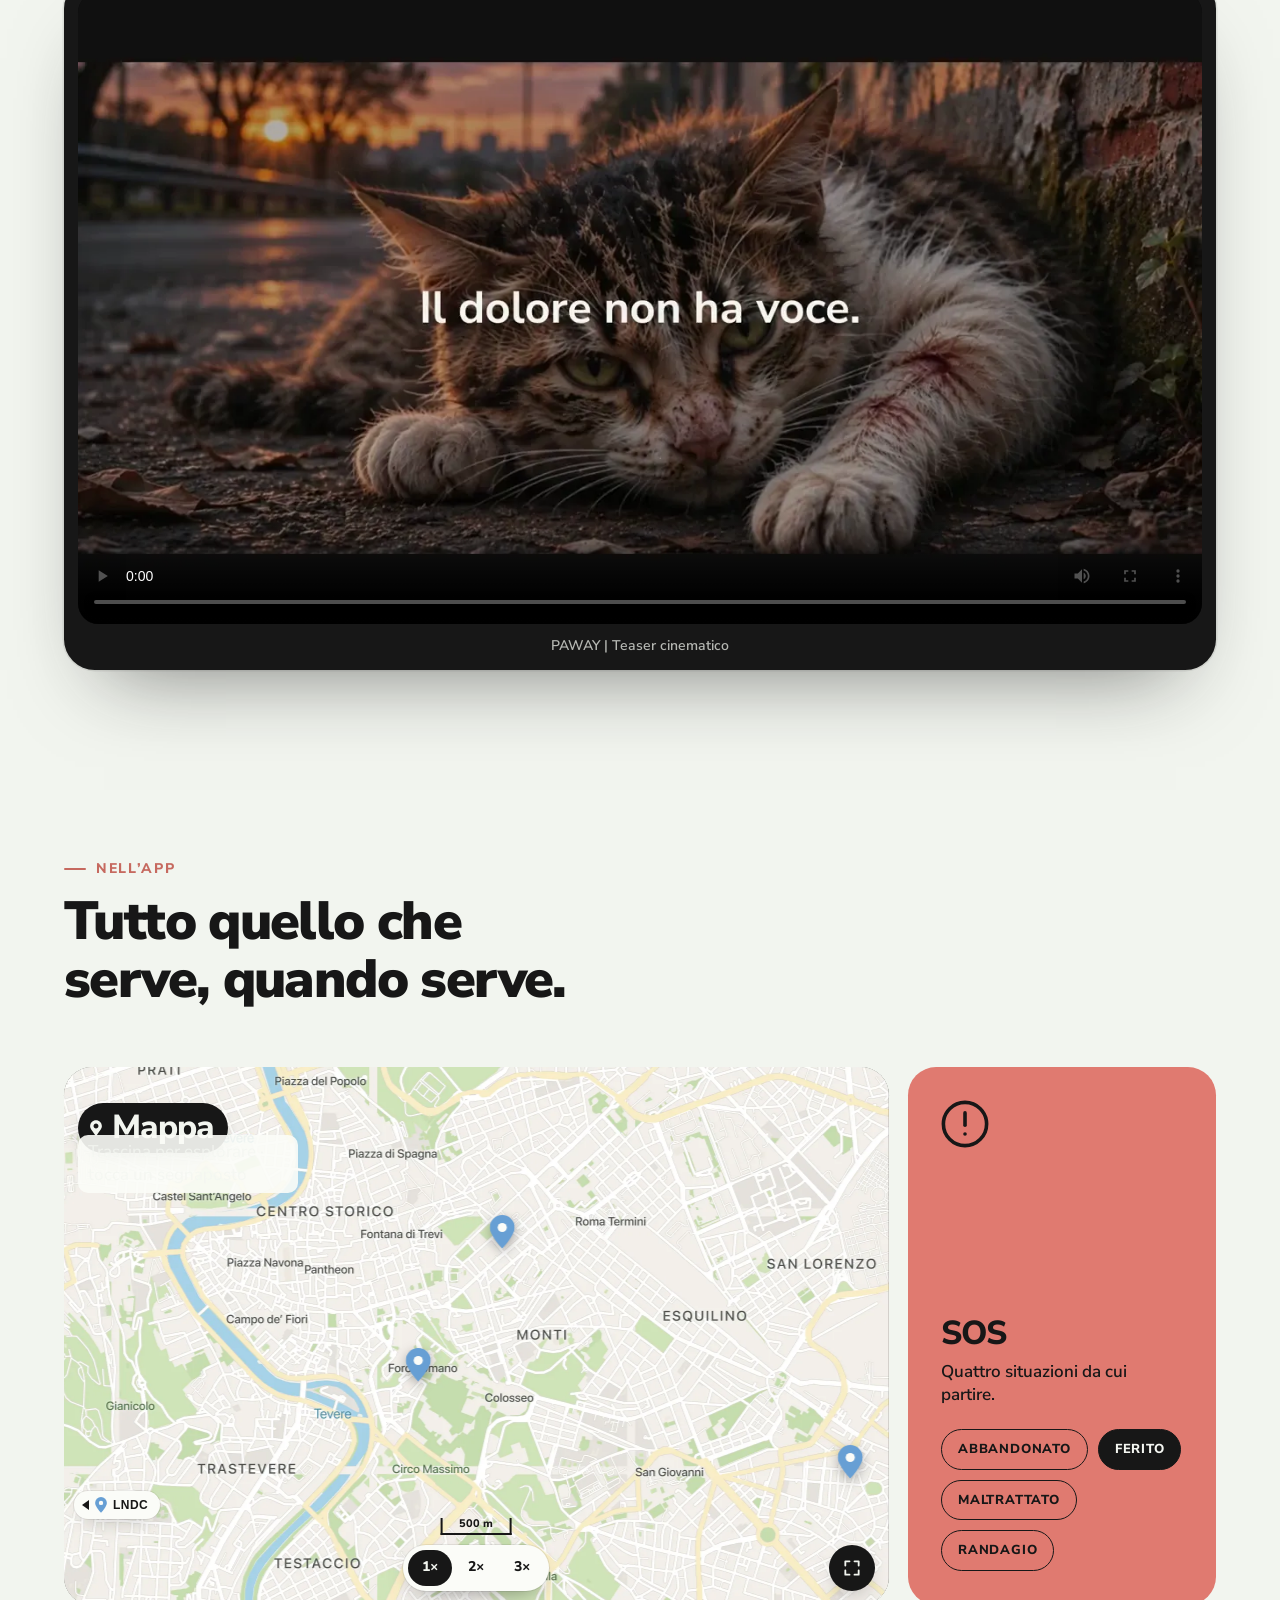
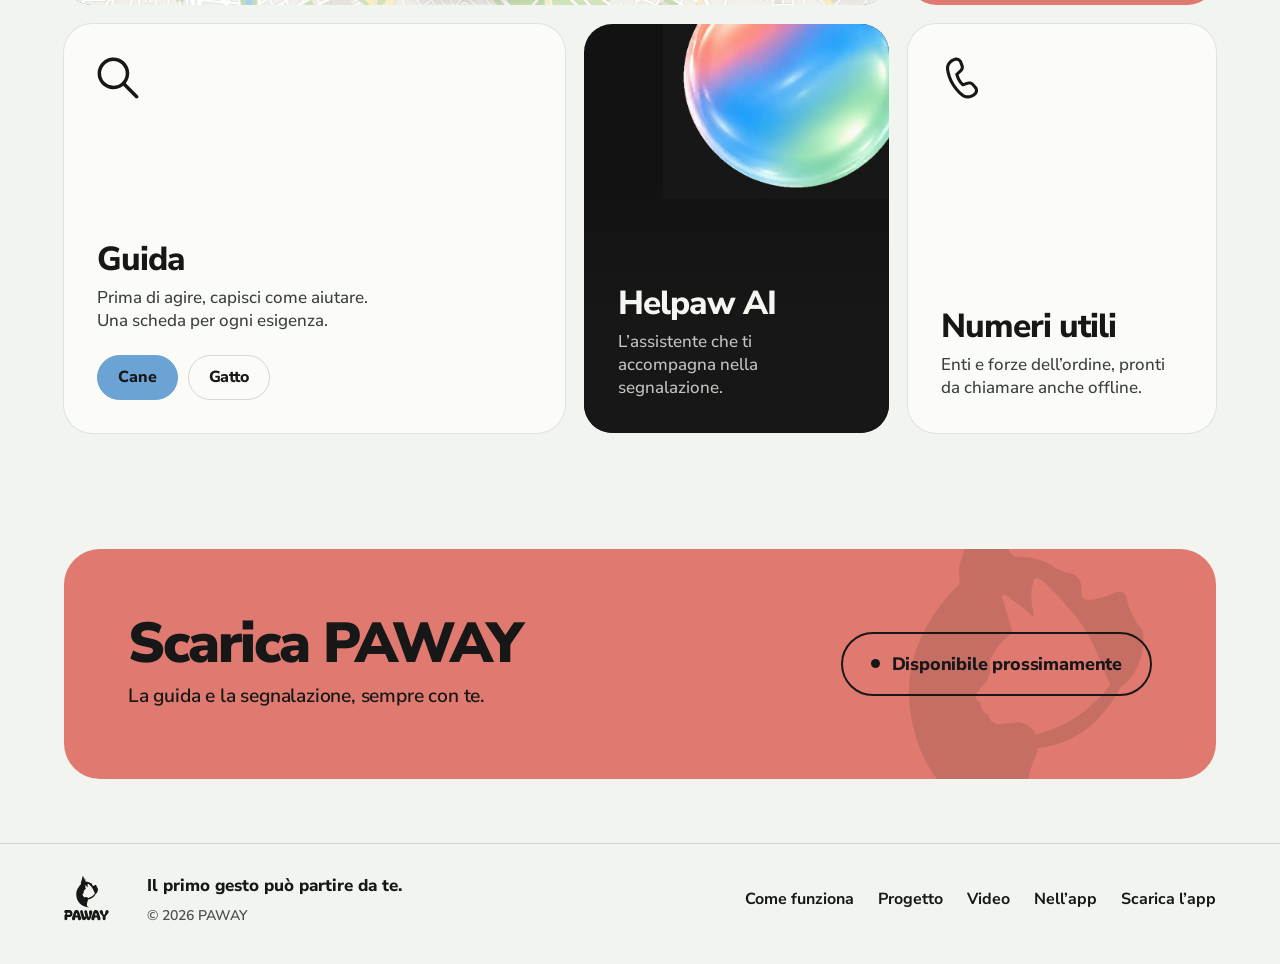
==== commit 61b3d5ee: "Lay out the PAWAY project portfolio Present the research, people, visual system and prototype record" ====
--- a/paway/index.html
+++ b/paway/index.html
@@ -9,7 +9,7 @@
   <link rel="icon" href="assets/favicon.svg" type="image/svg+xml" />
   <link rel="preload" href="assets/fonts/bagel-fat-one-latin-400.woff2" as="font" type="font/woff2" crossorigin />
   <link rel="preload" href="assets/fonts/nunito-sans-latin.woff2" as="font" type="font/woff2" crossorigin />
-  <link rel="stylesheet" href="css/style.css?v=15" />
+  <link rel="stylesheet" href="css/style.css?v=16" />
   <script>
     /* Decide prima del primo disegno se la pagina userà la scena con il telefono fisso e l’ingresso animato */
     (function () {
--- a/paway/css/style.css
+++ b/paway/css/style.css
@@ -1084,3 +1084,224 @@
   }
   .footer__nav { flex-wrap: wrap; gap: 14px 20px; }
 }
+
+/* ── Portfolio progetto ── */
+.visually-hidden {
+  position: absolute;
+  width: 1px;
+  height: 1px;
+  padding: 0;
+  margin: -1px;
+  overflow: hidden;
+  clip: rect(0, 0, 0, 0);
+  white-space: nowrap;
+  border: 0;
+}
+.case-wrap {
+  width: 100%;
+  max-width: calc(var(--max) + var(--gutter) * 2);
+  margin-inline: auto;
+  padding-inline: var(--gutter);
+}
+.case-hero { padding-top: clamp(36px, 6vw, 80px); }
+.case-hero h1 {
+  margin-top: 10px;
+  font-family: var(--display);
+  font-weight: 400;
+  font-size: clamp(72px, 12vw, 148px);
+  line-height: 0.86;
+  letter-spacing: -0.02em;
+}
+.case-hero__lead {
+  max-width: 28ch;
+  margin-top: 18px;
+  font-size: clamp(18px, 1.6vw, 22px);
+  line-height: 1.4;
+}
+.case-nav {
+  display: flex;
+  gap: 8px;
+  margin-top: clamp(28px, 4vw, 44px);
+  overflow-x: auto;
+  padding-bottom: 4px;
+}
+.case-nav a {
+  flex: none;
+  padding: 10px 16px;
+  border: 1.5px solid var(--line);
+  border-radius: var(--radius-pill);
+  background: var(--card);
+  font-size: 15px;
+  font-weight: 800;
+  text-decoration: none;
+}
+.case-nav a:hover { border-color: var(--ink); }
+.case-statement,
+.case-block,
+.case-motion,
+.case-flows { padding-top: clamp(72px, 10vw, 128px); }
+.case-statement h2,
+.case-block > .case-wrap > h2,
+.case-flows > .case-wrap > h2 {
+  max-width: 18ch;
+  font-weight: 800;
+  font-size: clamp(34px, 4.4vw, 64px);
+  line-height: 1.02;
+  letter-spacing: -0.035em;
+}
+.case-lead {
+  max-width: 42ch;
+  margin-top: 14px;
+  font-size: clamp(18px, 1.5vw, 22px);
+  line-height: 1.4;
+}
+.case-mark {
+  margin-top: clamp(28px, 4vw, 48px);
+  font-family: var(--display);
+  font-size: clamp(40px, 5vw, 72px);
+  line-height: 0.95;
+  letter-spacing: 0.01em;
+}
+.case-stats {
+  display: grid;
+  grid-template-columns: repeat(3, minmax(0, 1fr));
+  gap: clamp(16px, 2vw, 28px);
+  margin-top: clamp(28px, 4vw, 48px);
+}
+.case-stats li {
+  display: flex;
+  flex-direction: column;
+  min-height: 100%;
+  padding: clamp(18px, 2vw, 28px);
+  border-radius: 28px;
+  background: var(--card);
+  box-shadow: inset 0 0 0 1px var(--line);
+}
+.case-stats__n {
+  font-weight: 800;
+  font-size: clamp(48px, 5vw, 72px);
+  line-height: 0.9;
+  letter-spacing: -0.04em;
+}
+.case-stats h3 {
+  margin-top: 14px;
+  font-size: clamp(20px, 1.6vw, 26px);
+  line-height: 1.15;
+  letter-spacing: -0.02em;
+}
+.case-stats li > p:not(.case-stats__n) {
+  margin-top: 10px;
+  font-size: 16px;
+  line-height: 1.4;
+}
+.case-stats blockquote {
+  margin-top: auto;
+  padding-top: 22px;
+  font-size: 16px;
+  line-height: 1.35;
+}
+.case-stats blockquote span {
+  display: block;
+  margin-bottom: 8px;
+  font-size: 12px;
+  font-weight: 800;
+  letter-spacing: 0.12em;
+  text-transform: uppercase;
+  color: var(--muted);
+}
+.case-board { margin-top: clamp(22px, 3vw, 36px); }
+.case-board img {
+  width: 100%;
+  height: auto;
+  border-radius: 28px;
+  background: #e7ece3;
+}
+.case-motion__logo,
+.case-motion__ai { text-align: left; }
+.case-motion video {
+  display: block;
+  width: min(100%, 760px);
+  margin-top: 8px;
+  border-radius: 32px;
+  background: var(--bg);
+}
+.case-motion__ai video { width: min(100%, 1100px); }
+.flow {
+  display: grid;
+  grid-template-columns: minmax(0, 1fr) minmax(220px, 380px);
+  gap: clamp(24px, 5vw, 80px);
+  align-items: end;
+  width: 100%;
+  max-width: calc(var(--max) + var(--gutter) * 2);
+  margin-inline: auto;
+  padding: clamp(48px, 7vw, 88px) var(--gutter) 0;
+}
+.flow__name {
+  font-weight: 800;
+  font-size: clamp(32px, 4vw, 56px);
+  line-height: 1.02;
+  letter-spacing: -0.035em;
+}
+.flow video {
+  width: 100%;
+  border-radius: 36px;
+  background: #e7ece3;
+}
+.case-colors {
+  display: grid;
+  grid-template-columns: repeat(6, minmax(0, 1fr));
+  gap: 12px;
+  margin-top: clamp(28px, 4vw, 40px);
+}
+.case-colors li {
+  display: flex;
+  flex-direction: column;
+  justify-content: flex-end;
+  min-height: 220px;
+  padding: 16px;
+  border-radius: 28px;
+  background: var(--c);
+  color: #f2f5ef;
+  box-shadow: inset 0 0 0 1px rgba(23, 23, 23, 0.08);
+}
+.case-colors strong { font-size: 18px; }
+.case-colors span, .case-colors small { font-size: 13px; font-weight: 700; }
+.case-colors .is-grad {
+  background: linear-gradient(180deg, #679fd4 0%, #94ccad 48%, #db766b 100%);
+  color: #171717;
+}
+.case-type {
+  display: grid;
+  grid-template-columns: 0.8fr 1.2fr;
+  gap: 16px;
+  margin-top: clamp(16px, 2vw, 24px);
+}
+.case-type article {
+  padding: clamp(22px, 3vw, 36px);
+  border-radius: 28px;
+  background: var(--card);
+  box-shadow: inset 0 0 0 1px var(--line);
+}
+.case-type__face {
+  font-weight: 800;
+  font-size: clamp(72px, 8vw, 120px);
+  line-height: 0.85;
+  letter-spacing: -0.04em;
+}
+.case-type__face--display {
+  font-family: var(--display);
+  font-weight: 400;
+  letter-spacing: 0;
+}
+.case-type h3 { margin-top: 12px; font-size: 22px; }
+.case-type p { margin-top: 6px; max-width: 36ch; color: var(--muted); }
+@media (max-width: 1023px) {
+  .case-stats, .case-colors { grid-template-columns: 1fr 1fr; }
+  .case-type { grid-template-columns: 1fr; }
+  .case-colors li:last-child { grid-column: 1 / -1; }
+}
+@media (max-width: 760px) {
+  .case-stats { grid-template-columns: 1fr; }
+  .flow { grid-template-columns: 1fr; align-items: start; }
+  .flow video { max-width: 320px; }
+}
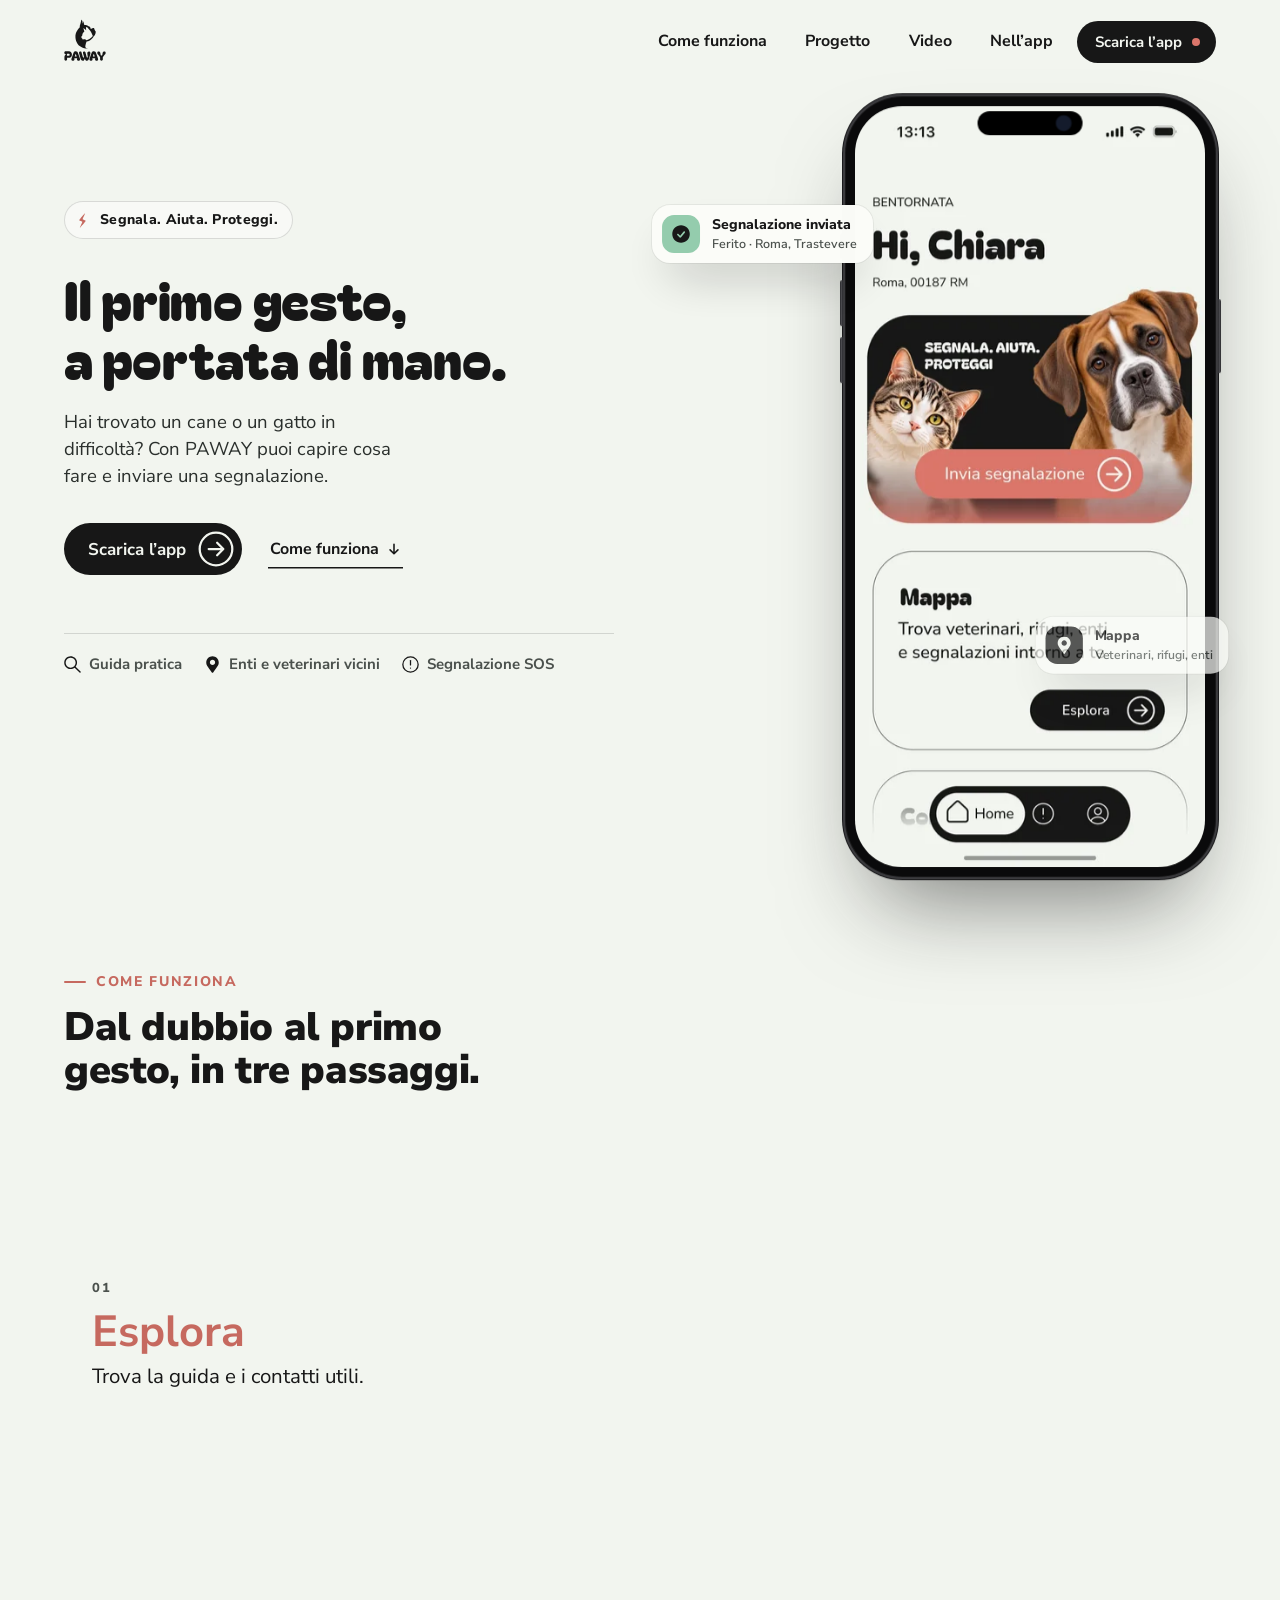
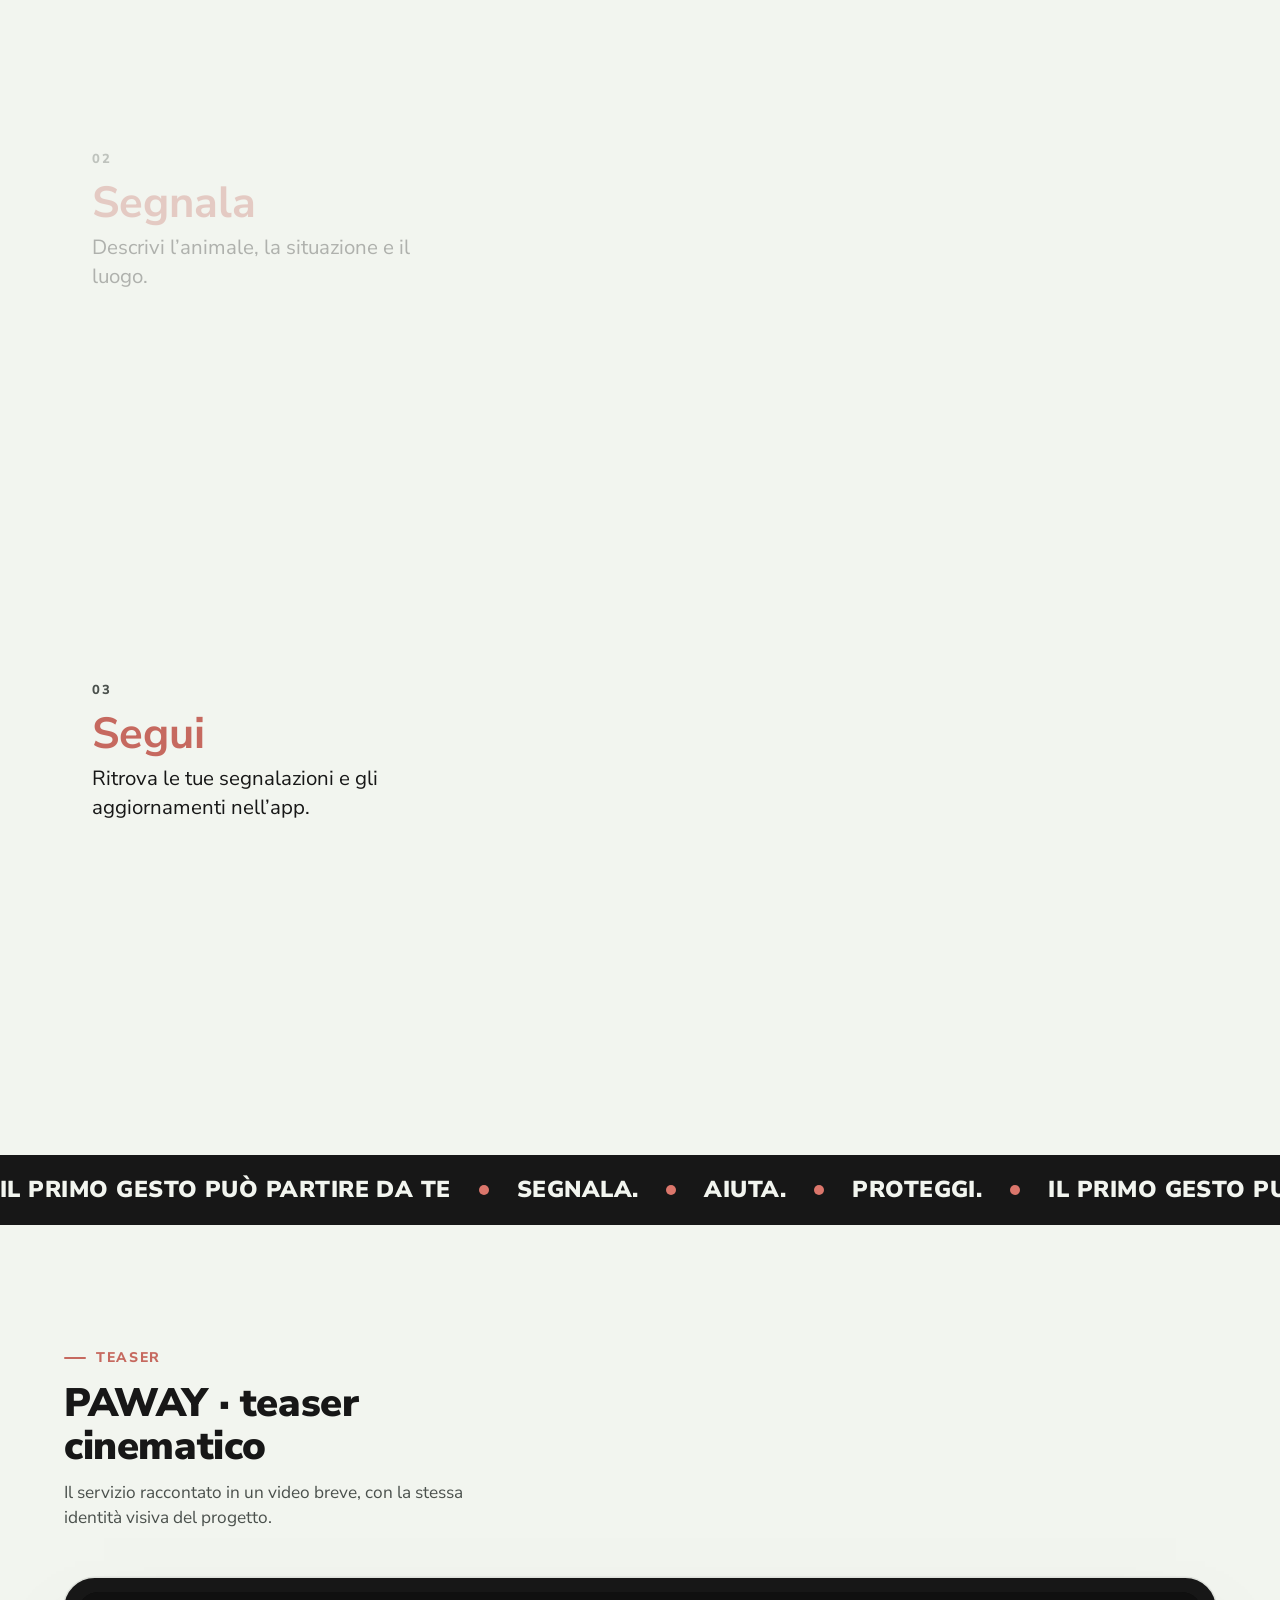
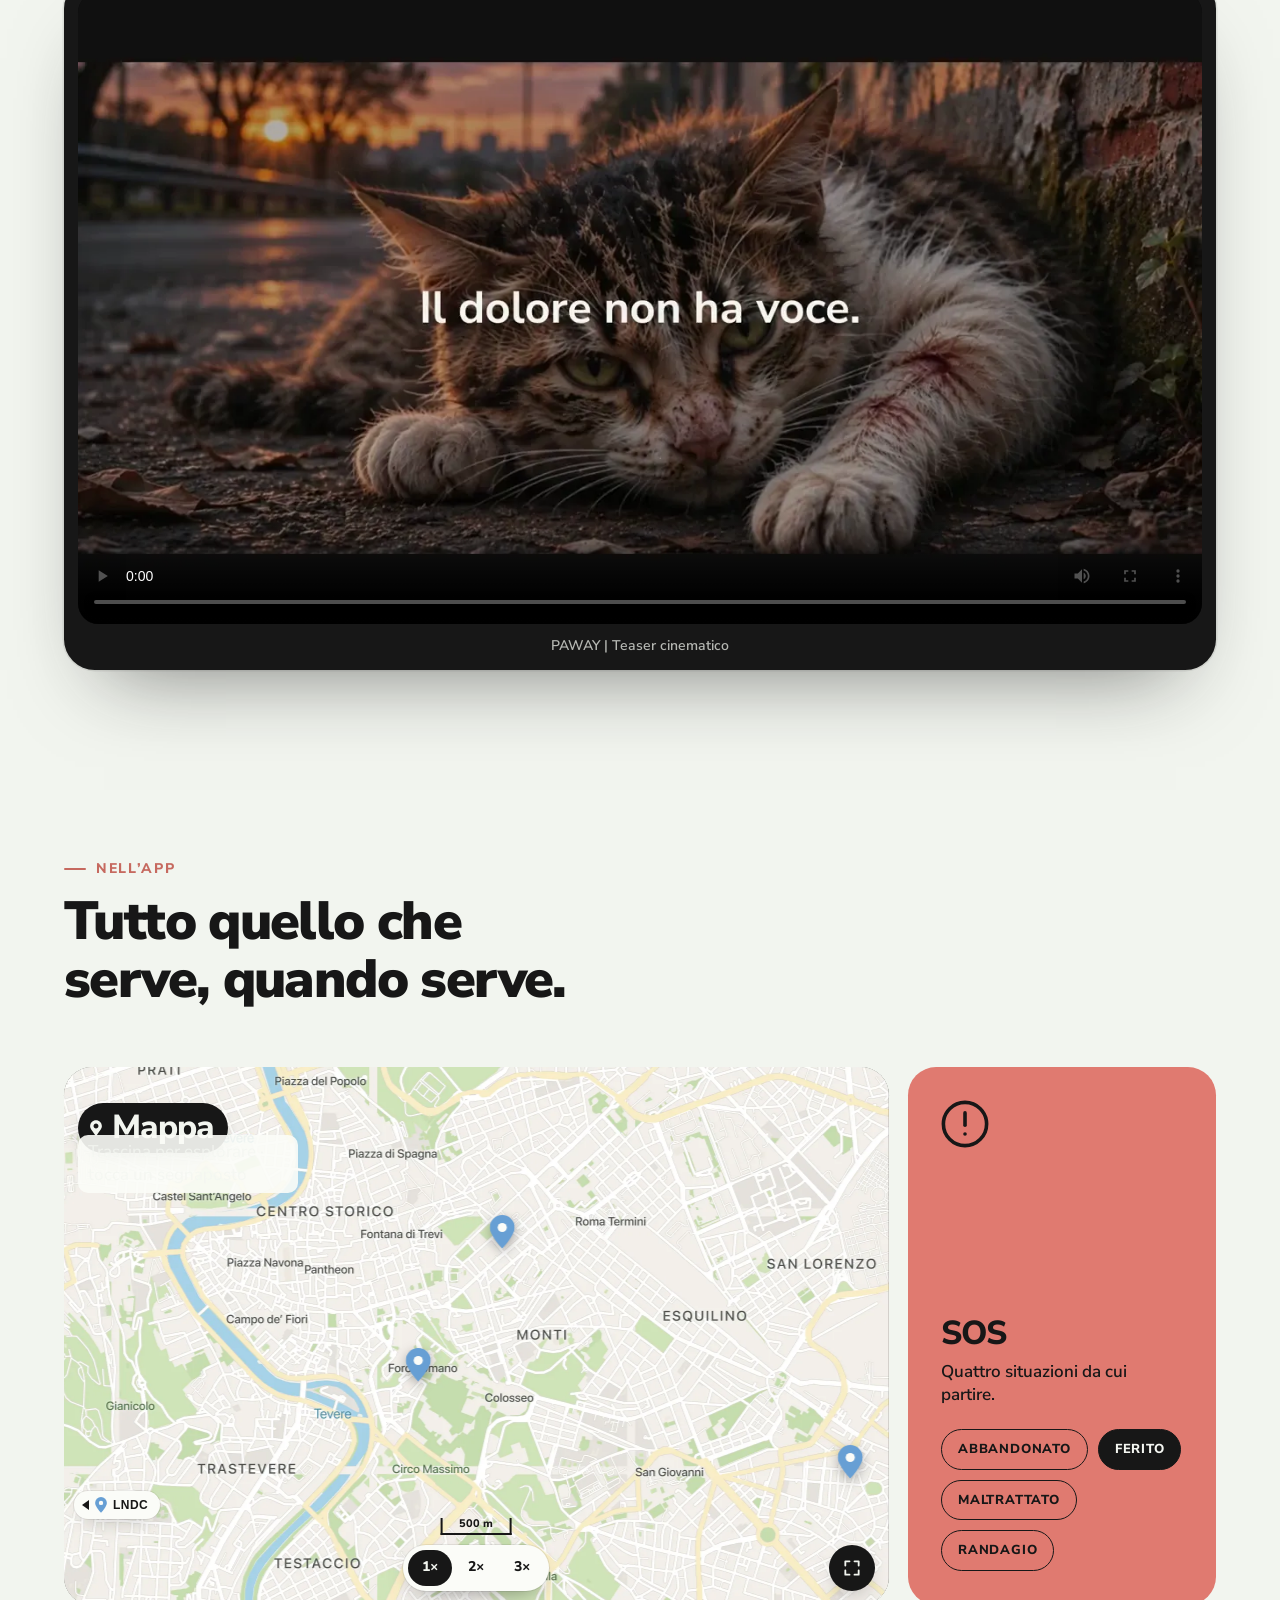
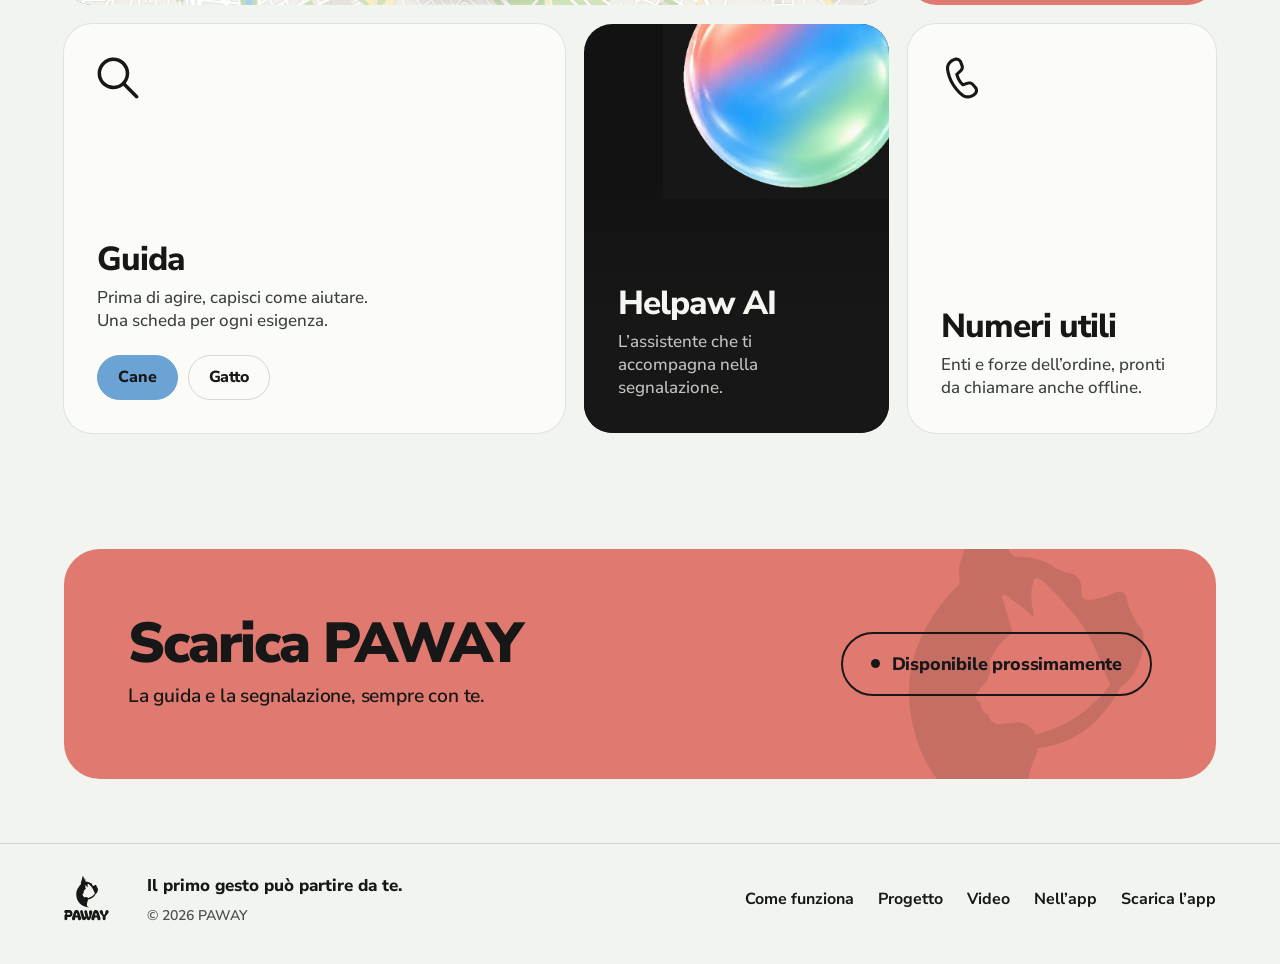
==== commit 6ac41f4a: "Follow the PAWAY slides on the project page Show each frame at 16:9, in file order, and keep the log" ====
--- a/paway/index.html
+++ b/paway/index.html
@@ -9,7 +9,7 @@
   <link rel="icon" href="assets/favicon.svg" type="image/svg+xml" />
   <link rel="preload" href="assets/fonts/bagel-fat-one-latin-400.woff2" as="font" type="font/woff2" crossorigin />
   <link rel="preload" href="assets/fonts/nunito-sans-latin.woff2" as="font" type="font/woff2" crossorigin />
-  <link rel="stylesheet" href="css/style.css?v=16" />
+  <link rel="stylesheet" href="css/style.css?v=17" />
   <script>
     /* Decide prima del primo disegno se la pagina userà la scena con il telefono fisso e l’ingresso animato */
     (function () {
--- a/paway/css/style.css
+++ b/paway/css/style.css
@@ -1085,7 +1085,7 @@
   .footer__nav { flex-wrap: wrap; gap: 14px 20px; }
 }
 
-/* ── Portfolio progetto ── */
+/* ── Portfolio: le slide, nell’ordine del file ── */
 .visually-hidden {
   position: absolute;
   width: 1px;
@@ -1097,211 +1097,47 @@
   white-space: nowrap;
   border: 0;
 }
-.case-wrap {
-  width: 100%;
-  max-width: calc(var(--max) + var(--gutter) * 2);
-  margin-inline: auto;
-  padding-inline: var(--gutter);
-}
-.case-hero { padding-top: clamp(36px, 6vw, 80px); }
-.case-hero h1 {
-  margin-top: 10px;
-  font-family: var(--display);
-  font-weight: 400;
-  font-size: clamp(72px, 12vw, 148px);
-  line-height: 0.86;
-  letter-spacing: -0.02em;
-}
-.case-hero__lead {
-  max-width: 28ch;
-  margin-top: 18px;
-  font-size: clamp(18px, 1.6vw, 22px);
-  line-height: 1.4;
-}
-.case-nav {
+.reel {
+  width: min(1280px, calc(100% - clamp(16px, 4vw, 72px) * 2));
+  margin: clamp(18px, 3vw, 36px) auto clamp(72px, 8vw, 110px);
+  display: grid;
+  gap: clamp(12px, 1.6vw, 20px);
+}
+.reel__nav {
   display: flex;
   gap: 8px;
-  margin-top: clamp(28px, 4vw, 44px);
   overflow-x: auto;
-  padding-bottom: 4px;
-}
-.case-nav a {
+  padding-bottom: 6px;
+  margin-bottom: 4px;
+}
+.reel__nav a {
   flex: none;
-  padding: 10px 16px;
-  border: 1.5px solid var(--line);
+  padding: 9px 14px;
   border-radius: var(--radius-pill);
   background: var(--card);
-  font-size: 15px;
+  box-shadow: inset 0 0 0 1.5px var(--line);
+  font-size: 14px;
   font-weight: 800;
   text-decoration: none;
 }
-.case-nav a:hover { border-color: var(--ink); }
-.case-statement,
-.case-block,
-.case-motion,
-.case-flows { padding-top: clamp(72px, 10vw, 128px); }
-.case-statement h2,
-.case-block > .case-wrap > h2,
-.case-flows > .case-wrap > h2 {
-  max-width: 18ch;
-  font-weight: 800;
-  font-size: clamp(34px, 4.4vw, 64px);
-  line-height: 1.02;
-  letter-spacing: -0.035em;
-}
-.case-lead {
-  max-width: 42ch;
-  margin-top: 14px;
-  font-size: clamp(18px, 1.5vw, 22px);
-  line-height: 1.4;
-}
-.case-mark {
-  margin-top: clamp(28px, 4vw, 48px);
-  font-family: var(--display);
-  font-size: clamp(40px, 5vw, 72px);
-  line-height: 0.95;
-  letter-spacing: 0.01em;
-}
-.case-stats {
-  display: grid;
-  grid-template-columns: repeat(3, minmax(0, 1fr));
-  gap: clamp(16px, 2vw, 28px);
-  margin-top: clamp(28px, 4vw, 48px);
-}
-.case-stats li {
-  display: flex;
-  flex-direction: column;
-  min-height: 100%;
-  padding: clamp(18px, 2vw, 28px);
-  border-radius: 28px;
-  background: var(--card);
-  box-shadow: inset 0 0 0 1px var(--line);
-}
-.case-stats__n {
-  font-weight: 800;
-  font-size: clamp(48px, 5vw, 72px);
-  line-height: 0.9;
-  letter-spacing: -0.04em;
-}
-.case-stats h3 {
-  margin-top: 14px;
-  font-size: clamp(20px, 1.6vw, 26px);
-  line-height: 1.15;
-  letter-spacing: -0.02em;
-}
-.case-stats li > p:not(.case-stats__n) {
-  margin-top: 10px;
-  font-size: 16px;
-  line-height: 1.4;
-}
-.case-stats blockquote {
-  margin-top: auto;
-  padding-top: 22px;
-  font-size: 16px;
-  line-height: 1.35;
-}
-.case-stats blockquote span {
+.reel__nav a:hover { box-shadow: inset 0 0 0 1.5px var(--ink); }
+.slide {
+  margin: 0;
+  aspect-ratio: 16 / 9;
+  border-radius: 18px;
+  overflow: hidden;
+  background: #e7ece3;
+  scroll-margin-top: calc(var(--head-h) + 12px);
+}
+.slide img,
+.slide video {
   display: block;
-  margin-bottom: 8px;
-  font-size: 12px;
-  font-weight: 800;
-  letter-spacing: 0.12em;
-  text-transform: uppercase;
-  color: var(--muted);
-}
-.case-board { margin-top: clamp(22px, 3vw, 36px); }
-.case-board img {
   width: 100%;
-  height: auto;
-  border-radius: 28px;
-  background: #e7ece3;
-}
-.case-motion__logo,
-.case-motion__ai { text-align: left; }
-.case-motion video {
-  display: block;
-  width: min(100%, 760px);
-  margin-top: 8px;
-  border-radius: 32px;
-  background: var(--bg);
-}
-.case-motion__ai video { width: min(100%, 1100px); }
-.flow {
-  display: grid;
-  grid-template-columns: minmax(0, 1fr) minmax(220px, 380px);
-  gap: clamp(24px, 5vw, 80px);
-  align-items: end;
-  width: 100%;
-  max-width: calc(var(--max) + var(--gutter) * 2);
-  margin-inline: auto;
-  padding: clamp(48px, 7vw, 88px) var(--gutter) 0;
-}
-.flow__name {
-  font-weight: 800;
-  font-size: clamp(32px, 4vw, 56px);
-  line-height: 1.02;
-  letter-spacing: -0.035em;
-}
-.flow video {
-  width: 100%;
-  border-radius: 36px;
-  background: #e7ece3;
-}
-.case-colors {
-  display: grid;
-  grid-template-columns: repeat(6, minmax(0, 1fr));
-  gap: 12px;
-  margin-top: clamp(28px, 4vw, 40px);
-}
-.case-colors li {
-  display: flex;
-  flex-direction: column;
-  justify-content: flex-end;
-  min-height: 220px;
-  padding: 16px;
-  border-radius: 28px;
-  background: var(--c);
-  color: #f2f5ef;
-  box-shadow: inset 0 0 0 1px rgba(23, 23, 23, 0.08);
-}
-.case-colors strong { font-size: 18px; }
-.case-colors span, .case-colors small { font-size: 13px; font-weight: 700; }
-.case-colors .is-grad {
-  background: linear-gradient(180deg, #679fd4 0%, #94ccad 48%, #db766b 100%);
-  color: #171717;
-}
-.case-type {
-  display: grid;
-  grid-template-columns: 0.8fr 1.2fr;
-  gap: 16px;
-  margin-top: clamp(16px, 2vw, 24px);
-}
-.case-type article {
-  padding: clamp(22px, 3vw, 36px);
-  border-radius: 28px;
-  background: var(--card);
-  box-shadow: inset 0 0 0 1px var(--line);
-}
-.case-type__face {
-  font-weight: 800;
-  font-size: clamp(72px, 8vw, 120px);
-  line-height: 0.85;
-  letter-spacing: -0.04em;
-}
-.case-type__face--display {
-  font-family: var(--display);
-  font-weight: 400;
-  letter-spacing: 0;
-}
-.case-type h3 { margin-top: 12px; font-size: 22px; }
-.case-type p { margin-top: 6px; max-width: 36ch; color: var(--muted); }
-@media (max-width: 1023px) {
-  .case-stats, .case-colors { grid-template-columns: 1fr 1fr; }
-  .case-type { grid-template-columns: 1fr; }
-  .case-colors li:last-child { grid-column: 1 / -1; }
+  height: 100%;
+  object-fit: cover;
 }
 @media (max-width: 760px) {
-  .case-stats { grid-template-columns: 1fr; }
-  .flow { grid-template-columns: 1fr; align-items: start; }
-  .flow video { max-width: 320px; }
-}
+  .reel { width: min(100% - 20px, 1280px); }
+  .slide { border-radius: 12px; }
+}
+
